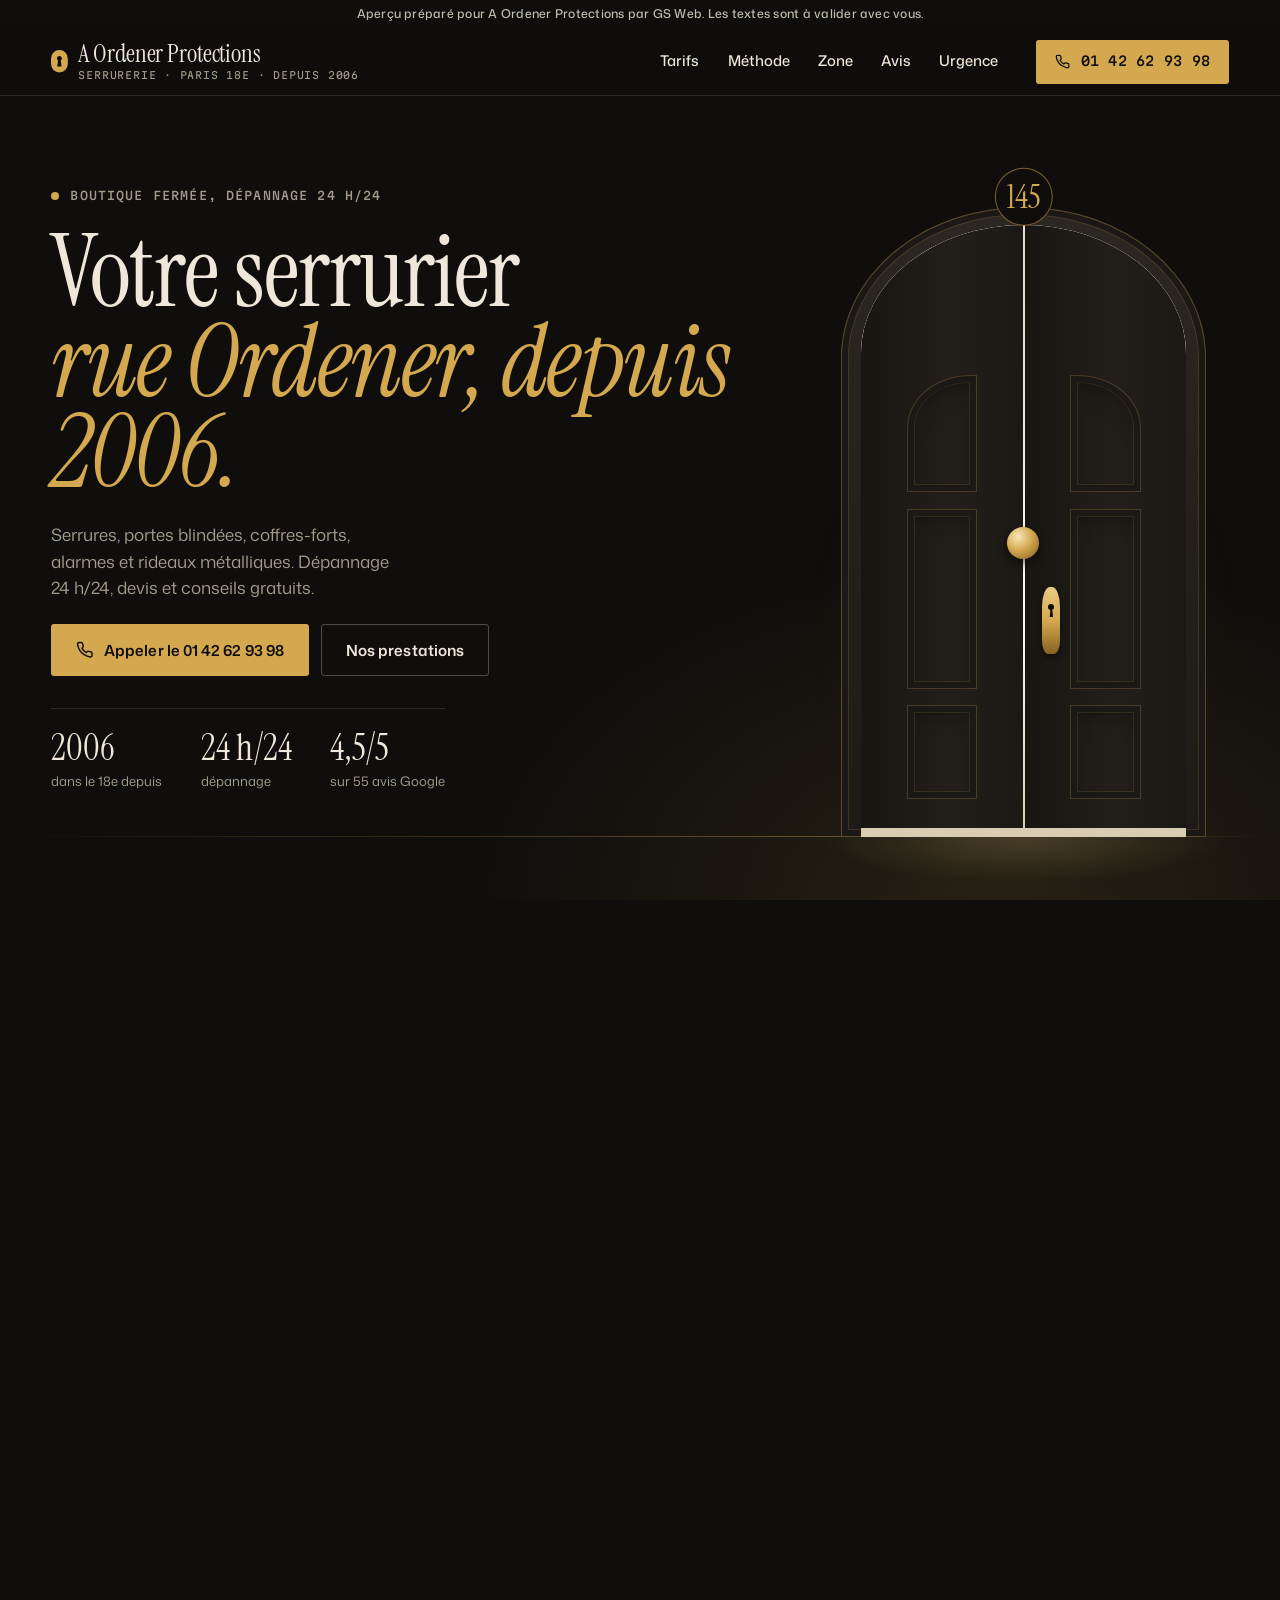
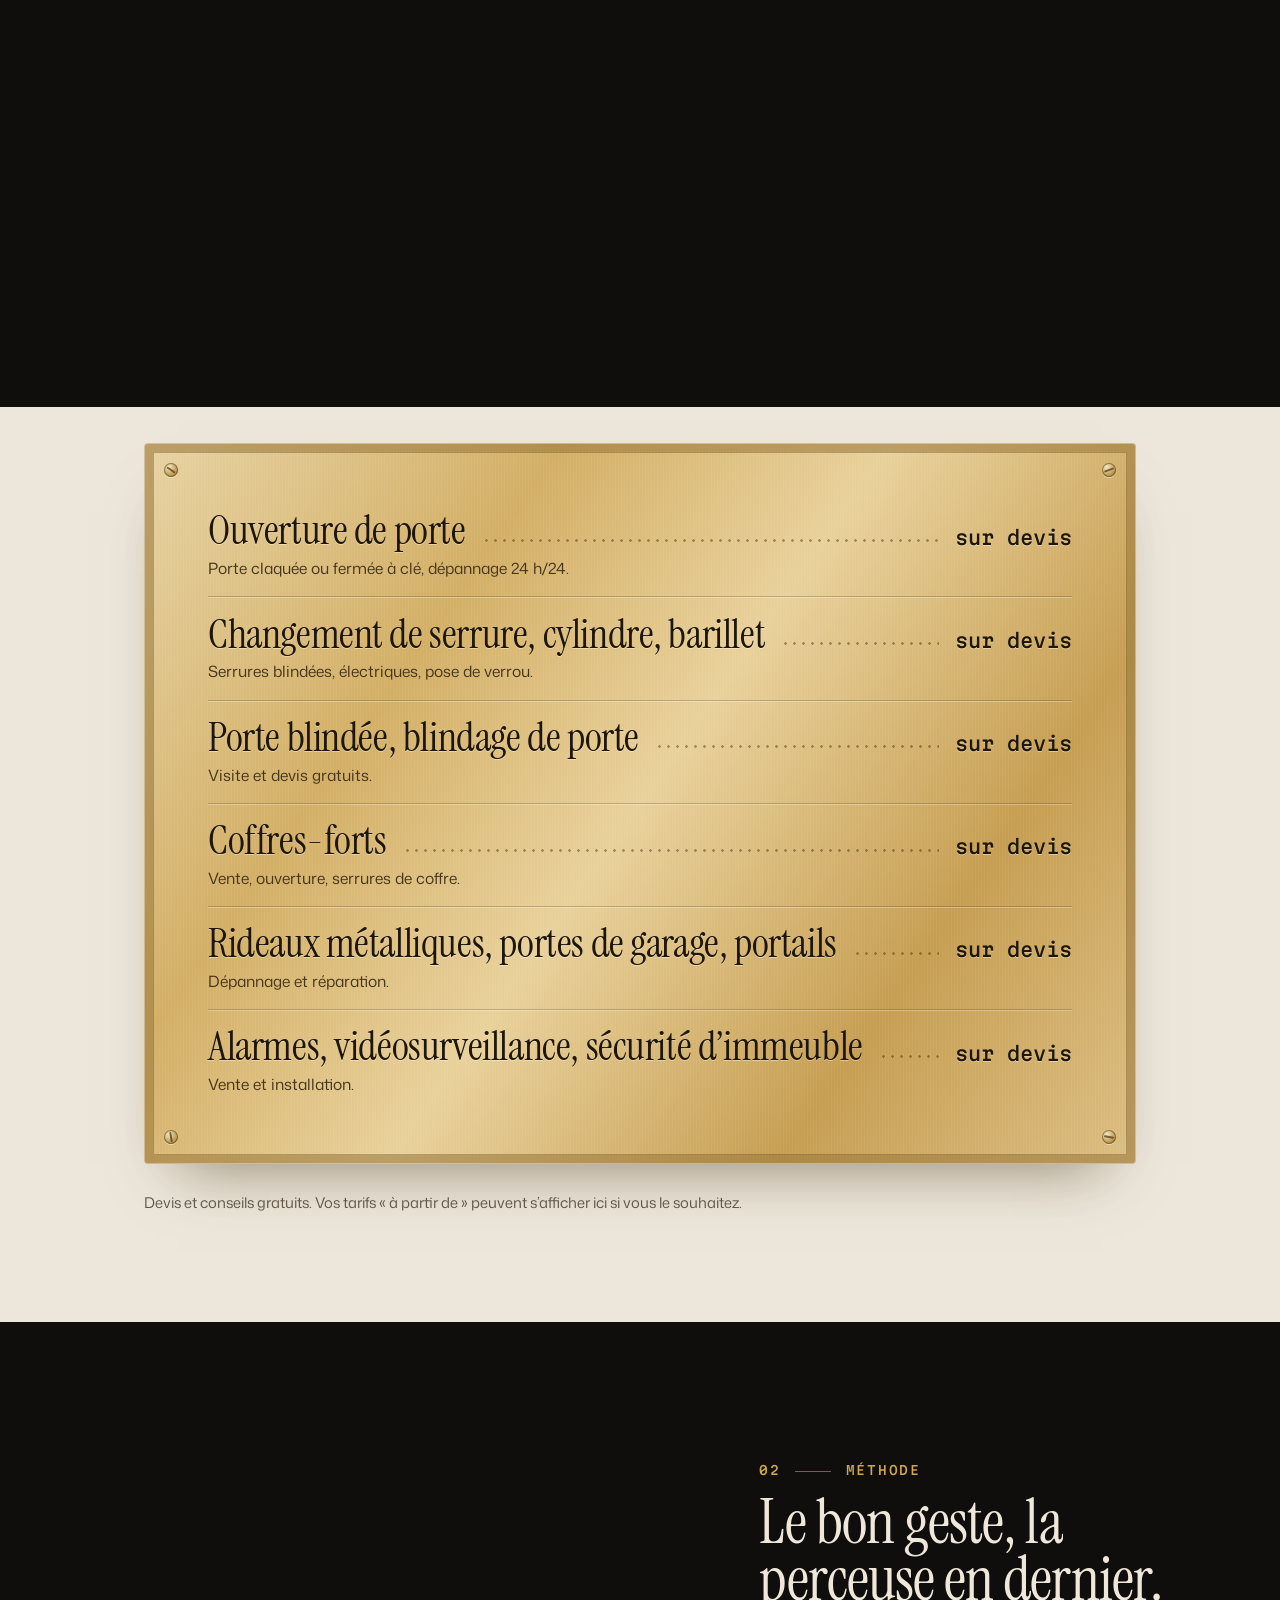
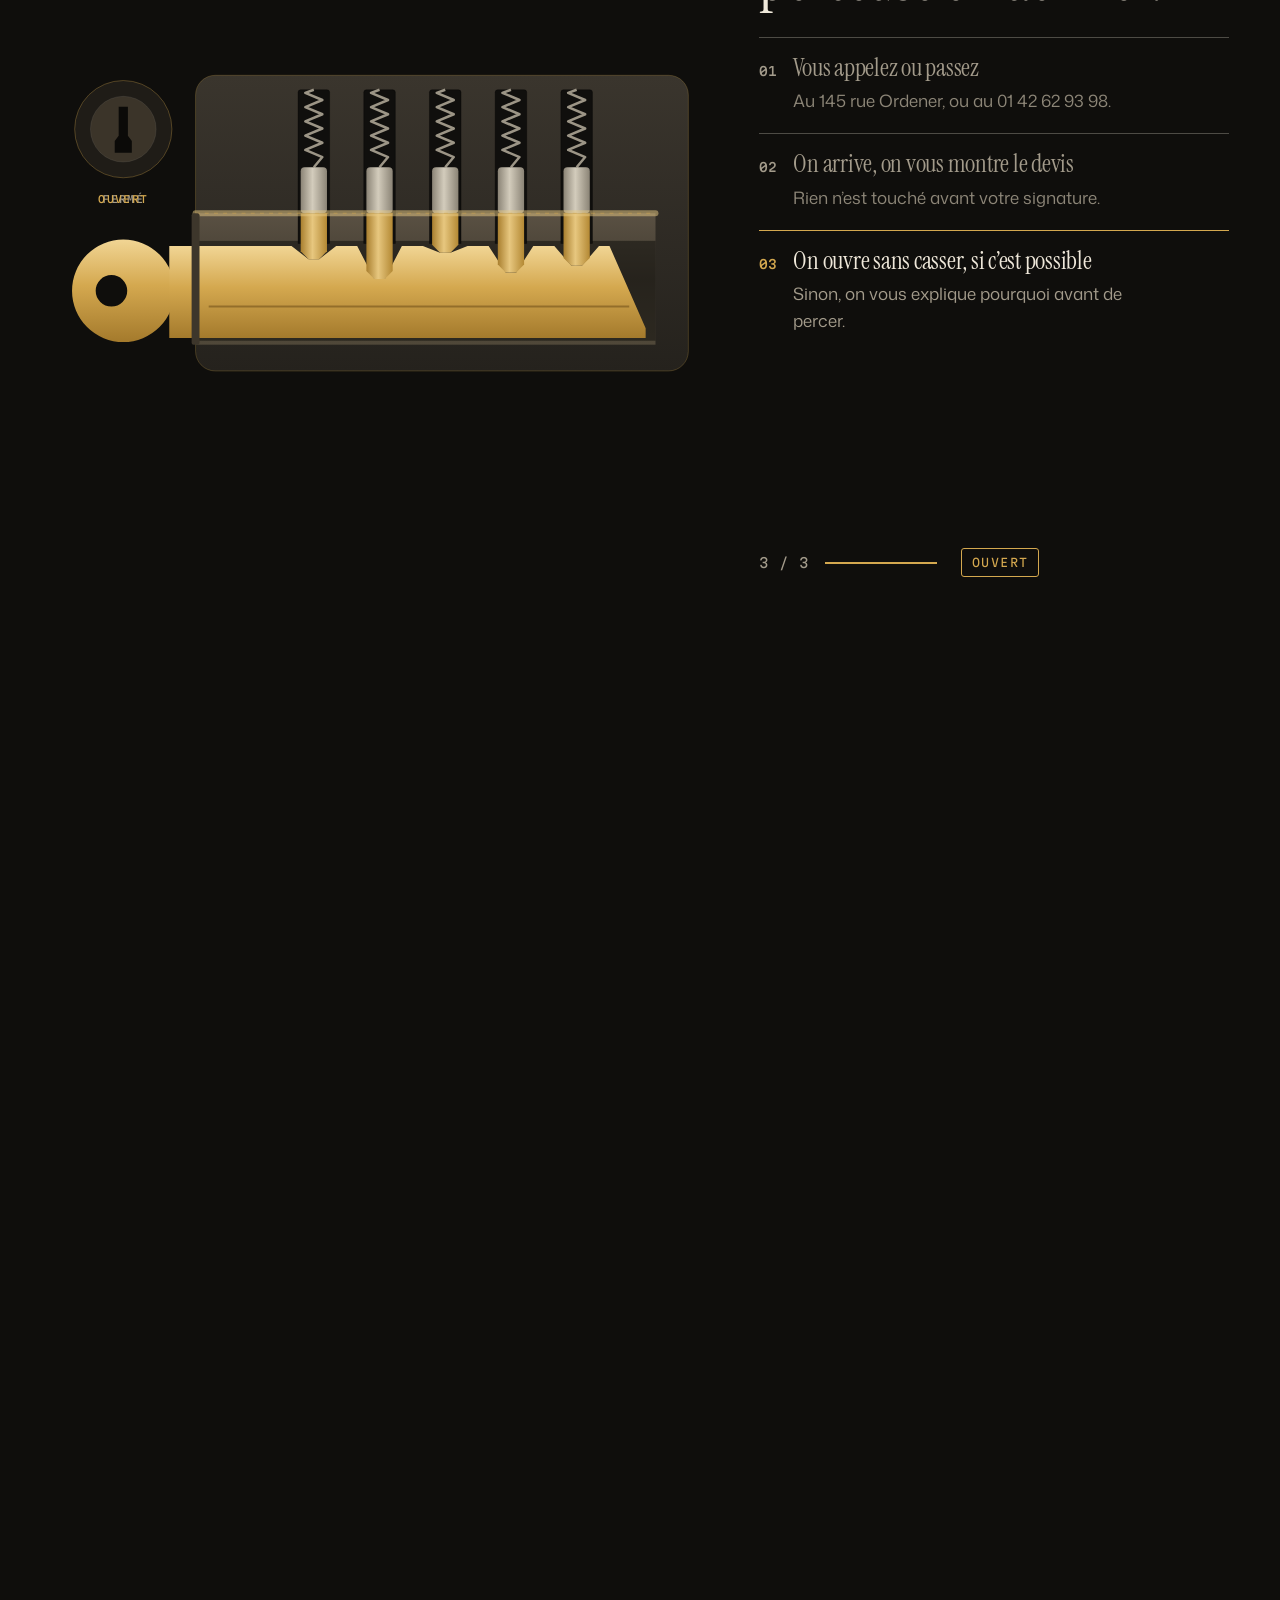
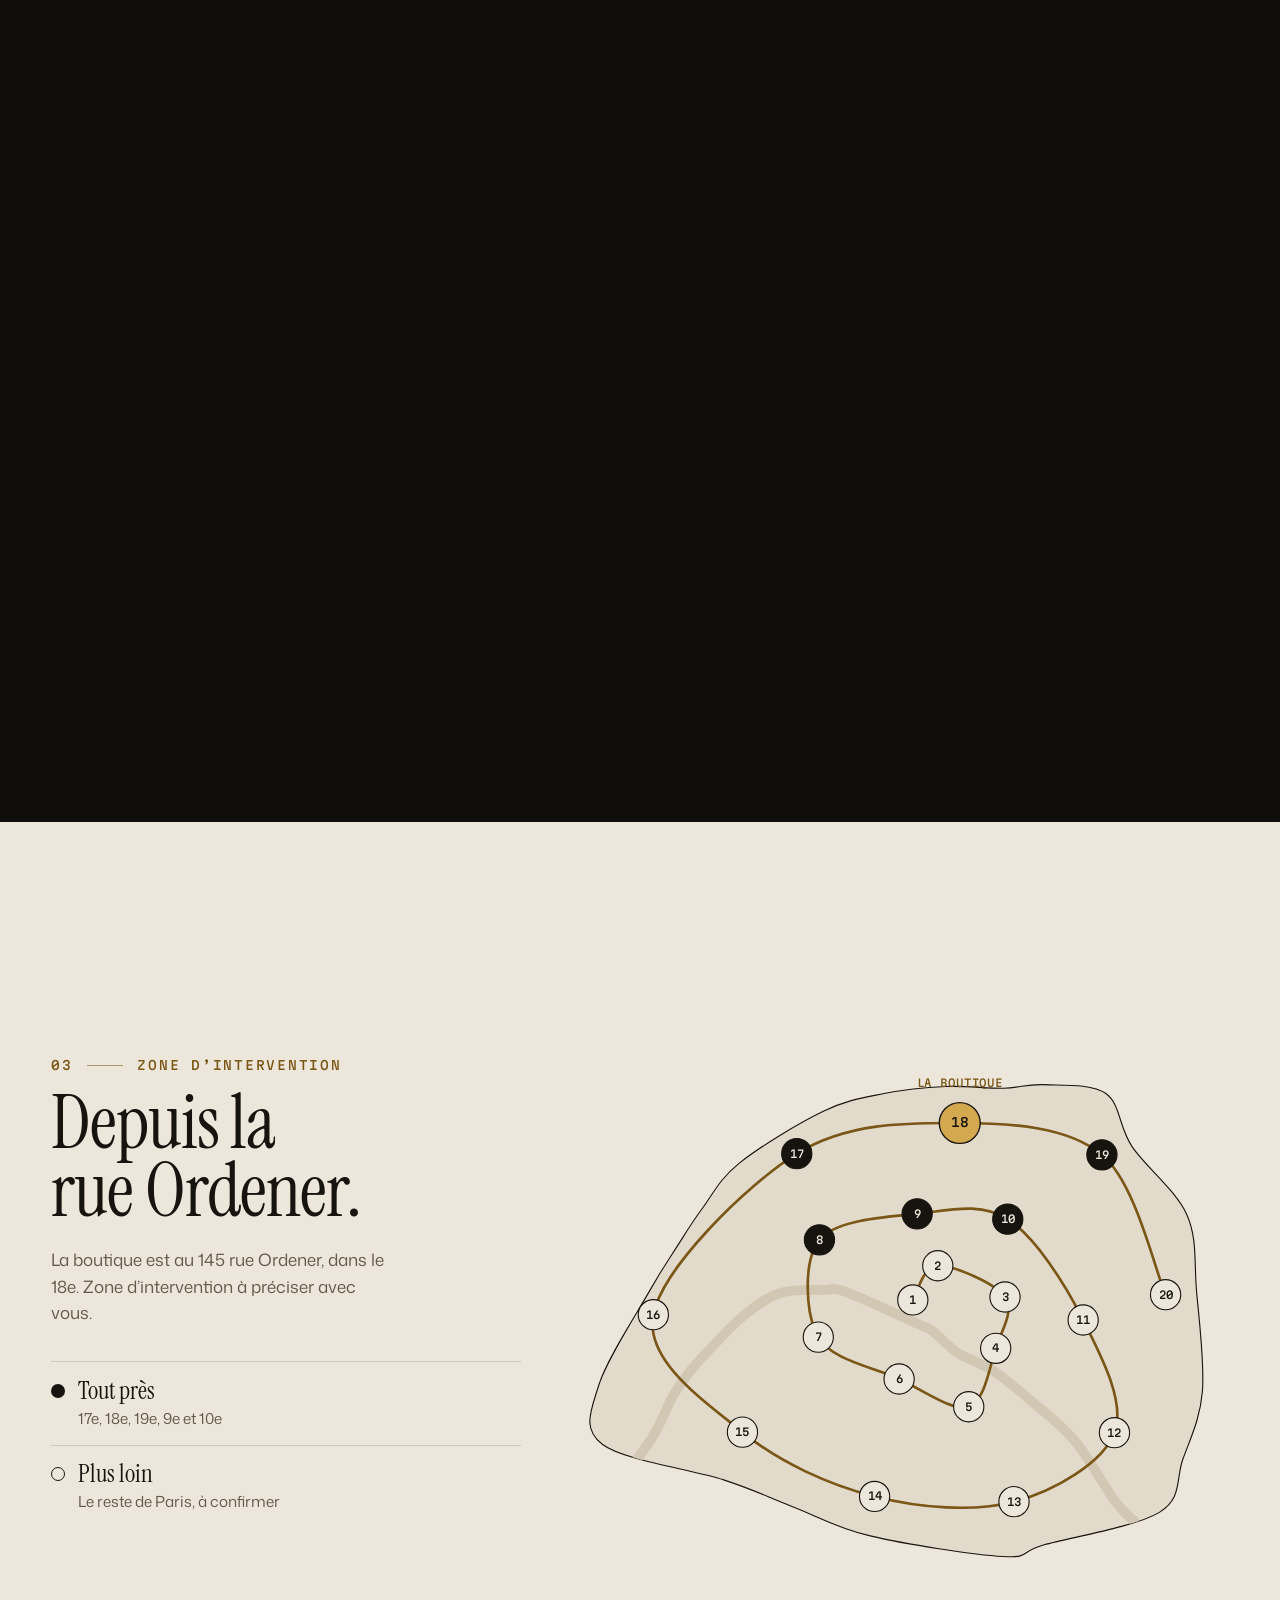
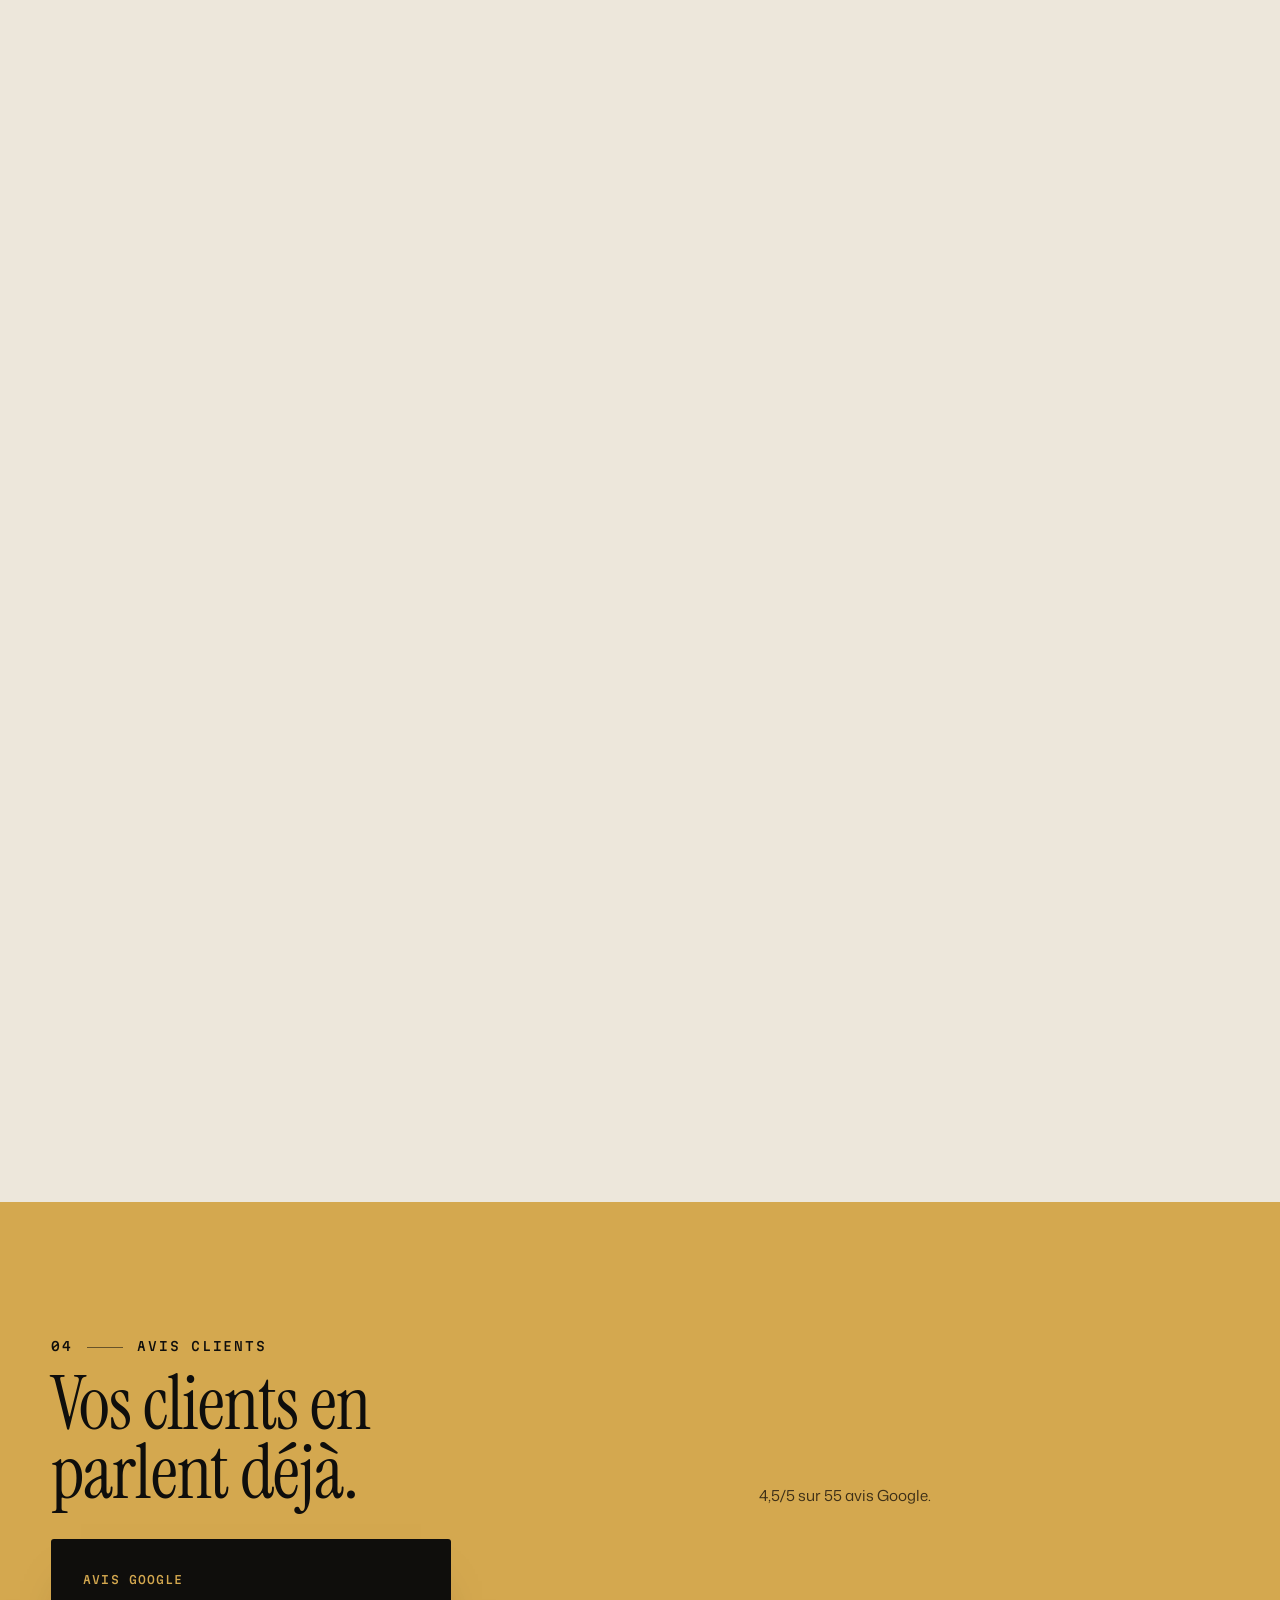
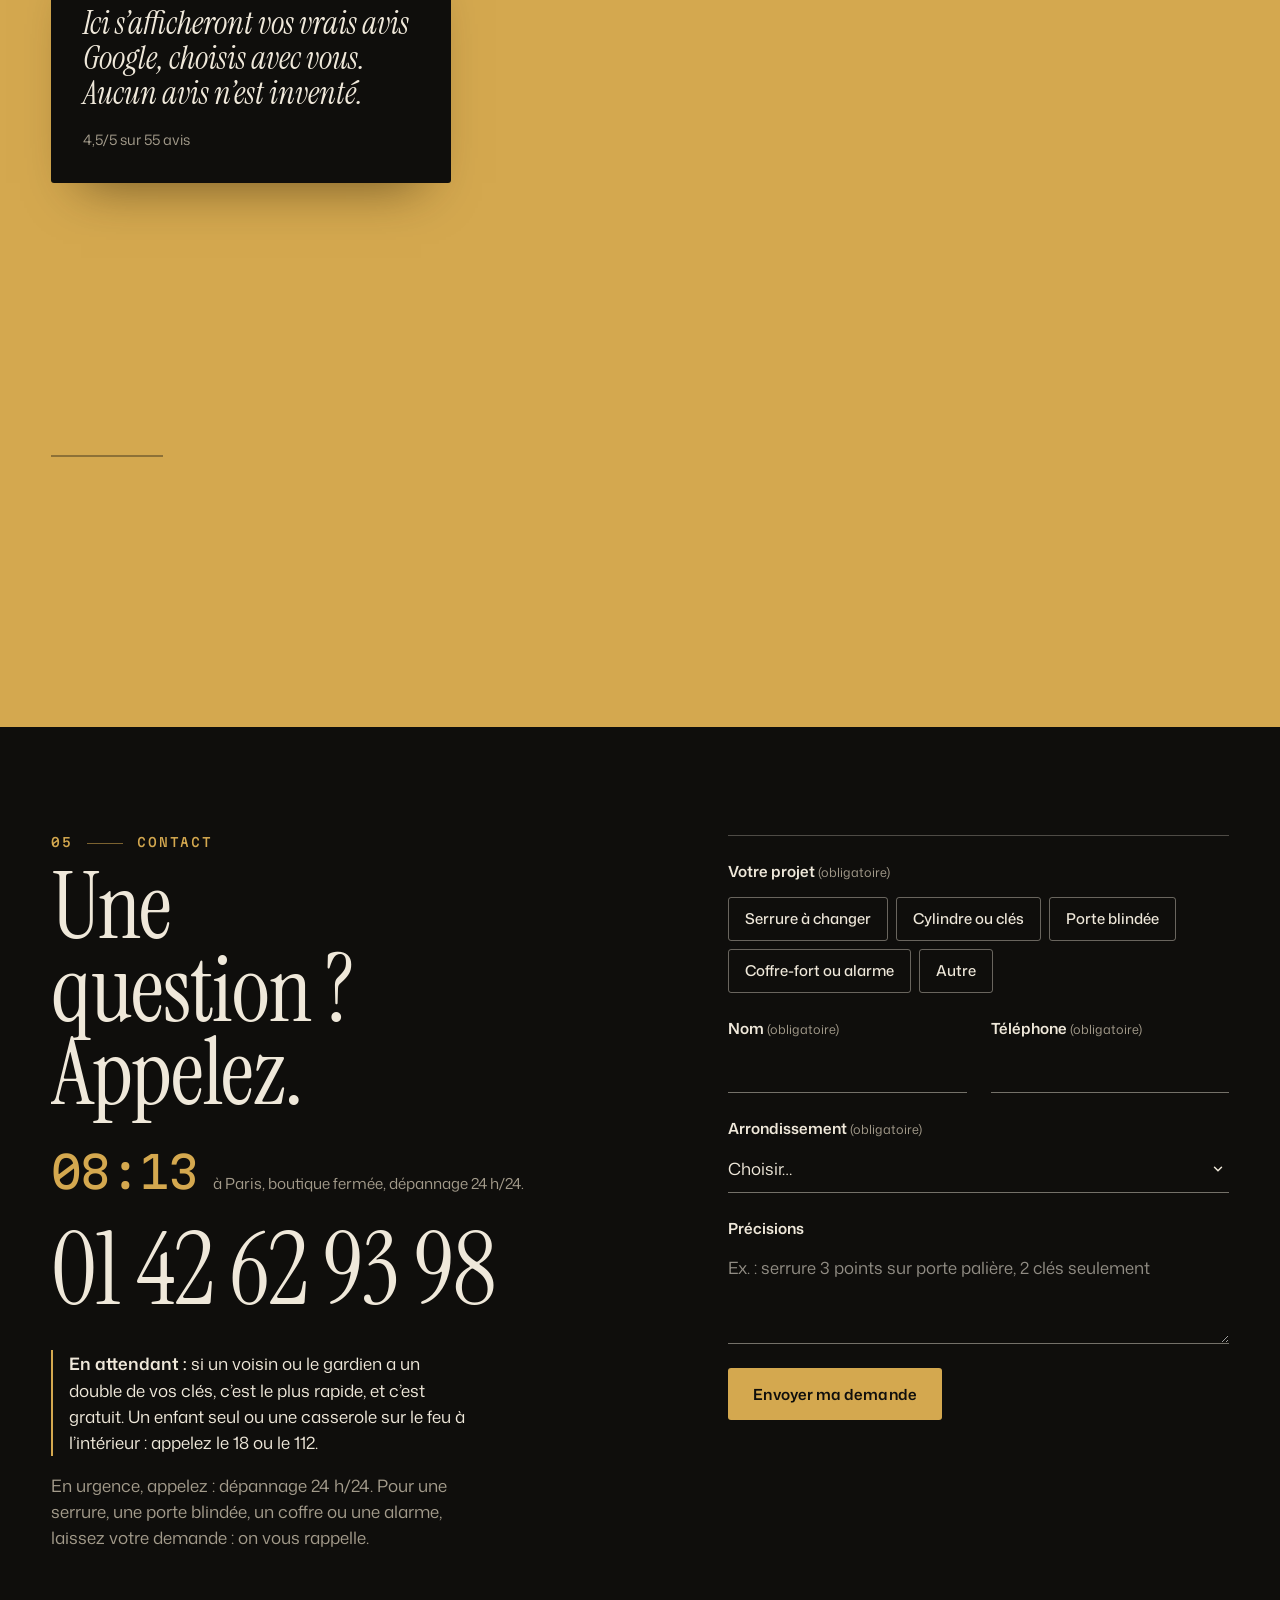
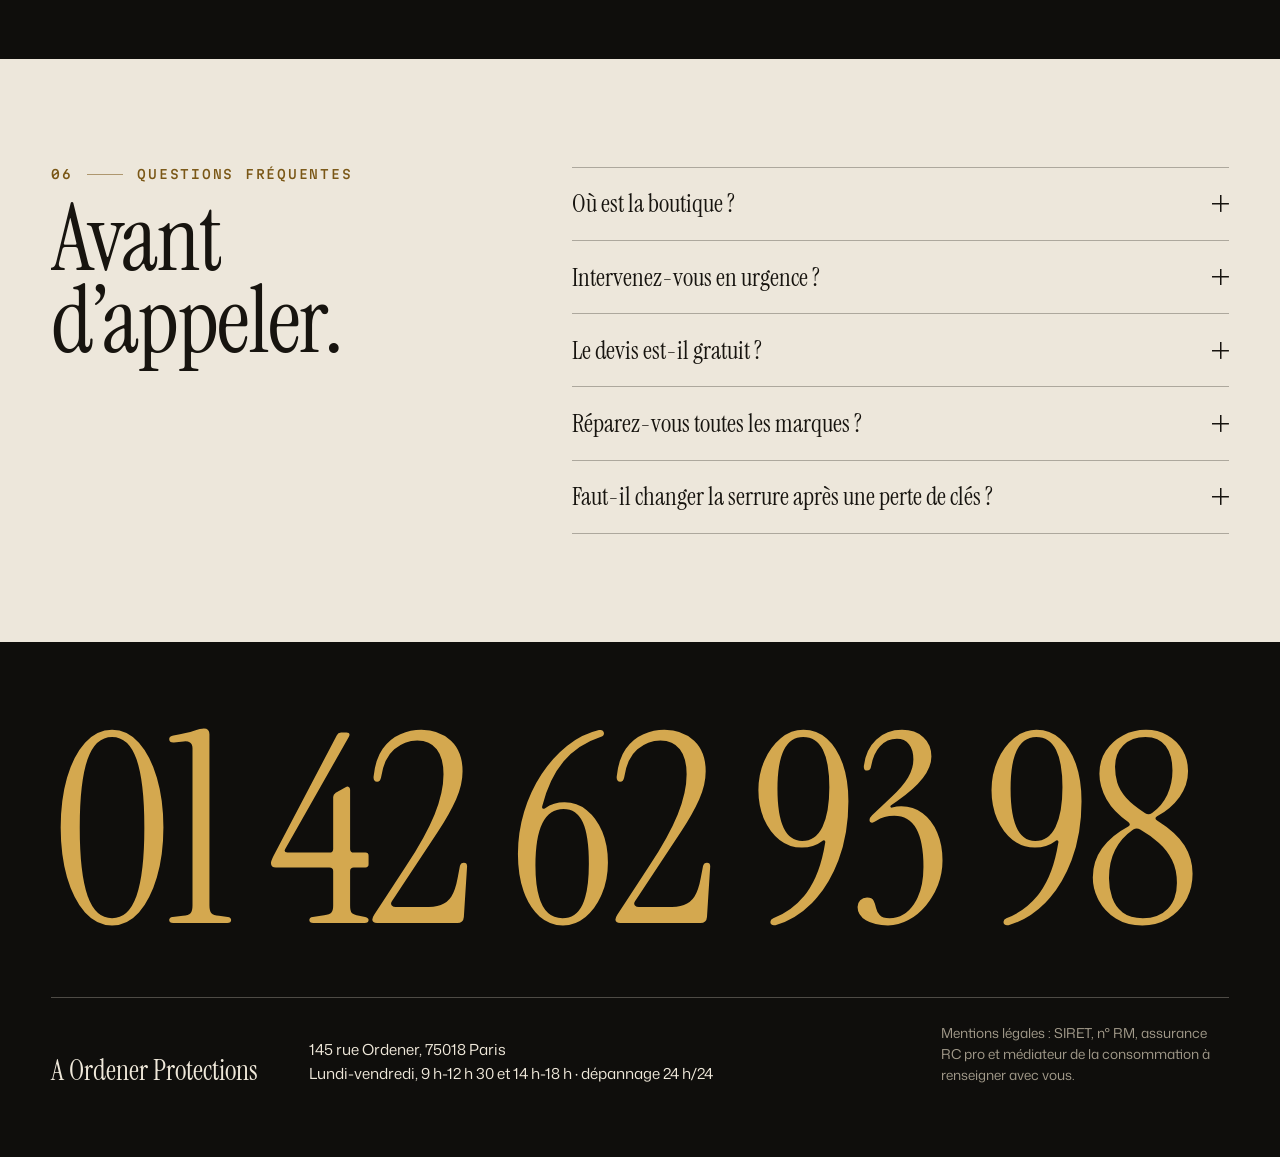
==== apercu/a-ordener-protections/index.html @ 771963a3 "Aperçus personnalisés pour 3 artisans (non indexés) Pages /apercu/ préparées pour A Ordener Protecti" ====
<!doctype html>
<html lang="fr">
<head>
<meta charset="utf-8">
<meta name="viewport" content="width=device-width, initial-scale=1">
<title>A Ordener Protections, serrurier à Paris 18e (aperçu)</title>
<meta name="description" content="A Ordener Protections, serrurerie et sécurité au 145 rue Ordener, Paris 18e, depuis 2006. Aperçu de site préparé par GS Web.">
<meta name="robots" content="noindex">
<meta name="theme-color" content="#0F0E0C">
<link rel="icon" href="img/favicon.svg" type="image/svg+xml">
<link rel="preload" href="fonts/instrument-serif.woff2" as="font" type="font/woff2" crossorigin>
<link rel="preload" href="fonts/mona-sans.woff2" as="font" type="font/woff2" crossorigin>
<link rel="preload" href="fonts/instrument-serif-italic.woff2" as="font" type="font/woff2" crossorigin>
<link rel="preload" href="fonts/martian-mono.woff2" as="font" type="font/woff2" crossorigin>
<link rel="stylesheet" href="css/tokens.css">
<link rel="stylesheet" href="css/base.css">
<link rel="stylesheet" href="css/sections.css">
<script>
  /* Sans le script (réseau coupé, bloqueur), la page s'affiche en version fixe complète */
  document.documentElement.classList.add('js');
  setTimeout(function () { if (!window.lenoirReady) document.documentElement.classList.remove('js'); }, 4000);
</script>
<script src="js/main.js" defer onerror="document.documentElement.classList.remove('js')"></script>
</head>
<body>
<a class="skip" href="#contenu">Aller au contenu</a>

<!-- En-tête fixe : bandeau « démo » + barre avec le numéro toujours visible -->
<header class="top">
  <p class="banner">Aperçu préparé pour A Ordener Protections par GS Web. Les textes sont à valider avec vous.</p>
  <div class="bar" data-tone="dark">
    <a class="brand" href="#haut">
      <svg class="brand__mark" viewBox="0 0 24 32" aria-hidden="true"><path fill-rule="evenodd" d="M12 0a12 12 0 0 1 12 12v8A12 12 0 0 1 0 20v-8A12 12 0 0 1 12 0zm0 8.5a3.6 3.6 0 0 0-1.9 6.65L8.9 23.5h6.2l-1.2-8.35A3.6 3.6 0 0 0 12 8.5z"/></svg>
      <span class="brand__name">A Ordener Protections</span>
      <span class="brand__sub">Serrurerie · Paris 18e · depuis 2006</span>
    </a>
    <nav class="bar__nav" aria-label="Menu">
      <a href="#tarifs">Tarifs</a>
      <a href="#methode">Méthode</a>
      <a href="#zone">Zone</a>
      <a href="#avis">Avis</a>
      <a href="#urgence">Urgence</a>
    </nav>
    <a class="btn btn--call bar__call" href="tel:+33142629398" aria-label="Appeler le 01 42 62 93 98">
      <svg class="ico" viewBox="0 0 24 24" fill="none" stroke="currentColor" stroke-width="2" stroke-linecap="round" stroke-linejoin="round" aria-hidden="true"><path d="M22 16.92v3a2 2 0 0 1-2.18 2 19.79 19.79 0 0 1-8.63-3.07 19.5 19.5 0 0 1-6-6 19.79 19.79 0 0 1-3.07-8.67A2 2 0 0 1 4.11 2h3a2 2 0 0 1 2 1.72 12.84 12.84 0 0 0 .7 2.81 2 2 0 0 1-.45 2.11L8.09 9.91a16 16 0 0 0 6 6l1.27-1.27a2 2 0 0 1 2.11-.45 12.84 12.84 0 0 0 2.81.7A2 2 0 0 1 22 16.92z"/></svg>
      <span class="bar__num">01 42 62 93 98</span>
    </a>
  </div>
</header>

<main id="contenu">

  <!-- 1. ACCUEIL : la nuit, une porte cochère. Au scroll elle s'ouvre, on passe la porte… -->
  <div class="scene" id="haut">
  <div class="stage">
  <section class="hero" data-tone="dark" aria-labelledby="titre">
    <div class="hero__text">
      <p class="live"><i aria-hidden="true"></i><span class="live__text">Boutique ouverte du lundi au vendredi</span></p>
      <h1 id="titre" class="hero__title">Votre serrurier<br class="hero__br"> <em>rue Ordener, depuis 2006.</em></h1>
      <p class="hero__lead">Serrures, portes blindées, coffres-forts, alarmes et rideaux métalliques. Dépannage 24&nbsp;h/24, devis et conseils gratuits.</p>
      <div class="hero__ctas">
        <a class="btn btn--call" href="tel:+33142629398"><svg class="ico" viewBox="0 0 24 24" fill="none" stroke="currentColor" stroke-width="2" stroke-linecap="round" stroke-linejoin="round" aria-hidden="true"><path d="M22 16.92v3a2 2 0 0 1-2.18 2 19.79 19.79 0 0 1-8.63-3.07 19.5 19.5 0 0 1-6-6 19.79 19.79 0 0 1-3.07-8.67A2 2 0 0 1 4.11 2h3a2 2 0 0 1 2 1.72 12.84 12.84 0 0 0 .7 2.81 2 2 0 0 1-.45 2.11L8.09 9.91a16 16 0 0 0 6 6l1.27-1.27a2 2 0 0 1 2.11-.45 12.84 12.84 0 0 0 2.81.7A2 2 0 0 1 22 16.92z"/></svg>Appeler le 01 42 62 93 98</a>
        <a class="btn btn--ghost" href="#tarifs">Nos prestations</a>
      </div>
      <ul class="facts">
        <li><b>2006</b><span>dans le 18e depuis</span></li>
        <li><b>24&nbsp;h/24</b><span>dépannage</span></li>
        <li><b>4,5/5</b><span>sur 55 avis Google</span></li>
      </ul>
    </div>
    <div class="door" aria-hidden="true">
      <div class="door__frame">
        <div class="door__in">
          <div class="leaf leaf--l"><i class="panel"></i><i class="panel"></i><i class="panel"></i><b class="knob"></b></div>
          <div class="leaf leaf--r"><i class="panel"></i><i class="panel"></i><i class="panel"></i><b class="plate"><i></i></b></div>
        </div>
      </div>
      <span class="door__num">145</span>
    </div>
    <span class="hero__floor" aria-hidden="true"></span>
  </section>

  <!-- … et on arrive chez vous : les trois règles sur les prix -->
  <section class="inside" aria-labelledby="titre-tarifs">
    <div class="inside__in">
      <p class="kicker"><span class="kicker__n">01</span>Notre façon de travailler</p>
      <h2 id="titre-tarifs">Le conseil, avant <em>le devis.</em></h2>
      <p class="inside__intro">Une boutique dans le quartier, pas un numéro sans adresse. Trois engagements.</p>
      <ol class="promises">
        <li><span class="promises__n">1</span><div><h3>Des conseils gratuits</h3><p>Passez à la boutique ou appelez&nbsp;: on vous aide à choisir la bonne serrure.</p></div></li>
        <li><span class="promises__n">2</span><div><h3>Un devis gratuit</h3><p>Écrit, avant toute intervention.</p></div></li>
        <li><span class="promises__n">3</span><div><h3>Toutes marques</h3><p>Réparations et installations, quelle que soit la marque de votre serrure.</p></div></li>
      </ol>
    </div>
  </section>
  </div>
  </div>

  <!-- 2. LES PRIX : une plaque en laiton vissée -->
  <section class="prices" id="tarifs" aria-labelledby="titre-liste">
    <h2 id="titre-liste" class="sr-only">Liste des tarifs</h2>
    <div class="plaque" data-reveal>
      <span class="screw" aria-hidden="true"></span><span class="screw" aria-hidden="true"></span><span class="screw" aria-hidden="true"></span><span class="screw" aria-hidden="true"></span>
      <ol class="menu">
        <li class="menu__row" data-reveal><h3>Ouverture de porte</h3><span class="menu__dots" aria-hidden="true"></span><p class="menu__price">sur devis</p><p class="menu__detail">Porte claquée ou fermée à clé, dépannage 24&nbsp;h/24.</p></li>
        <li class="menu__row" data-reveal><h3>Changement de serrure, cylindre, barillet</h3><span class="menu__dots" aria-hidden="true"></span><p class="menu__price">sur devis</p><p class="menu__detail">Serrures blindées, électriques, pose de verrou.</p></li>
        <li class="menu__row" data-reveal><h3>Porte blindée, blindage de porte</h3><span class="menu__dots" aria-hidden="true"></span><p class="menu__price">sur devis</p><p class="menu__detail">Visite et devis gratuits.</p></li>
        <li class="menu__row" data-reveal><h3>Coffres-forts</h3><span class="menu__dots" aria-hidden="true"></span><p class="menu__price">sur devis</p><p class="menu__detail">Vente, ouverture, serrures de coffre.</p></li>
        <li class="menu__row" data-reveal><h3>Rideaux métalliques, portes de garage, portails</h3><span class="menu__dots" aria-hidden="true"></span><p class="menu__price">sur devis</p><p class="menu__detail">Dépannage et réparation.</p></li>
        <li class="menu__row" data-reveal><h3>Alarmes, vidéosurveillance, sécurité d’immeuble</h3><span class="menu__dots" aria-hidden="true"></span><p class="menu__price">sur devis</p><p class="menu__detail">Vente et installation.</p></li>
      </ol>
    </div>
    <p class="prices__note">Devis et conseils gratuits. Vos tarifs «&nbsp;à partir de&nbsp;» peuvent s’afficher ici si vous le souhaitez.</p>
  </section>

  <!-- 3. MÉTHODE : la clé entre, les goupilles s'alignent, le cylindre tourne -->
  <section class="method" id="methode" data-tone="dark" aria-labelledby="titre-methode">
    <div class="method__pin">
      <div class="method__head">
        <p class="kicker"><span class="kicker__n">02</span>Méthode</p>
        <h2 id="titre-methode" class="split">Le bon geste, la perceuse en dernier.</h2>
      </div>
      <figure class="lock" aria-hidden="true">
        <svg class="lock__svg" viewBox="0 0 1000 520" data-lock='{"top":[[220,300],[366,300],[392,320],[408,320],[434,300],[466,300],[492,350],[508,350],[534,300],[566,300],[592,310],[608,310],[634,300],[666,300],[692,340],[708,340],[734,300],[766,300],[792,330],[808,330],[834,300],[850,300],[905,425]],"x":[400,500,600,700,800],"l":[70,100,60,90,80],"shear":250,"rest":410,"k0":-720,"axis":350}'>
        <defs>
        <linearGradient id="lg-housing" x1="0" y1="0" x2="0" y2="1"><stop offset="0" stop-color="#3A352D"/><stop offset="1" stop-color="#25221D"/></linearGradient>
        <linearGradient id="lg-plug" x1="0" y1="0" x2="0" y2="1"><stop offset="0" stop-color="#5A5143"/><stop offset=".5" stop-color="#433C31"/><stop offset="1" stop-color="#504839"/></linearGradient>
        <linearGradient id="lg-brass" x1="0" y1="0" x2="0" y2="1"><stop offset="0" stop-color="#F1D594"/><stop offset=".45" stop-color="#D4A84F"/><stop offset="1" stop-color="#A47A2C"/></linearGradient>
        <linearGradient id="lg-pin" x1="0" y1="0" x2="1" y2="0"><stop offset="0" stop-color="#A97F2F"/><stop offset=".45" stop-color="#E7C77F"/><stop offset="1" stop-color="#B48934"/></linearGradient>
        <linearGradient id="lg-steel" x1="0" y1="0" x2="1" y2="0"><stop offset="0" stop-color="#8B8476"/><stop offset=".45" stop-color="#D3CCBC"/><stop offset="1" stop-color="#8B8476"/></linearGradient>
        </defs>
        <rect class="lk-housing" x="220" y="40" width="750" height="450" rx="30"/>
        <rect class="lk-plug" x="220" y="250" width="700" height="200"/>
        <rect class="lk-ch" x="376" y="62" width="48" height="192" rx="4"/>
        <rect class="lk-ch" x="476" y="62" width="48" height="192" rx="4"/>
        <rect class="lk-ch" x="576" y="62" width="48" height="192" rx="4"/>
        <rect class="lk-ch" x="676" y="62" width="48" height="192" rx="4"/>
        <rect class="lk-ch" x="776" y="62" width="48" height="192" rx="4"/>
        <g class="lk-turn">
        <rect class="lk-keyway" x="220" y="292" width="700" height="152"/>
        <rect class="lk-ch lk-ch--plug" x="376" y="246" width="48" height="50"/>
        <rect class="lk-ch lk-ch--plug" x="476" y="246" width="48" height="50"/>
        <rect class="lk-ch lk-ch--plug" x="576" y="246" width="48" height="50"/>
        <rect class="lk-ch lk-ch--plug" x="676" y="246" width="48" height="50"/>
        <rect class="lk-ch lk-ch--plug" x="776" y="246" width="48" height="50"/>
        </g>
        <path class="lk-spring" d="M0,0 L-13,4.0 L13,13.2 L-13,22.4 L13,31.599999999999998 L-13,40.8 L13,50.0 L-13,59.199999999999996 L13,68.39999999999999 L-13,77.6 L13,86.8 L0,100" vector-effect="non-scaling-stroke" transform="translate(400 62) scale(1 1.18)"/>
        <path class="lk-spring" d="M0,0 L-13,4.0 L13,13.2 L-13,22.4 L13,31.599999999999998 L-13,40.8 L13,50.0 L-13,59.199999999999996 L13,68.39999999999999 L-13,77.6 L13,86.8 L0,100" vector-effect="non-scaling-stroke" transform="translate(500 62) scale(1 1.18)"/>
        <path class="lk-spring" d="M0,0 L-13,4.0 L13,13.2 L-13,22.4 L13,31.599999999999998 L-13,40.8 L13,50.0 L-13,59.199999999999996 L13,68.39999999999999 L-13,77.6 L13,86.8 L0,100" vector-effect="non-scaling-stroke" transform="translate(600 62) scale(1 1.18)"/>
        <path class="lk-spring" d="M0,0 L-13,4.0 L13,13.2 L-13,22.4 L13,31.599999999999998 L-13,40.8 L13,50.0 L-13,59.199999999999996 L13,68.39999999999999 L-13,77.6 L13,86.8 L0,100" vector-effect="non-scaling-stroke" transform="translate(700 62) scale(1 1.18)"/>
        <path class="lk-spring" d="M0,0 L-13,4.0 L13,13.2 L-13,22.4 L13,31.599999999999998 L-13,40.8 L13,50.0 L-13,59.199999999999996 L13,68.39999999999999 L-13,77.6 L13,86.8 L0,100" vector-effect="non-scaling-stroke" transform="translate(800 62) scale(1 1.18)"/>
        <rect class="lk-dp" width="40" height="70" rx="6" transform="translate(380 180)"/>
        <rect class="lk-dp" width="40" height="70" rx="6" transform="translate(480 180)"/>
        <rect class="lk-dp" width="40" height="70" rx="6" transform="translate(580 180)"/>
        <rect class="lk-dp" width="40" height="70" rx="6" transform="translate(680 180)"/>
        <rect class="lk-dp" width="40" height="70" rx="6" transform="translate(780 180)"/>
        <g class="lk-turn">
        <g class="lk-key" transform="translate(0 0)"><path class="lk-key__bow" fill-rule="evenodd" d="M110,290 a78,78 0 1 1 0,156 a78,78 0 1 1 0,-156 Z M92,368 m-24,0 a24,24 0 1 0 48,0 a24,24 0 1 0 -48,0 Z"/><path class="lk-key__blade" d="M180,300 L220,300 L366,300 L392,320 L408,320 L434,300 L466,300 L492,350 L508,350 L534,300 L566,300 L592,310 L608,310 L634,300 L666,300 L692,340 L708,340 L734,300 L766,300 L792,330 L808,330 L834,300 L850,300 L905,425 L905,440 L180,440 Z"/><path class="lk-key__groove" d="M240,392 H880"/></g>
        <path class="lk-kp" d="M0,0 H40 V58 L28,70 H12 L0,58 Z" transform="translate(380 250)"/>
        <path class="lk-kp" d="M0,0 H40 V88 L28,100 H12 L0,88 Z" transform="translate(480 250)"/>
        <path class="lk-kp" d="M0,0 H40 V48 L28,60 H12 L0,48 Z" transform="translate(580 250)"/>
        <path class="lk-kp" d="M0,0 H40 V78 L28,90 H12 L0,78 Z" transform="translate(680 250)"/>
        <path class="lk-kp" d="M0,0 H40 V68 L28,80 H12 L0,68 Z" transform="translate(780 250)"/>
        </g>
        <line class="lk-shear-glow" x1="220" y1="250" x2="920" y2="250"/>
        <line class="lk-shear" x1="220" y1="250" x2="920" y2="250"/>
        <rect class="lk-face-lip" x="214" y="250" width="12" height="200" rx="3"/>
        <g class="lk-face" transform="translate(110 122)"><circle class="lk-face__ring" r="74"/><g class="lk-face__plug"><circle r="50"/><path d="M-7,-34 h14 v44 l6,8 v18 h-26 v-18 l6,-8 z"/></g><text class="lk-face__state lk-face__state--shut" y="112">Fermé</text><text class="lk-face__state lk-face__state--open" y="112">Ouvert</text></g>
        </svg>
      </figure>
      <ol class="msteps">
        <li class="mstep"><span class="mstep__n">01</span><div><h3>Vous appelez ou passez</h3><p>Au 145 rue Ordener, ou au 01&nbsp;42&nbsp;62&nbsp;93&nbsp;98.</p></div></li>
        <li class="mstep"><span class="mstep__n">02</span><div><h3>On arrive, on vous montre le devis</h3><p>Rien n’est touché avant votre signature.</p></div></li>
        <li class="mstep"><span class="mstep__n">03</span><div><h3>On ouvre sans casser, si c’est possible</h3><p>Sinon, on vous explique pourquoi avant de percer.</p></div></li>
      </ol>
      <p class="method__count" aria-hidden="true"><span><span class="method__now">1</span>&nbsp;/&nbsp;3</span><span class="track"><i></i></span><span class="method__state">Fermé</span></p>
    </div>
  </section>

  <!-- 4. ZONE : du 1er au 20e, le tracé suit l'escargot des arrondissements -->
  <section class="zone" id="zone" aria-labelledby="titre-zone">
    <div class="zone__pin">
      <div class="zone__text">
        <p class="kicker"><span class="kicker__n">03</span>Zone d’intervention</p>
        <h2 id="titre-zone" class="split">Depuis la rue Ordener.</h2>
        <p class="zone__intro">La boutique est au 145 rue Ordener, dans le 18e. Zone d’intervention à préciser avec vous.</p>
        <dl class="delays">
          <div class="delays__item delays__item--near"><dt><span class="delays__dot" aria-hidden="true"></span>Tout près</dt><dd>17e, 18e, 19e, 9e et 10e</dd></div>
          <div class="delays__item delays__item--far"><dt><span class="delays__dot" aria-hidden="true"></span>Plus loin</dt><dd>Le reste de Paris, à confirmer</dd></div>
        </dl>
      </div>
      <figure class="map" aria-hidden="true">
        <svg class="map__svg" viewBox="0 0 739 591">
        <defs><clipPath id="paris"><path d="M146.5,169.3 C158.2,153.6 165.5,136.4 188.2,118.2 C210.9,100.0 255.6,72.9 282.7,59.9 C309.8,46.9 327.9,44.6 350.8,40.0 C373.7,35.4 397.8,33.0 420.2,32.0 C442.6,31.0 466.8,34.3 485.3,34.0 C503.8,33.7 511.8,29.0 531.0,30.0 C550.2,31.0 583.9,28.4 600.4,40.0 C616.9,51.6 614.7,77.0 629.9,99.7 C645.1,122.4 679.3,148.9 691.4,176.0 C703.5,203.1 699.5,229.0 702.4,262.2 C705.3,295.4 711.6,343.5 709.0,375.0 C706.4,406.5 695.1,428.6 687.0,451.3 C678.9,474.0 686.6,495.0 660.6,511.0 C634.6,527.0 560.3,539.2 531.0,547.5 C501.7,555.8 517.4,562.4 484.8,560.7 C452.2,559.0 374.9,546.9 335.4,537.5 C295.8,528.1 275.0,514.8 247.5,504.3 C220.0,493.8 206.1,486.1 170.6,474.5 C135.1,462.9 57.8,452.4 34.4,434.7 C11.0,417.0 21.2,397.1 30.0,368.3 C38.8,339.6 72.4,288.2 87.1,262.2 C101.8,236.2 108.0,227.9 117.9,212.4 C127.8,196.9 134.8,185.0 146.5,169.3 Z"/></clipPath></defs>
        <path class="map__outline" d="M146.5,169.3 C158.2,153.6 165.5,136.4 188.2,118.2 C210.9,100.0 255.6,72.9 282.7,59.9 C309.8,46.9 327.9,44.6 350.8,40.0 C373.7,35.4 397.8,33.0 420.2,32.0 C442.6,31.0 466.8,34.3 485.3,34.0 C503.8,33.7 511.8,29.0 531.0,30.0 C550.2,31.0 583.9,28.4 600.4,40.0 C616.9,51.6 614.7,77.0 629.9,99.7 C645.1,122.4 679.3,148.9 691.4,176.0 C703.5,203.1 699.5,229.0 702.4,262.2 C705.3,295.4 711.6,343.5 709.0,375.0 C706.4,406.5 695.1,428.6 687.0,451.3 C678.9,474.0 686.6,495.0 660.6,511.0 C634.6,527.0 560.3,539.2 531.0,547.5 C501.7,555.8 517.4,562.4 484.8,560.7 C452.2,559.0 374.9,546.9 335.4,537.5 C295.8,528.1 275.0,514.8 247.5,504.3 C220.0,493.8 206.1,486.1 170.6,474.5 C135.1,462.9 57.8,452.4 34.4,434.7 C11.0,417.0 21.2,397.1 30.0,368.3 C38.8,339.6 72.4,288.2 87.1,262.2 C101.8,236.2 108.0,227.9 117.9,212.4 C127.8,196.9 134.8,185.0 146.5,169.3 Z"/>
        <path class="map__seine" clip-path="url(#paris)" d="M632.1,520.9 C628.4,517.0 621.1,512.6 610.1,497.7 C599.1,482.8 581.9,450.2 566.1,431.4 C550.4,412.6 531.0,398.2 515.6,384.9 C500.2,371.6 487.4,360.6 473.8,351.8 C460.2,343.0 445.7,339.3 434.3,331.9 C422.9,324.5 413.4,312.8 405.7,307.3 C398.0,301.8 404.3,306.0 388.2,298.7 C372.1,291.4 326.7,269.8 309.1,263.5 C291.5,257.2 295.5,260.7 282.7,260.9 C269.9,261.1 247.5,259.7 232.1,264.9 C216.7,270.1 202.8,282.1 190.4,292.1 C178.0,302.2 166.9,315.2 157.4,325.2 C147.9,335.1 140.6,342.6 133.3,351.8 C126.0,361.0 120.5,368.2 113.5,380.3 C106.5,392.4 101.0,409.0 91.5,424.7 C82.0,440.4 62.2,466.2 56.4,474.5"/>
        <path class="map__spiral" d="M383.3,272.1 C388.0,265.7 394.1,234.2 411.4,233.7 C428.7,233.1 476.1,253.3 487.0,268.8 C497.9,284.3 483.3,305.9 476.5,326.5 C469.7,347.1 464.3,386.4 446.2,392.2 C428.1,397.9 396.1,374.1 367.9,361.0 C339.7,347.9 291.9,340.0 277.0,313.9 C262.1,287.8 259.8,227.6 278.3,204.5 C296.8,181.4 352.9,179.2 388.2,175.3 C423.5,171.4 459.0,161.4 490.1,181.3 C521.2,201.2 554.9,254.7 574.9,294.7 C594.9,334.7 623.1,387.3 610.1,421.4 C597.1,455.4 542.1,487.1 497.1,499.0 C452.1,510.9 391.2,506.1 340.3,493.1 C289.4,480.1 233.2,454.9 191.7,420.8 C150.2,386.7 81.3,340.9 91.5,288.7 C101.7,236.5 195.4,143.5 252.8,107.6 C310.2,71.7 378.9,72.9 436.1,73.1 C493.3,73.3 557.4,76.7 596.0,108.9 C634.6,141.1 655.7,240.0 667.6,266.2" pathLength="1"/>
        <circle class="map__tip" r="7" cx="0" cy="0"/>
        <g class="map__arr map__arr--far" data-at="0.0" transform="translate(383.3 272.1)"><circle class="map__dot"/><text class="map__n" dy=".36em">1</text></g>
        <g class="map__arr map__arr--far" data-at="0.0201" transform="translate(411.4 233.7)"><circle class="map__dot"/><text class="map__n" dy=".36em">2</text></g>
        <g class="map__arr map__arr--far" data-at="0.0542" transform="translate(487.0 268.8)"><circle class="map__dot"/><text class="map__n" dy=".36em">3</text></g>
        <g class="map__arr map__arr--far" data-at="0.0787" transform="translate(476.5 326.5)"><circle class="map__dot"/><text class="map__n" dy=".36em">4</text></g>
        <g class="map__arr map__arr--far" data-at="0.1087" transform="translate(446.2 392.2)"><circle class="map__dot"/><text class="map__n" dy=".36em">5</text></g>
        <g class="map__arr map__arr--far" data-at="0.1431" transform="translate(367.9 361.0)"><circle class="map__dot"/><text class="map__n" dy=".36em">6</text></g>
        <g class="map__arr map__arr--far" data-at="0.185" transform="translate(277.0 313.9)"><circle class="map__dot"/><text class="map__n" dy=".36em">7</text></g>
        <g class="map__arr map__arr--near" data-at="0.2307" transform="translate(278.3 204.5)"><circle class="map__dot"/><text class="map__n" dy=".36em">8</text></g>
        <g class="map__arr map__arr--near" data-at="0.2773" transform="translate(388.2 175.3)"><circle class="map__dot"/><text class="map__n" dy=".36em">9</text></g>
        <g class="map__arr map__arr--near" data-at="0.3193" transform="translate(490.1 181.3)"><circle class="map__dot"/><text class="map__n" dy=".36em">10</text></g>
        <g class="map__arr map__arr--far" data-at="0.3767" transform="translate(574.9 294.7)"><circle class="map__dot"/><text class="map__n" dy=".36em">11</text></g>
        <g class="map__arr map__arr--far" data-at="0.4308" transform="translate(610.1 421.4)"><circle class="map__dot"/><text class="map__n" dy=".36em">12</text></g>
        <g class="map__arr map__arr--far" data-at="0.4875" transform="translate(497.1 499.0)"><circle class="map__dot"/><text class="map__n" dy=".36em">13</text></g>
        <g class="map__arr map__arr--far" data-at="0.5511" transform="translate(340.3 493.1)"><circle class="map__dot"/><text class="map__n" dy=".36em">14</text></g>
        <g class="map__arr map__arr--far" data-at="0.618" transform="translate(191.7 420.8)"><circle class="map__dot"/><text class="map__n" dy=".36em">15</text></g>
        <g class="map__arr map__arr--far" data-at="0.6877" transform="translate(91.5 288.7)"><circle class="map__dot"/><text class="map__n" dy=".36em">16</text></g>
        <g class="map__arr map__arr--near" data-at="0.7868" transform="translate(252.8 107.6)"><circle class="map__dot"/><text class="map__n" dy=".36em">17</text></g>
        <g class="map__arr map__arr--near map__arr--home" data-at="0.8628" transform="translate(436.1 73.1)"><circle class="map__pulse"/><circle class="map__dot"/><text class="map__n" dy=".36em">18</text><text class="map__label" y="-40">La boutique</text></g>
        <g class="map__arr map__arr--near" data-at="0.9299" transform="translate(596.0 108.9)"><circle class="map__dot"/><text class="map__n" dy=".36em">19</text></g>
        <g class="map__arr map__arr--far" data-at="1.0" transform="translate(667.6 266.2)"><circle class="map__dot"/><text class="map__n" dy=".36em">20</text></g>
        </svg>
      </figure>
    </div>
  </section>

  <!-- 5. AVIS : ils défilent à l'horizontale, sur fond laiton -->
  <section class="reviews" id="avis" data-tone="laiton" aria-labelledby="titre-avis">
    <div class="reviews__pin">
      <div class="reviews__head">
        <p class="kicker"><span class="kicker__n">04</span>Avis clients</p>
        <h2 id="titre-avis">Vos clients en parlent déjà.</h2>
        <p class="reviews__note">4,5/5 sur 55 avis Google.</p>
      </div>
      <div class="reviews__viewport" tabindex="0" role="region" aria-label="Avis clients, faire défiler horizontalement">
        <ol class="reviews__track">
          <li class="review">
            <p class="review__tag">Avis Google</p>
            <blockquote><p>Ici s’afficheront vos vrais avis Google, choisis avec vous. Aucun avis n’est inventé.</p></blockquote>
            <p class="review__who">4,5/5 sur 55 avis</p>
          </li>
        </ol>
      </div>
      <p class="reviews__progress" aria-hidden="true"><span class="track"><i></i></span></p>
    </div>
  </section>

  <!-- 6. URGENCE : l'heure de Paris en direct, le numéro, le formulaire -->
  <section class="urgent" id="urgence" data-tone="dark" aria-labelledby="titre-urgence">
    <div class="urgent__call">
      <p class="kicker"><span class="kicker__n">05</span>Contact</p>
      <h2 id="titre-urgence" class="split">Une question&nbsp;? Appelez.</h2>
      <p class="clock"><span class="clock__time" aria-hidden="true" hidden></span><span class="clock__text">Boutique ouverte du lundi au vendredi.</span></p>
      <a class="urgent__phone" href="tel:+33142629398" aria-label="Appeler le 01 42 62 93 98"><span data-typed>01 42 62 93 98</span></a>
      <p class="urgent__tip"><b>En attendant&nbsp;:</b> si un voisin ou le gardien a un double de vos clés, c’est le plus rapide, et c’est gratuit. Un enfant seul ou une casserole sur le feu à l’intérieur&nbsp;: appelez le 18 ou le 112.</p>
      <p class="urgent__text">En urgence, appelez&nbsp;: dépannage 24&nbsp;h/24. Pour une serrure, une porte blindée, un coffre ou une alarme, laissez votre demande&nbsp;: on vous rappelle.</p>
    </div>
    <form class="form" id="formulaire" novalidate>
      <fieldset class="chips">
        <legend>Votre projet <small>(obligatoire)</small></legend>
        <label><input type="radio" name="type" value="Serrure à changer" required><span>Serrure à changer</span></label>
        <label><input type="radio" name="type" value="Cylindre ou clés"><span>Cylindre ou clés</span></label>
        <label><input type="radio" name="type" value="Porte blindée"><span>Porte blindée</span></label>
        <label><input type="radio" name="type" value="Coffre-fort ou alarme"><span>Coffre-fort ou alarme</span></label>
        <label><input type="radio" name="type" value="Autre"><span>Autre</span></label>
      </fieldset>
      <div class="form__row">
        <label class="field"><span>Nom <small>(obligatoire)</small></span><input name="nom" autocomplete="name" required></label>
        <label class="field"><span>Téléphone <small>(obligatoire)</small></span><input name="tel" type="tel" autocomplete="tel" inputmode="tel" required></label>
      </div>
      <label class="field"><span>Arrondissement <small>(obligatoire)</small></span>
        <select name="arr" required>
          <option value="" disabled selected>Choisir…</option><option>1er</option><option>2e</option><option>3e</option><option>4e</option><option>5e</option><option>6e</option><option>7e</option><option>8e</option><option>9e</option><option>10e</option><option>11e</option><option>12e</option><option>13e</option><option>14e</option><option>15e</option><option>16e</option><option>17e</option><option>18e</option><option>19e</option><option>20e</option><option>Hors Paris</option>
        </select>
      </label>
      <label class="field"><span>Précisions</span><textarea name="msg" rows="3" placeholder="Ex. : serrure 3 points sur porte palière, 2 clés seulement"></textarea></label>
      <p class="form__error" id="form-erreur" role="alert"></p>
      <button class="btn btn--call form__send" type="submit">Envoyer ma demande</button>
      <p class="form__sent" role="status"></p>
    </form>
  </section>

  <!-- 7. QUESTIONS -->
  <section class="faq" aria-labelledby="titre-faq">
    <div class="faq__head">
      <p class="kicker"><span class="kicker__n">06</span>Questions fréquentes</p>
      <h2 id="titre-faq" class="split">Avant d’appeler.</h2>
    </div>
    <div class="faq__list">
      <details><summary>Où est la boutique&nbsp;?</summary><div class="faq__a"><p>145 rue Ordener, 75018 Paris (métro Jules Joffrin ou Lamarck-Caulaincourt). Ouverte du lundi au vendredi, de 9&nbsp;h à 12&nbsp;h&nbsp;30 et de 14&nbsp;h à 18&nbsp;h.</p></div></details>
      <details><summary>Intervenez-vous en urgence&nbsp;?</summary><div class="faq__a"><p>Oui, dépannage 24&nbsp;h/24. Appelez le 01&nbsp;42&nbsp;62&nbsp;93&nbsp;98.</p></div></details>
      <details><summary>Le devis est-il gratuit&nbsp;?</summary><div class="faq__a"><p>Oui, devis et conseils gratuits, avant toute intervention.</p></div></details>
      <details><summary>Réparez-vous toutes les marques&nbsp;?</summary><div class="faq__a"><p>Oui, réparations et installations toutes marques&nbsp;: serrures, cylindres, portes blindées, coffres-forts, alarmes.</p></div></details>
      <details><summary>Faut-il changer la serrure après une perte de clés&nbsp;?</summary><div class="faq__a"><p>Si vos clés ont été volées avec vos papiers, ou si elles portaient votre adresse, changez au moins le cylindre. Passez à la boutique, on vous conseille.</p></div></details>
    </div>
  </section>
</main>

<footer class="foot" data-tone="dark">
  <a class="foot__phone" href="tel:+33142629398" aria-label="Appeler le 01 42 62 93 98">01 42 62 93 98</a>
  <div class="foot__info">
    <p class="foot__name">A Ordener Protections</p>
    <p>145 rue Ordener, 75018 Paris<br>Lundi-vendredi, 9&nbsp;h-12&nbsp;h&nbsp;30 et 14&nbsp;h-18&nbsp;h · dépannage 24&nbsp;h/24</p>
    <p class="foot__legal">Mentions légales&nbsp;: SIRET, n°&nbsp;RM, assurance RC pro et médiateur de la consommation à renseigner avec vous.</p>
  </div>
</footer>

<!-- Démo : les boutons d'appel n'appellent personne -->
<p class="toast" role="status" aria-live="polite"></p>

<!-- Mobile : appel et tarifs toujours à portée de pouce -->
<nav class="callbar" data-tone="dark" aria-label="Contact rapide">
  <a class="btn btn--call" href="tel:+33142629398"><svg class="ico" viewBox="0 0 24 24" fill="none" stroke="currentColor" stroke-width="2" stroke-linecap="round" stroke-linejoin="round" aria-hidden="true"><path d="M22 16.92v3a2 2 0 0 1-2.18 2 19.79 19.79 0 0 1-8.63-3.07 19.5 19.5 0 0 1-6-6 19.79 19.79 0 0 1-3.07-8.67A2 2 0 0 1 4.11 2h3a2 2 0 0 1 2 1.72 12.84 12.84 0 0 0 .7 2.81 2 2 0 0 1-.45 2.11L8.09 9.91a16 16 0 0 0 6 6l1.27-1.27a2 2 0 0 1 2.11-.45 12.84 12.84 0 0 0 2.81.7A2 2 0 0 1 22 16.92z"/></svg>Appeler</a>
  <a class="btn btn--ghost" href="#tarifs">Tarifs</a>
</nav>
</body>
</html>
---- apercu/a-ordener-protections/css/tokens.css ----
/* =========================================================
   Serrurerie Lenoir (démo) : couleurs, polices, tailles
   Toutes les couleurs du site sont ici.
   ========================================================= */

/* Polices auto-hébergées (licence SIL OFL) */
@font-face { font-family: "Instrument Serif"; src: url("../fonts/instrument-serif.woff2") format("woff2"); font-weight: 400; font-style: normal; font-display: swap; }
@font-face { font-family: "Instrument Serif"; src: url("../fonts/instrument-serif-italic.woff2") format("woff2"); font-weight: 400; font-style: italic; font-display: swap; }
@font-face { font-family: "Mona Sans"; src: url("../fonts/mona-sans.woff2") format("woff2"); font-weight: 400 700; font-style: normal; font-display: swap; }
@font-face { font-family: "Martian Mono"; src: url("../fonts/martian-mono.woff2") format("woff2"); font-weight: 400 600; font-style: normal; font-display: swap; }

:root {
  /* Matières : la nuit (fond sombre), le laiton (accent), la pierre de Paris (fond clair) */
  --nuit: #0F0E0C;
  --nuit-2: #1A1815;
  --nuit-3: #25221D;
  --laiton: #D4A84F;
  --laiton-clair: #E9CB85;
  --laiton-fonce: #7A5716;
  --pierre: #EDE7DB;
  --pierre-2: #E2DACA;
  --pierre-3: #D2C7B2;
  --encre: #17140F;
  --ivoire: #EFE8DA;
  --cendre: #A39B8B;
  --sepia: #625A4C;

  /* Rôles sur fond clair (par défaut) */
  --bg: var(--pierre);
  --ink: var(--encre);
  --muted: var(--sepia);
  --line: color-mix(in srgb, var(--encre) 14%, transparent);
  --line-strong: color-mix(in srgb, var(--encre) 30%, transparent);
  --accent: var(--laiton-fonce);
  --btn-bg: var(--encre);
  --btn-ink: var(--ivoire);
  --focus: var(--laiton-fonce);

  --font-display: "Instrument Serif", "Iowan Old Style", "Palatino Linotype", Georgia, serif;
  --font: "Mona Sans", system-ui, -apple-system, "Segoe UI", Roboto, sans-serif;
  --font-mono: "Martian Mono", ui-monospace, "SFMono-Regular", Menlo, Consolas, monospace;

  --t-xs: .8125rem;
  --t-s: .95rem;
  --t-m: 1.0625rem;
  --t-l: clamp(1.3rem, 1.1rem + .6vw, 1.7rem);
  --t-xl: clamp(1.75rem, 1.2rem + 1.7vw, 2.9rem);
  --t-h2: clamp(3rem, 1.1rem + 5.8vw, 7.25rem);

  --gutter: clamp(1.25rem, 4vw, 3.5rem);
  --section: clamp(5rem, 12vh, 9rem);
  --banner-h: 28px;
  --bar-h: 68px;
  --top-h: calc(var(--banner-h) + var(--bar-h));
  --radius: 3px;
  --ease-out: cubic-bezier(.16, 1, .3, 1);
  --ease-snap: cubic-bezier(.34, 1.4, .64, 1);
}

/* Sections sombres (la nuit) : on inverse les rôles */
[data-tone="dark"] {
  --bg: var(--nuit);
  --ink: var(--ivoire);
  --muted: var(--cendre);
  --line: color-mix(in srgb, var(--ivoire) 13%, transparent);
  --line-strong: color-mix(in srgb, var(--ivoire) 28%, transparent);
  --accent: var(--laiton);
  --btn-bg: var(--laiton);
  --btn-ink: var(--nuit);
  --focus: var(--laiton);
}

/* Section laiton (avis) */
[data-tone="laiton"] {
  --bg: var(--laiton);
  --ink: var(--nuit);
  --muted: #3D2F17;
  --line: color-mix(in srgb, var(--nuit) 18%, transparent);
  --line-strong: color-mix(in srgb, var(--nuit) 36%, transparent);
  --accent: var(--nuit);
  --btn-bg: var(--nuit);
  --btn-ink: var(--laiton);
  --focus: var(--nuit);
}

@media (max-width: 899px) {
  :root { --banner-h: 26px; --bar-h: 58px; }
}
---- apercu/a-ordener-protections/css/base.css ----
/* =========================================================
   Base : remise à zéro, texte, boutons, focus
   ========================================================= */
*, *::before, *::after { box-sizing: border-box; }
html { -webkit-text-size-adjust: 100%; scroll-padding-top: calc(var(--top-h) + 1rem); background: var(--nuit); }
body {
  margin: 0; background: var(--pierre); color: var(--encre);
  font-family: var(--font); font-size: var(--t-m); line-height: 1.55;
  -webkit-font-smoothing: antialiased; text-rendering: optimizeLegibility;
  overflow-x: clip;
}
img, svg { display: block; max-width: 100%; }
h1, h2, h3, p, ul, ol, figure, blockquote, dl, dd { margin: 0; padding: 0; }
ul, ol { list-style: none; }
a { color: inherit; }
button, input, select, textarea { font: inherit; color: inherit; }
/* Instrument Serif n'a qu'une graisse : jamais de faux gras */
h1, h2, h3 { font-family: var(--font-display); font-weight: 400; font-synthesis: none; line-height: 1; letter-spacing: -0.01em; text-wrap: balance; }
em { font-style: italic; }
strong, b { font-weight: 600; }

.sr-only { position: absolute !important; width: 1px; height: 1px; padding: 0; margin: -1px; overflow: hidden; clip: rect(0 0 0 0); white-space: nowrap; border: 0; }
.skip { position: fixed; left: 1rem; top: -4rem; z-index: 100; padding: .75rem 1.25rem; border-radius: var(--radius); background: var(--laiton); color: var(--nuit); font-weight: 600; text-decoration: none; transition: top .2s; }
.skip:focus { top: 1rem; }

:focus-visible { outline: 3px solid var(--focus); outline-offset: 3px; border-radius: 2px; }

/* Chapitres : numéro et intitulé en chiffres de machine */
.kicker { display: flex; align-items: center; gap: .9rem; font-family: var(--font-mono); font-size: .78rem; font-weight: 500; letter-spacing: .14em; text-transform: uppercase; line-height: 1.2; color: var(--accent); }
.kicker__n { font-variant-numeric: tabular-nums; }
.kicker__n::after { content: ""; display: inline-block; vertical-align: middle; width: 2.25rem; height: 1px; margin-left: .9rem; background: currentColor; opacity: .55; }

/* Boutons : plaque rectangulaire, un reflet de métal passe au survol */
.btn {
  position: relative; isolation: isolate; overflow: hidden;
  display: inline-flex; align-items: center; justify-content: center; gap: .65rem;
  min-height: 52px; padding: .85rem 1.5rem; border-radius: var(--radius); border: 1px solid transparent;
  font-size: var(--t-s); font-weight: 600; line-height: 1.2; letter-spacing: .005em; text-decoration: none; cursor: pointer;
  background: var(--btn-bg); color: var(--btn-ink);
  transition: background-color .3s, color .3s, border-color .3s, transform .2s var(--ease-out);
}
.btn::after {
  content: ""; position: absolute; inset: -1px; z-index: -1; pointer-events: none;
  background: linear-gradient(105deg, transparent 35%, rgb(255 255 255 / .38) 50%, transparent 65%) no-repeat;
  background-size: 250% 100%; background-position: 130% 0;
}
.btn:hover::after { background-position: -30% 0; transition: background-position .8s var(--ease-out); }
.btn:active { transform: scale(.97); }
.btn .ico { width: 1.15em; height: 1.15em; flex: none; }
.btn--call:hover { background: var(--laiton-clair); color: var(--nuit); }
.btn--ghost { background: transparent; color: var(--ink); border-color: var(--line-strong); }
.btn--ghost::after { background-image: linear-gradient(105deg, transparent 35%, color-mix(in srgb, var(--ink) 16%, transparent) 50%, transparent 65%); }
.btn--ghost:hover { border-color: var(--ink); }
[data-tone="laiton"] .btn--call:hover { background: var(--nuit-3); color: var(--laiton-clair); }

.link { text-decoration: underline; text-decoration-thickness: 1px; text-underline-offset: .25em; transition: text-decoration-color .2s; }
.link:hover { text-decoration-color: var(--accent); }
---- apercu/a-ordener-protections/css/sections.css ----
/* =========================================================
   Sections, dans l'ordre de la page.
   Mise en page complète sans animation d'abord ;
   le bloc « MOUVEMENT » en bas ajoute les scènes au scroll.
   ========================================================= */

/* ---------- En-tête fixe ---------- */
.top { position: fixed; inset: 0 0 auto; z-index: 40; }
.banner {
  height: var(--banner-h); line-height: var(--banner-h); padding: 0 .75rem; text-align: center;
  background: var(--nuit); color: color-mix(in srgb, var(--ivoire) 80%, transparent);
  font-size: .76rem; font-weight: 500; letter-spacing: .02em; white-space: nowrap; overflow: hidden; text-overflow: ellipsis;
}
.bar {
  position: relative; height: var(--bar-h); display: flex; align-items: center; gap: clamp(1rem, 3vw, 2.5rem);
  padding: 0 var(--gutter); color: var(--ink); border-bottom: 1px solid var(--line);
  transition: color .4s var(--ease-out), border-color .4s;
}
.bar::before {
  content: ""; position: absolute; inset: 0; z-index: -1;
  background: color-mix(in srgb, var(--bg) 94%, transparent);
  -webkit-backdrop-filter: blur(14px) saturate(1.2); backdrop-filter: blur(14px) saturate(1.2);
  transition: background .4s var(--ease-out);
}
.brand { display: grid; grid-template-columns: auto minmax(0, 1fr); column-gap: .65rem; align-items: center; min-width: 0; text-decoration: none; line-height: 1.1; }
.brand__mark { grid-row: 1 / 3; width: 1.05rem; height: auto; fill: var(--accent); }
.brand__name { font-family: var(--font-display); font-size: 1.55rem; line-height: 1; letter-spacing: -0.005em; }
.brand__sub { font-family: var(--font-mono); font-size: .62rem; letter-spacing: .08em; text-transform: uppercase; color: var(--muted); margin-top: .2rem; }
.brand__name, .brand__sub { white-space: nowrap; overflow: hidden; text-overflow: ellipsis; }
.bar__nav { margin-left: auto; display: flex; gap: clamp(1rem, 2.2vw, 2rem); }
.bar__nav a { position: relative; text-decoration: none; font-size: .92rem; font-weight: 500; padding: .5rem 0; }
.bar__nav a::after { content: ""; position: absolute; left: 0; right: 0; bottom: .25rem; height: 1px; background: currentColor; transform: scaleX(0); transform-origin: right; transition: transform .35s var(--ease-out); }
.bar__nav a:hover::after { transform: scaleX(1); transform-origin: left; }
.bar__call { min-height: 44px; padding: .55rem 1.1rem; white-space: nowrap; flex: none; font-family: var(--font-mono); font-size: .82rem; font-weight: 500; letter-spacing: .02em; }

/* ---------- 1. Accueil : la nuit, la porte cochère ---------- */
.scene, .stage { position: relative; }
.hero {
  position: relative; overflow: hidden; background: var(--bg); color: var(--ink);
  display: grid; grid-template-columns: minmax(0, 7fr) minmax(0, 4fr); align-items: end; column-gap: var(--gutter);
  min-height: 100svh; padding: calc(var(--top-h) + clamp(1.5rem, 5vh, 4rem)) var(--gutter) clamp(2.5rem, 7vh, 4.5rem);
}
/* Halo chaud au pied de la porte, comme une lumière restée allumée */
.hero::before {
  content: ""; position: absolute; inset: 0; pointer-events: none;
  background: radial-gradient(60% 55% at 78% 100%, color-mix(in srgb, var(--laiton) 12%, transparent), transparent 70%);
}
.hero__text { position: relative; z-index: 2; display: flex; flex-direction: column; align-items: flex-start; gap: clamp(1.1rem, 2.6vh, 1.75rem); align-self: center; }
.live { display: inline-flex; align-items: center; gap: .7rem; font-family: var(--font-mono); font-size: .72rem; font-weight: 500; letter-spacing: .1em; text-transform: uppercase; color: var(--muted); }
.live i { position: relative; flex: none; width: 8px; height: 8px; border-radius: 50%; background: var(--laiton); }
.live i::after { content: ""; position: absolute; inset: 0; border-radius: 50%; border: 2px solid var(--laiton); opacity: 0; }
@keyframes ping { from { transform: scale(1); opacity: .9; } to { transform: scale(3.2); opacity: 0; } }
.hero__title { font-size: min(7.8vw, 13.5svh); line-height: .9; letter-spacing: -0.015em; text-wrap: wrap; }
.hero__title em { color: var(--laiton); }
.hero__lead { max-width: 36ch; color: var(--muted); }
.hero__ctas { display: flex; flex-wrap: wrap; gap: .75rem; }
.facts { display: flex; gap: clamp(1.5rem, 3vw, 3rem); margin-top: clamp(.25rem, 1vh, .75rem); padding-top: clamp(1rem, 2.4vh, 1.5rem); border-top: 1px solid var(--line); }
.facts li { display: grid; gap: .25rem; }
.facts b { font-family: var(--font-display); font-weight: 400; font-size: clamp(1.8rem, 1.2rem + 1.3vw, 2.75rem); line-height: 1; }
.facts span { font-size: .82rem; color: var(--muted); }

/* La porte : cadre en pierre sombre, deux battants à moulures, bouton et entrée de serrure en laiton */
.door { position: relative; z-index: 1; justify-self: center; align-self: end; height: min(70svh, 42rem); aspect-ratio: .58; transform-origin: 50% 50%; container-type: inline-size; --glow: .3; }
.door::before {
  content: ""; position: absolute; inset: -18% -45% -4%; z-index: -1; pointer-events: none;
  background: radial-gradient(45% 50% at 50% 70%, color-mix(in srgb, var(--laiton) 22%, transparent), transparent 70%);
  opacity: var(--glow);
}
.door::after {
  content: ""; position: absolute; left: -40%; right: -40%; top: 100%; height: 14%; pointer-events: none;
  background: radial-gradient(42% 70% at 50% 0, color-mix(in srgb, var(--laiton-clair) 60%, transparent), transparent 75%);
  opacity: var(--glow);
}
.door__frame {
  position: absolute; inset: 0; padding: 5% 5.5% 0;
  border-radius: 50% 50% 0 0 / 24% 24% 0 0;
  background: linear-gradient(180deg, #2B2721, #1D1B17);
  box-shadow: inset 0 0 0 1px color-mix(in srgb, var(--laiton) 34%, transparent), inset 0 0 0 7px #1B1915, inset 0 0 0 8px color-mix(in srgb, var(--laiton) 16%, transparent);
}
.door__in {
  position: relative; height: 100%; overflow: hidden; isolation: isolate;
  border-radius: 50% 50% 0 0 / 21% 21% 0 0;
  background: var(--pierre); perspective: 1100px; perspective-origin: 50% 55%;
}
/* Lumière intérieure : chaude au centre ; elle s'efface quand on entre */
.door__in::before {
  content: ""; position: absolute; inset: 0; z-index: -1;
  background: radial-gradient(60% 50% at 50% 62%, #FFF8E8, transparent 70%), linear-gradient(180deg, #E6DBC6, var(--pierre) 50%, #D9CCB3);
  opacity: calc(1 - var(--z, 0));
}
.leaf {
  position: absolute; top: 0; bottom: 1.4%; width: calc(50% - 1px);
  display: grid; grid-template-rows: 30fr 46fr 24fr; gap: 4%; padding: 46% 14% 9%;
  background: linear-gradient(90deg, #181612, #221F1A 55%, #1B1915);
  backface-visibility: hidden; -webkit-backface-visibility: hidden;
}
.leaf::after { content: ""; position: absolute; inset: 0; background: #000; opacity: 0; pointer-events: none; }
.leaf--l { left: 0; z-index: 2; transform-origin: 0 50%; }
.leaf--r { right: 0; z-index: 1; transform-origin: 100% 50%; }
.panel {
  display: block; border: 1px solid color-mix(in srgb, var(--laiton) 22%, transparent);
  box-shadow: inset 0 0 0 6px #1B1915, inset 0 0 0 7px color-mix(in srgb, var(--laiton) 13%, transparent), inset 0 24px 30px -24px rgb(0 0 0 / .7);
}
.leaf--l .panel:first-child { border-top-left-radius: 90% 45%; }
.leaf--r .panel:first-child { border-top-right-radius: 90% 45%; }
.knob {
  position: absolute; right: -10%; top: 50%; z-index: 1; width: 20%; aspect-ratio: 1; border-radius: 50%;
  background: radial-gradient(circle at 35% 30%, #F8E7B9, var(--laiton) 45%, #7E5B1F);
  box-shadow: 0 4px 10px rgb(0 0 0 / .55);
}
.plate {
  position: absolute; left: 11%; top: 60%; width: 11%; height: 11%; border-radius: 45% 45% 35% 35% / 30% 30% 20% 20%;
  background: linear-gradient(180deg, var(--laiton-clair), var(--laiton) 50%, #86621F);
  box-shadow: 0 3px 6px rgb(0 0 0 / .5);
}
.plate i { position: absolute; left: 50%; top: 26%; width: 34%; aspect-ratio: 1; translate: -50% 0; border-radius: 50%; background: var(--nuit); }
.plate i::after { content: ""; position: absolute; left: 50%; top: 70%; width: 60%; height: 140%; translate: -50% 0; background: var(--nuit); clip-path: polygon(30% 0, 70% 0, 100% 100%, 0 100%); }
/* Numéro de l'immeuble, plaque ronde au-dessus de l'arche */
.door__num {
  position: absolute; left: 50%; top: -1.6%; translate: -50% -50%; z-index: 2;
  display: grid; place-items: center; width: 16%; aspect-ratio: 1; border-radius: 50%;
  background: var(--nuit); border: 1px solid color-mix(in srgb, var(--laiton) 55%, transparent);
  font-family: var(--font-display); font-size: 1.35rem; font-size: 9cqw; line-height: 1; color: var(--laiton);
}
.hero__floor {
  position: absolute; left: 0; right: 0; bottom: clamp(2.5rem, 7vh, 4.5rem); height: 1px; pointer-events: none;
  background: linear-gradient(90deg, transparent, color-mix(in srgb, var(--laiton) 40%, transparent) 65%, transparent);
}

/* ---------- Derrière la porte : les trois règles sur les prix ---------- */
.inside { position: relative; background: var(--pierre); color: var(--encre); padding: var(--section) var(--gutter) clamp(2rem, 5vh, 3rem); }
.inside__in { display: grid; grid-template-columns: minmax(0, 7fr) minmax(0, 5fr); align-items: end; gap: 1.25rem var(--gutter); }
.inside .kicker { grid-column: 1 / -1; }
.inside h2 { font-size: var(--t-h2); line-height: .9; letter-spacing: -0.015em; }
.inside h2 em { color: var(--laiton-fonce); }
.inside__intro { color: var(--muted); max-width: 36ch; }
.promises { grid-column: 1 / -1; display: grid; grid-template-columns: repeat(3, minmax(0, 1fr)); gap: 1.25rem var(--gutter); margin-top: clamp(1.75rem, 5vh, 3.5rem); }
.promises li { display: flex; align-items: baseline; gap: 1rem; padding-top: 1.1rem; border-top: 1px solid var(--line-strong); }
.promises__n { flex: none; font-family: var(--font-mono); font-size: .78rem; font-weight: 500; color: var(--laiton-fonce); }
.promises h3 { font-size: var(--t-l); line-height: 1.1; margin-bottom: .35rem; }
.promises p { color: var(--muted); font-size: .98rem; max-width: 30ch; }

/* ---------- 2. Les prix : plaque en laiton brossé, texte gravé ---------- */
.prices { position: relative; background: var(--pierre); padding: clamp(1rem, 3vh, 2rem) var(--gutter) var(--section); }
.plaque {
  position: relative; max-width: 62rem; margin-inline: auto; padding: clamp(1.75rem, 4vw, 3.25rem) clamp(1.5rem, 5vw, 4.5rem); border-radius: 4px; color: #23190A;
  background:
    repeating-linear-gradient(90deg, rgb(255 255 255 / .05) 0 1px, transparent 1px 3px),
    linear-gradient(125deg, #E7D3A3, #D3AF66 28%, #E9D19B 50%, #C69E52 76%, #DDBF84);
  box-shadow:
    inset 0 0 0 1px rgb(255 255 255 / .35),
    inset 0 0 0 9px rgb(201 162 87 / .35), inset 0 0 0 10px rgb(80 58 18 / .35),
    0 34px 60px -34px rgb(60 40 10 / .55);
}
.screw {
  position: absolute; width: 14px; height: 14px; border-radius: 50%;
  background: radial-gradient(circle at 35% 30%, #F6E7BF, #B58E43 70%);
  box-shadow: inset 0 0 0 1px rgb(70 50 15 / .5), 0 1px 0 rgb(255 255 255 / .45);
}
.screw::after { content: ""; position: absolute; left: 2px; right: 2px; top: 6px; height: 2px; border-radius: 1px; background: rgb(70 50 15 / .7); rotate: var(--r, 35deg); }
.screw:nth-child(1) { top: 20px; left: 20px; --r: 35deg; }
.screw:nth-child(2) { top: 20px; right: 20px; --r: -20deg; }
.screw:nth-child(3) { bottom: 20px; left: 20px; --r: 80deg; }
.screw:nth-child(4) { bottom: 20px; right: 20px; --r: 10deg; }
.menu__row {
  display: grid; grid-template-columns: auto minmax(1.5rem, 1fr) auto; grid-template-areas: "name dots price" "detail detail detail";
  column-gap: 1rem; row-gap: .25rem; padding: clamp(.8rem, 1.8vh, 1.2rem) 0; border-bottom: 1px solid rgb(70 50 15 / .26);
  box-shadow: 0 1px 0 rgb(255 255 255 / .28);
}
.menu__row:last-child { border-bottom: 0; box-shadow: none; }
.menu__row h3 { grid-area: name; font-size: var(--t-xl); line-height: 1.02; color: #1E1608; text-shadow: 0 1px 0 rgb(255 255 255 / .4); }
.menu__dots { grid-area: dots; align-self: end; height: 3px; margin-bottom: .6em; background: radial-gradient(circle, rgb(70 50 15 / .45) 1.2px, transparent 1.5px) 0 50% / 9px 3px repeat-x; }
.menu__price { grid-area: price; align-self: end; font-family: var(--font-mono); font-size: clamp(.95rem, .75rem + .55vw, 1.3rem); font-weight: 500; white-space: nowrap; color: #1E1608; text-shadow: 0 1px 0 rgb(255 255 255 / .4); }
.menu__detail { grid-area: detail; color: #45351A; font-size: .97rem; max-width: 60ch; }
.prices__note { max-width: 74ch; margin: 1.75rem 0 0 max(0px, (100% - 62rem) / 2); font-size: .92rem; color: var(--muted); }   /* aligné sur la plaque */

/* ---------- 3. Méthode : la serrure en coupe ---------- */
.method { position: relative; background: var(--bg); color: var(--ink); }
.method__pin {
  display: grid; grid-template-columns: minmax(0, 7fr) minmax(0, 5fr);
  grid-template-areas: "lock head" "lock steps" "lock count"; grid-template-rows: auto auto 1fr;
  gap: 1.75rem var(--gutter); padding: var(--section) var(--gutter); align-items: start;
}
.method__head { grid-area: head; }
.method__head h2 { margin-top: 1rem; font-size: clamp(2.6rem, 1rem + 3.6vw, 5rem); line-height: .92; letter-spacing: -0.015em; }
.lock { grid-area: lock; align-self: center; }
.lock__svg { width: 100%; height: auto; overflow: visible; }
.msteps { grid-area: steps; display: grid; gap: 1.25rem; }
.mstep { display: flex; align-items: baseline; gap: 1rem; padding-top: 1rem; border-top: 1px solid var(--line-strong); transition: opacity .5s var(--ease-out), border-color .5s; }
.mstep__n { flex: none; font-family: var(--font-mono); font-size: .78rem; font-weight: 500; color: var(--laiton); }
.mstep h3 { font-size: var(--t-l); line-height: 1.1; margin-bottom: .35rem; }
.mstep p { color: var(--muted); max-width: 36ch; }
.method__count { display: none; }

.lk-housing { fill: url(#lg-housing); stroke: color-mix(in srgb, var(--laiton) 24%, transparent); stroke-width: 1.5; }
.lk-plug { fill: url(#lg-plug); }
.lk-keyway { fill: #0B0A08; opacity: .5; }
.lk-ch { fill: #100F0D; stroke: rgb(0 0 0 / .5); stroke-width: 1; }
.lk-shear { stroke: var(--laiton); stroke-width: 1.5; stroke-dasharray: 6 8; opacity: .5; }
.lk-shear-glow { stroke: var(--laiton-clair); stroke-width: 9; stroke-linecap: round; opacity: 0; }
.lk-spring { fill: none; stroke: #9C9586; stroke-width: 2.5; stroke-linejoin: round; }
.lk-dp { fill: url(#lg-steel); }
.lk-kp { fill: url(#lg-pin); }
.lk-key__bow, .lk-key__blade { fill: url(#lg-brass); }
.lk-key__groove { fill: none; stroke: rgb(90 60 15 / .45); stroke-width: 3; }
.lk-face-lip { fill: #3D362B; }
.lk-face__ring { fill: #1F1C17; stroke: color-mix(in srgb, var(--laiton) 32%, transparent); stroke-width: 1.5; }
.lk-face__plug circle { fill: #3B3429; stroke: rgb(255 255 255 / .1); stroke-width: 1; }
.lk-face__plug path { fill: #0B0A08; }
.lk-face__state { font-family: var(--font-mono); font-size: 15px; font-weight: 500; letter-spacing: .14em; text-transform: uppercase; text-anchor: middle; fill: var(--cendre); display: none; }

/* ---------- 4. Zone ---------- */
.zone { background: var(--pierre); }
.zone__pin { display: grid; grid-template-columns: minmax(0, 5fr) minmax(0, 7fr); align-items: center; gap: 2rem var(--gutter); padding: var(--section) var(--gutter); }
.zone__text h2 { margin-top: 1rem; font-size: clamp(2.8rem, 1rem + 4.6vw, 6rem); line-height: .92; letter-spacing: -0.015em; }
.zone__intro { margin-top: 1.25rem; color: var(--muted); max-width: 34ch; }
.delays { margin-top: clamp(1.5rem, 4vh, 2.5rem); }
.delays__item { display: grid; gap: .15rem; padding: .9rem 0; border-top: 1px solid var(--line); }
.delays dt { display: flex; align-items: center; gap: .8rem; font-family: var(--font-display); font-size: var(--t-l); line-height: 1.1; }
.delays dd { padding-left: calc(14px + .8rem); font-size: .95rem; color: var(--muted); }
.delays__dot { flex: none; width: 14px; height: 14px; border-radius: 50%; }
.delays__item--near .delays__dot { background: var(--encre); }
.delays__item--far .delays__dot { border: 1.5px solid var(--encre); }
.map { margin: 0; }
.map__svg { width: 100%; height: auto; overflow: visible; }
.map__outline { fill: var(--pierre-2); stroke: var(--encre); stroke-width: 1.25; stroke-linejoin: round; }
.map__seine { fill: none; stroke: var(--pierre-3); stroke-width: 11; stroke-linecap: round; stroke-linejoin: round; }
.map__spiral { fill: none; stroke: var(--laiton-fonce); stroke-width: 3; stroke-linecap: round; stroke-linejoin: round; }
.map__dot { r: 17px; fill: var(--pierre); stroke: var(--encre); stroke-width: 1.25; transition: fill .45s var(--ease-out), stroke .45s, opacity .45s; }
.map__n { font-family: var(--font-mono); font-size: 12px; font-weight: 500; text-anchor: middle; fill: var(--encre); transition: fill .45s var(--ease-out), opacity .45s; }
.map__arr--near .map__dot { fill: var(--encre); }
.map__arr--near .map__n { fill: var(--pierre); }
.map__arr--home .map__dot, .map__arr--home.map__arr--near .map__dot { r: 23px; fill: var(--laiton); stroke: var(--encre); stroke-width: 1.5; }
.map__arr--home .map__n { fill: var(--encre); font-size: 14px; }
.map__label { font-family: var(--font-mono); font-size: 12px; font-weight: 500; letter-spacing: .08em; text-transform: uppercase; text-anchor: middle; fill: var(--laiton-fonce); }
.map__pulse { r: 23px; fill: none; stroke: var(--laiton-fonce); stroke-width: 2; opacity: 0; }
.map__tip { display: none; fill: var(--laiton-fonce); stroke: var(--pierre); stroke-width: 3; }

/* ---------- 5. Avis : cartes sombres sur fond laiton ---------- */
.reviews { position: relative; background: var(--bg); color: var(--ink); overflow-x: clip; }
.reviews__pin { padding: var(--section) 0; display: grid; grid-template-columns: minmax(0, 1fr); gap: clamp(2rem, 5vh, 3.5rem); }
.reviews__head { padding: 0 var(--gutter); display: grid; grid-template-columns: minmax(0, 7fr) minmax(0, 5fr); align-items: end; gap: 1rem var(--gutter); }
.reviews__head .kicker { grid-column: 1 / -1; }
.reviews__head h2 { font-size: clamp(2.8rem, 1rem + 4.6vw, 6rem); line-height: .92; letter-spacing: -0.015em; max-width: 13ch; }
.reviews__note { color: var(--muted); font-size: .95rem; max-width: 30ch; }
.reviews__viewport { overflow-x: auto; scroll-snap-type: x mandatory; scrollbar-width: thin; padding-bottom: .5rem; }
.reviews__viewport:focus-visible { outline-offset: -3px; }
.reviews__track { display: flex; gap: clamp(1rem, 2vw, 1.5rem); width: max-content; padding: 0 var(--gutter); }
.review {
  scroll-snap-align: start; scroll-margin-left: var(--gutter);
  flex: none; width: min(25rem, 80vw); display: flex; flex-direction: column; gap: 1.1rem;
  padding: clamp(1.4rem, 3vw, 2rem); border-radius: var(--radius); background: var(--nuit); color: var(--ivoire);
  box-shadow: 0 30px 50px -30px rgb(40 28 6 / .6);
}
.review__tag { font-family: var(--font-mono); font-size: .7rem; font-weight: 500; letter-spacing: .1em; text-transform: uppercase; color: var(--laiton); }
.review blockquote { margin: 0; flex: 1; }
.review blockquote p { font-family: var(--font-display); font-style: italic; font-size: clamp(1.6rem, 1.2rem + 1vw, 2.15rem); line-height: 1.1; }
.review__stars span[aria-hidden] { display: flex; gap: .2rem; }
.review__stars svg { width: 1rem; height: 1rem; fill: var(--laiton); }
.review__stars svg.is-empty { fill: none; stroke: var(--laiton); stroke-width: 1.5; }
.review__who { font-size: .9rem; color: var(--cendre); }
.reviews__progress { display: none; }

/* ---------- 6. Urgence ---------- */
.urgent { position: relative; background: var(--bg); color: var(--ink); padding: var(--section) var(--gutter); display: grid; grid-template-columns: minmax(0, 6fr) minmax(0, 5fr); align-items: start; gap: 3rem calc(var(--gutter) * 1.5); }
.urgent__call h2 { margin-top: 1rem; font-size: var(--t-h2); line-height: .9; letter-spacing: -0.015em; max-width: 10ch; }
.clock { display: flex; align-items: baseline; flex-wrap: wrap; gap: .4rem 1rem; margin-top: clamp(1.5rem, 4vh, 2.5rem); }
.clock__time { font-family: var(--font-mono); font-size: clamp(1.9rem, 1.3rem + 1.8vw, 3.1rem); font-weight: 400; line-height: 1; letter-spacing: -0.04em; color: var(--laiton); font-variant-numeric: tabular-nums; }
.clock__time i { font-style: normal; }
.clock__text { color: var(--muted); font-size: .95rem; }
.urgent__phone {
  display: inline-block; margin: clamp(1rem, 3vh, 1.75rem) 0 1.5rem;
  font-family: var(--font-display); font-size: clamp(3.1rem, 1rem + 6.6vw, 7.75rem); line-height: .95; letter-spacing: -0.01em;
  color: var(--ivoire); text-decoration: none; white-space: nowrap;
  background: linear-gradient(var(--laiton), var(--laiton)) 0 100% / 0 2px no-repeat; padding-bottom: .08em;
  transition: background-size .5s var(--ease-out), color .3s;
}
.urgent__phone:hover { background-size: 100% 2px; color: var(--laiton-clair); }
.urgent__phone .c { display: inline-block; white-space: pre; }
.urgent__tip { max-width: 42ch; margin-bottom: 1rem; padding-left: 1rem; border-left: 2px solid var(--laiton); }
.urgent__text { color: var(--muted); max-width: 42ch; }
/* Formulaire : filets et champs soulignés */
.form { display: grid; gap: 1.5rem; padding-top: 1.5rem; border-top: 1px solid var(--line-strong); }
.chips { border: 0; margin: 0; padding: 0; display: flex; flex-wrap: wrap; gap: .5rem; }
.chips legend { padding: 0; margin-bottom: .8rem; font-size: .95rem; font-weight: 600; }
.chips label { position: relative; }
.chips input { position: absolute; inset: 0; opacity: 0; margin: 0; cursor: pointer; }
.chips span { display: inline-flex; align-items: center; min-height: 44px; padding: .5rem 1rem; border-radius: var(--radius); border: 1px solid color-mix(in srgb, var(--ivoire) 40%, transparent); font-size: .93rem; font-weight: 500; transition: background .25s, color .25s, border-color .25s; }
.chips label:hover span { border-color: var(--ivoire); }
.chips input:checked + span { background: var(--laiton); color: var(--nuit); border-color: var(--laiton); }
.chips input:focus-visible + span { outline: 3px solid var(--focus); outline-offset: 3px; }
.form__row { display: grid; grid-template-columns: 1fr 1fr; gap: 1.5rem; }
.field { display: grid; gap: .3rem; }
.field > span { font-size: .95rem; font-weight: 600; }
.field small { font-weight: 400; color: var(--muted); }
.field input, .field select, .field textarea {
  width: 100%; min-height: 48px; padding: .6rem 0; border: 0; border-bottom: 1px solid color-mix(in srgb, var(--ivoire) 45%, transparent); border-radius: 0;
  background: transparent; color: var(--ivoire); font-size: 1.05rem; transition: border-color .2s;
}
.field textarea { resize: vertical; min-height: 5.5rem; }
.field select { appearance: none; -webkit-appearance: none; padding-right: 2rem; background: url("data:image/svg+xml,%3Csvg xmlns='http://www.w3.org/2000/svg' width='14' height='14' viewBox='0 0 24 24' fill='none' stroke='%23EFE8DA' stroke-width='2.5' stroke-linecap='round'%3E%3Cpath d='m6 9 6 6 6-6'/%3E%3C/svg%3E") right .25rem center no-repeat; }
.field select option { background: var(--nuit); color: var(--ivoire); }
.field input::placeholder, .field textarea::placeholder { color: color-mix(in srgb, var(--ivoire) 58%, transparent); }
.field input:focus-visible, .field select:focus-visible, .field textarea:focus-visible { outline: none; border-bottom-color: var(--laiton); box-shadow: 0 2px 0 var(--laiton); }
.field [aria-invalid="true"] { border-bottom-color: #F0A08C; }
.chips legend small { font-weight: 400; color: var(--muted); }
.chips input[aria-invalid="true"] + span { border-color: #F0A08C; }
.form__error { color: #F0A08C; font-size: .95rem; }
.form__error:empty, .form__sent:empty { position: absolute; width: 1px; height: 1px; overflow: hidden; clip: rect(0 0 0 0); }
.form__send { justify-self: start; }
.form__sent { color: var(--laiton); font-size: .95rem; }

/* ---------- 7. Questions ---------- */
.faq { background: var(--pierre); padding: var(--section) var(--gutter); display: grid; grid-template-columns: minmax(0, 5fr) minmax(0, 7fr); gap: 2rem var(--gutter); align-items: start; }
.faq__head { position: sticky; top: calc(var(--top-h) + 2rem); }
.faq__head h2 { margin-top: 1rem; font-size: var(--t-h2); line-height: .9; letter-spacing: -0.015em; }
.faq__list { border-top: 1px solid var(--line-strong); }
.faq details { border-bottom: 1px solid var(--line-strong); }
.faq summary {
  list-style: none; cursor: pointer; display: flex; justify-content: space-between; align-items: center; gap: 1.5rem;
  padding: 1.35rem 0; font-family: var(--font-display); font-size: var(--t-l); line-height: 1.15;
}
.faq summary::-webkit-details-marker { display: none; }
.faq summary::after {
  content: ""; flex: none; width: 1.05rem; height: 1.05rem;
  background: linear-gradient(currentColor, currentColor) center / 100% 1.5px no-repeat, linear-gradient(currentColor, currentColor) center / 1.5px 100% no-repeat;
  transition: rotate .45s var(--ease-out);
}
.faq details[open]:not(.is-closing) summary::after { rotate: 45deg; }
.faq summary:hover { color: var(--laiton-fonce); }
.faq__a { overflow: hidden; }
.faq__a p { padding-bottom: 1.5rem; color: var(--muted); max-width: 60ch; }

/* ---------- Pied de page : le numéro en grand ---------- */
.foot { position: relative; background: var(--bg); color: var(--ink); padding: clamp(3rem, 8vh, 5rem) var(--gutter); display: grid; gap: clamp(2rem, 5vh, 3rem); font-size: .95rem; }
.foot__phone { font-family: var(--font-display); font-size: calc((100vw - 2 * var(--gutter)) / 4.45); line-height: .9; letter-spacing: -0.02em; color: var(--laiton); text-decoration: none; white-space: nowrap; }
.foot__phone:hover { color: var(--laiton-clair); }
.foot__info { display: grid; grid-template-columns: auto 1fr auto; align-items: end; gap: 1rem var(--gutter); padding-top: 1.5rem; border-top: 1px solid var(--line-strong); }
.foot__name { font-family: var(--font-display); font-size: 1.75rem; line-height: 1; }
.foot__legal { color: var(--muted); font-size: .85rem; max-width: 36ch; }

/* ---------- Message « démonstration » des boutons d'appel ---------- */
.toast {
  position: fixed; z-index: 60; left: 50%; bottom: 1.5rem; translate: -50% 0; width: max-content; max-width: calc(100vw - 2rem);
  padding: .9rem 1.25rem; border-radius: var(--radius); background: var(--nuit); color: var(--ivoire); font-size: .95rem;
  border: 1px solid color-mix(in srgb, var(--laiton) 45%, transparent);
  box-shadow: 0 14px 40px -12px rgb(0 0 0 / .5);
}
.toast:empty { opacity: 0; pointer-events: none; }

/* ---------- Barre d'appel mobile ---------- */
.callbar { display: none; }

/* =========================================================
   Téléphones et tablettes
   ========================================================= */
@media (max-width: 899px) {
  html { scroll-padding-bottom: calc(5.5rem + env(safe-area-inset-bottom)); }
  .bar__nav { display: none; }
  .bar { justify-content: space-between; }
  .brand__name { font-size: 1.3rem; }
  .brand__sub { font-size: .56rem; }
  .bar__call { min-height: 44px; padding: .5rem .8rem; font-size: .76rem; gap: .45rem; }
  .hero { grid-template-columns: 1fr; grid-template-rows: auto auto; row-gap: clamp(1.5rem, 4vh, 2.5rem); }
  .hero__br { display: none; }
  .hero__title { font-size: min(clamp(2.8rem, 14vw, 5rem), 8.4svh); }
  .hero__ctas { width: 100%; }
  .hero__ctas .btn { flex: 1 1 14rem; }
  .facts { width: 100%; justify-content: space-between; gap: 1rem; }
  .facts b { font-size: 1.6rem; }
  .facts span { font-size: .76rem; }
  .door { height: 46svh; }
  .inside__in { grid-template-columns: 1fr; }
  .promises { grid-template-columns: 1fr; gap: 1rem; }
  .plaque { padding: 2.25rem 1.25rem 2rem; }
  .screw { width: 11px; height: 11px; }
  .screw::after { top: 4.5px; }
  .screw:nth-child(1), .screw:nth-child(2) { top: 12px; }
  .screw:nth-child(3), .screw:nth-child(4) { bottom: 12px; }
  .screw:nth-child(1), .screw:nth-child(3) { left: 12px; }
  .screw:nth-child(2), .screw:nth-child(4) { right: 12px; }
  .menu__row { grid-template-columns: minmax(0, 1fr) auto; grid-template-areas: "name price" "detail detail"; }
  .menu__dots { display: none; }
  .menu__row h3 { font-size: 1.6rem; }
  .menu__price { font-size: .92rem; }
  .method__pin { grid-template-columns: 1fr; grid-template-areas: "head" "lock" "steps" "count"; grid-template-rows: none; }
  .zone__pin { grid-template-columns: 1fr; }
  .map__dot, .map__pulse { r: 22px; }
  .map__n { font-size: 17px; }
  .map__arr--home .map__dot, .map__arr--home.map__arr--near .map__dot, .map__arr--home .map__pulse { r: 27px; }
  .map__arr--home .map__n { font-size: 19px; }
  .map__label { font-size: 16px; }
  .reviews__head { grid-template-columns: 1fr; }
  .urgent { grid-template-columns: 1fr; }
  .urgent__phone { font-size: min(17vw, 4.75rem); }
  .form__row { grid-template-columns: 1fr; }
  .faq { grid-template-columns: 1fr; }
  .faq__head { position: static; }
  .foot__info { grid-template-columns: 1fr; }
  .callbar {
    position: fixed; z-index: 45; left: .75rem; right: .75rem; bottom: calc(.75rem + env(safe-area-inset-bottom));
    display: grid; grid-template-columns: 1.6fr 1fr; gap: .5rem; padding: .45rem; border-radius: 6px;
    background: color-mix(in srgb, var(--nuit) 92%, transparent);
    border: 1px solid color-mix(in srgb, var(--laiton) 28%, transparent);
    -webkit-backdrop-filter: blur(12px); backdrop-filter: blur(12px);
    box-shadow: 0 10px 30px -10px rgb(0 0 0 / .5);
    transition: transform .5s var(--ease-out), opacity .3s;
  }
  /* Masquée tant que les boutons de l'accueil sont visibles */
  .js .callbar:not(.is-shown) { transform: translateY(140%); opacity: 0; pointer-events: none; visibility: hidden; transition: transform .5s var(--ease-out), opacity .3s, visibility 0s .5s; }
  .callbar .btn { min-height: 50px; }
  .toast { bottom: calc(6rem + env(safe-area-inset-bottom)); }
  .foot { padding-bottom: calc(clamp(3rem, 8vh, 5rem) + 5rem); }
}
@media (max-width: 389px) {
  .bar__call .ico { display: none; }
  .bar__call { padding: .5rem .7rem; }
  .brand__sub { display: none; }
}
@media (max-width: 339px) {
  .bar__num { display: none; }
  .bar__call .ico { display: block; }
}

/* =========================================================
   MOUVEMENT : seulement si l'appareil accepte les animations
   ========================================================= */
@media (prefers-reduced-motion: no-preference) {

  /* Accueil : le texte monte, la lumière s'allume derrière la porte */
  .js .hero__text > * { animation: rise .9s var(--ease-out) both; }
  .js .hero__text > :nth-child(2) { animation-delay: .08s; }
  .js .hero__text > :nth-child(3) { animation-delay: .22s; }
  .js .hero__text > :nth-child(4) { animation-delay: .3s; }
  .js .hero__text > :nth-child(5) { animation-delay: .38s; }
  @keyframes rise { from { opacity: 0; transform: translateY(1.25rem); } }
  .js .hero__title em { display: inline-block; animation: unveil 1.3s var(--ease-out) .35s both; }
  @keyframes unveil { from { clip-path: inset(-.3em 100% -.3em -.2em); } to { clip-path: inset(-.3em -5% -.3em -.2em); } }
  .js .door__in { animation: light-on 1.6s steps(1, end) .4s both; }
  @keyframes light-on { 0% { background: #2A261F; } 12% { background: var(--pierre); } 18% { background: #2A261F; } 30% { background: var(--pierre); } }
  .js .live i::after { animation: ping 2.2s var(--ease-out) infinite; }

  /* Titres de section : les mots montent un par un */
  .js .split .w { display: inline-block; overflow: hidden; vertical-align: top; padding-bottom: .12em; margin-bottom: -.12em; }
  .js .split .w > span { display: inline-block; transform: translateY(108%); transition: transform 1.1s cubic-bezier(.16, 1, .3, 1) calc(var(--i) * 60ms); }
  .js .split.is-in .w > span { transform: none; }

  /* Plaque des prix : on visse, un reflet passe sur le laiton, chaque ligne glisse comme un pêne */
  .js .plaque { overflow: hidden; }
  .js .plaque::after {
    content: ""; position: absolute; inset: 0; pointer-events: none;
    background: linear-gradient(100deg, transparent 30%, rgb(255 250 230 / .5) 48%, transparent 66%);
    transform: translateX(-110%);
  }
  .js .plaque.is-in::after { transform: translateX(110%); transition: transform 1.8s cubic-bezier(.45, 0, .2, 1) .3s; }
  .js .plaque .screw::after { rotate: calc(var(--r) - 540deg); transition: rotate 1.4s var(--ease-out) .1s; }
  .js .plaque.is-in .screw::after { rotate: var(--r); }
  .js .menu__row h3, .js .menu__row .menu__detail { opacity: 0; transform: translateX(-2rem); transition: opacity .6s var(--ease-out), transform .7s var(--ease-snap); }
  .js .menu__dots { transform: scaleX(0); transform-origin: left; transition: transform .9s var(--ease-out) .1s; }
  .js .menu__price { opacity: 0; clip-path: inset(0 0 0 100%); transition: opacity .2s .25s, clip-path .55s var(--ease-out) .25s; }
  .js .menu__row .menu__detail { transition-delay: .1s; }
  .js .menu__row.is-in h3, .js .menu__row.is-in .menu__detail { opacity: 1; transform: none; }
  .js .menu__row.is-in .menu__dots { transform: none; }
  .js .menu__row.is-in .menu__price { opacity: 1; clip-path: inset(0 0 0 0); }

  /* Urgence : le numéro s'écrit chiffre par chiffre, les deux points de l'horloge battent */
  .js .urgent__phone .c { opacity: 0; transform: translateY(.3em); transition: opacity .35s, transform .5s var(--ease-out); transition-delay: calc(var(--i) * 40ms); }
  .js .urgent__phone.is-in .c { opacity: 1; transform: none; }
  .js .clock__time i { animation: blink 2s steps(1, end) infinite; }
  @keyframes blink { 50% { opacity: .2; } }

  /* Zone : pulsation de l'atelier */
  .js .map__pulse { animation: halo 2.6s var(--ease-out) infinite; }
  @keyframes halo { from { r: 23px; opacity: .9; } to { r: 54px; opacity: 0; } }

  /* ---------- Scènes épinglées : seulement si l'écran est assez haut ----------
     (ordinateur d’au moins 520 px de haut, téléphone d'au moins 600 px ;
     sinon la page reste en version fixe complète. Mêmes seuils dans pinned() du script) */
  @media (min-width: 900px) and (min-height: 520px), (max-width: 899px) and (min-height: 600px) {
    /* Accueil : la porte vient au centre, s'ouvre, on la franchit, on arrive sur les prix */
    .js .scene { height: 245svh; background: var(--nuit); }
    .js .stage { position: sticky; top: 0; height: 100svh; overflow: hidden; }
    .js .hero { position: absolute; inset: 0; min-height: 0; }
    .js .door { will-change: transform; }
    .js .leaf--l { transform: rotateY(calc(var(--a, 0) * 1deg)); }
    .js .leaf--r { transform: rotateY(calc(var(--a, 0) * -1deg)); }
    .js .leaf { opacity: calc(1 - var(--z, 0) * 4); }
    .js .leaf::after { opacity: calc(var(--a, 0) / 140); }
    .js .door__num { opacity: calc(1 - var(--z, 0) * 3); }
    .js .inside {
      position: absolute; inset: 0; z-index: 3; display: flex; flex-direction: column; justify-content: flex-start;
      padding: calc(var(--top-h) + clamp(1.5rem, 8vh, 5.5rem)) var(--gutter) clamp(1.5rem, 5vh, 3rem);
      opacity: var(--io, 0); pointer-events: none;
    }
    .js .inside.is-shown { pointer-events: auto; }
    /* Une bouffée de lumière chaude au passage du seuil */
    .js .inside::before { content: ""; position: absolute; inset: 0; pointer-events: none; background: radial-gradient(60% 55% at 50% 55%, #FFF8E8, transparent 75%); opacity: calc((1 - var(--io, 0)) * 1.4); }
    .js .inside__in { position: relative; translate: 0 calc((1 - var(--io, 0)) * 2.5rem); }
    .js .promises li { translate: 0 calc((1 - var(--io, 0)) * 2rem); }
    .js .promises li:nth-child(2) { translate: 0 calc((1 - var(--io, 0)) * 3.5rem); }
    .js .promises li:nth-child(3) { translate: 0 calc((1 - var(--io, 0)) * 5rem); }
    /* La plaque des prix monte sur la fin de la scène : pas d'écran vide entre les deux */
    .js .prices { z-index: 1; margin-top: -22svh; padding-top: clamp(1.5rem, 4vh, 2.5rem); }

    /* Méthode : la clé entre, les goupilles s'alignent (déclic), le rotor tourne */
    .js .method { height: 300svh; scroll-margin-top: calc(-1 * (var(--top-h) + 1rem)); }
    .js .method__pin { position: sticky; top: 0; height: 100svh; overflow: hidden; grid-template-rows: auto auto 1fr; padding-top: calc(var(--top-h) + clamp(1.5rem, 5vh, 3.5rem)); padding-bottom: clamp(1.5rem, 5vh, 3rem); }
    .js .lock { align-self: center; min-height: 0; }
    .js .lk-shear-glow { transition: opacity .6s var(--ease-out); }
    .js .method.is-aligned .lk-shear-glow { opacity: .5; animation: click .7s var(--ease-out); }
    @keyframes click { 0% { opacity: 0; stroke-width: 2; } 25% { opacity: 1; stroke-width: 16; } 100% { opacity: .5; stroke-width: 9; } }
    .js .lk-face__state { display: block; transition: opacity .3s; }
    .js .lk-face__state--open { fill: var(--laiton); opacity: 0; }
    .js .method.is-open .lk-face__state--open { opacity: 1; }
    .js .method.is-open .lk-face__state--shut { opacity: 0; }
    /* Étape en cours : titre clair et filet laiton ; les autres restent lisibles, en retrait */
    .js .mstep h3 { color: var(--cendre); transition: color .5s var(--ease-out); }
    .js .mstep p { color: color-mix(in srgb, var(--cendre) 85%, var(--nuit)); transition: color .5s var(--ease-out); }
    .js .mstep__n { color: var(--cendre); transition: color .5s var(--ease-out); }
    .js .mstep.is-on { border-top-color: var(--laiton); }
    .js .mstep.is-on h3 { color: var(--ivoire); }
    .js .mstep.is-on p { color: var(--cendre); }
    .js .mstep.is-on .mstep__n { color: var(--laiton); }
    .js .method__count { display: flex; grid-area: count; align-self: end; align-items: center; gap: 1rem; font-family: var(--font-mono); font-size: .85rem; color: var(--muted); }
    .js .method__state { margin-left: .5rem; padding: .3rem .6rem; border: 1px solid var(--line-strong); border-radius: var(--radius); font-size: .72rem; letter-spacing: .12em; text-transform: uppercase; transition: color .3s, border-color .3s; }
    .js .method.is-open .method__state { color: var(--laiton); border-color: var(--laiton); }
    .js .track { position: relative; display: block; width: 7rem; height: 2px; background: var(--line-strong); overflow: hidden; }
    .js .track i { position: absolute; inset: 0; background: var(--accent); transform-origin: left; transform: scaleX(var(--v, 0)); }

    /* Zone : le tracé suit l'escargot des arrondissements, du 1er au 20e */
    .js .zone { height: 220svh; scroll-margin-top: calc(-1 * (var(--top-h) + 1rem)); }
    .js .zone__pin { position: sticky; top: 0; height: 100svh; align-items: start; align-content: center; padding-top: calc(var(--top-h) + clamp(1rem, 4vh, 3rem)); padding-bottom: clamp(1rem, 4vh, 3rem); }
    .js .map__spiral { stroke-dasharray: 1; stroke-dashoffset: calc(1 - var(--d, 0)); }
    .js .map__tip { display: block; }
    .js .map__dot { transform-box: fill-box; transform-origin: center; }
    .js .map__arr.is-lit .map__dot { animation: pop .55s var(--ease-snap); }
    @keyframes pop { from { transform: scale(.5); } }
    .js .map__arr:not(.map__arr--home):not(.is-lit) .map__dot { fill: var(--pierre-2); stroke: color-mix(in srgb, var(--encre) 25%, transparent); }
    .js .map__arr:not(.map__arr--home):not(.is-lit) .map__n { fill: color-mix(in srgb, var(--encre) 45%, transparent); }

    /* Avis : la bande défile à l'horizontale et marque une pause sur chaque carte
       (hauteur de la section calculée par le script selon la longueur de la bande) */
    .js .reviews { height: 300svh; scroll-margin-top: calc(-1 * (var(--top-h) + 1rem)); }
    .js .reviews__pin { position: sticky; top: 0; height: 100svh; overflow: hidden; grid-template-rows: auto minmax(0, 1fr) auto; gap: clamp(1.25rem, 3.5vh, 2.5rem); padding: calc(var(--top-h) + clamp(1.25rem, 4.5vh, 3rem)) 0 clamp(1.5rem, 5vh, 3rem); }
    .js .reviews__viewport { overflow: visible; display: flex; align-items: flex-start; min-height: 0; padding: 0; }
    .js .reviews__track { transform: translate3d(var(--tx, 0px), 0, 0); will-change: transform; }
    .js .review { max-height: 100%; overflow: hidden; }
    .js .review blockquote p { font-size: min(clamp(1.6rem, 1.2rem + 1vw, 2.15rem), 4.2svh); }
    .js .reviews__progress { display: flex; padding: 0 var(--gutter); }

    .js .urgent { scroll-margin-top: -1rem; }
  }

  /* Téléphones : scènes recadrées au-dessus de la barre d'appel */
  @media (max-width: 899px) and (min-height: 600px) {
    .js .hero { grid-template-rows: auto minmax(0, 1fr); align-items: stretch; padding-bottom: calc(5.75rem + env(safe-area-inset-bottom)); row-gap: clamp(1rem, 3vh, 2rem); }
    .js .hero__text { gap: clamp(.8rem, 2vh, 1.25rem); align-self: start; }
    .js .facts { position: absolute; width: 1px; height: 1px; overflow: hidden; clip: rect(0 0 0 0); }
    .js .door { height: 100%; min-height: 0; align-self: end; }
    .js .hero__floor { bottom: calc(5.75rem + env(safe-area-inset-bottom)); }
    .js .inside { padding-top: calc(var(--top-h) + clamp(1rem, 4vh, 2rem)); padding-bottom: calc(5.75rem + env(safe-area-inset-bottom)); }
    .js .inside h2 { font-size: clamp(2.6rem, 12vw, 3.6rem); }
    .js .promises { margin-top: 1.25rem; gap: .75rem; }
    .js .promises li { padding-top: .75rem; }
    .js .prices { margin-top: -16svh; }
    .js .method__pin { grid-template-areas: "head" "lock" "steps" "count"; grid-template-rows: auto minmax(0, 1fr) auto auto; gap: 1rem; padding-bottom: calc(5.5rem + env(safe-area-inset-bottom)); }
    .js .method__head h2 { font-size: clamp(2.2rem, 10vw, 3.2rem); }
    .js .lock { display: flex; align-items: center; height: 100%; min-height: 0; }
    /* Sur téléphone, la vue de face est retirée : l'état « Fermé / Ouvert » est sous la serrure */
    .js .lk-face { display: none; }
    .js .lock__svg { width: 104%; max-width: none; max-height: 100%; margin-left: -3%; }
    .js .msteps { display: grid; }
    .js .mstep { grid-area: 1 / 1; opacity: 0; transform: translateY(.75rem); transition: opacity .45s var(--ease-out), transform .45s var(--ease-out); }
    .js .mstep.is-on { opacity: 1; transform: none; }
    .js .zone { height: 200svh; }
    .js .zone__pin { grid-template-rows: auto minmax(0, 1fr); align-content: stretch; gap: 1rem; padding-bottom: calc(5.5rem + env(safe-area-inset-bottom)); }
    .js .zone__text h2 { font-size: clamp(2.2rem, 10vw, 3.2rem); max-width: none; }
    .js .zone__intro { position: absolute; width: 1px; height: 1px; overflow: hidden; clip: rect(0 0 0 0); }
    .js .delays { margin-top: .75rem; display: grid; grid-template-columns: 1fr 1fr; gap: .75rem; }
    .js .delays__item { padding: .6rem 0; }
    .js .delays dt { font-size: 1.15rem; }
    .js .delays dd { padding-left: 0; font-size: .82rem; }
    .js .map { min-height: 0; height: 100%; display: flex; justify-content: center; }
    .js .map__svg { width: auto; height: 100%; max-width: 100%; }
    .js .reviews__pin { padding-bottom: calc(6rem + env(safe-area-inset-bottom)); }
    .js .reviews__head { gap: .6rem; }
    .js .reviews__head h2 { font-size: clamp(2.1rem, 9.5vw, 3rem); }
    .js .reviews__note { font-size: .82rem; }
    .js .review blockquote p { font-size: min(clamp(1.4rem, 6.2vw, 1.85rem), 3.6svh); }
  }
  /* Téléphones peu hauts : on allège l'écran, le texte reste lisible par les lecteurs d'écran */
  @media (max-width: 899px) and (min-height: 600px) and (max-height: 760px) {
    .js .hero__lead, .js .promises p, .js .inside__intro { position: absolute; width: 1px; height: 1px; overflow: hidden; clip: rect(0 0 0 0); }
  }
}
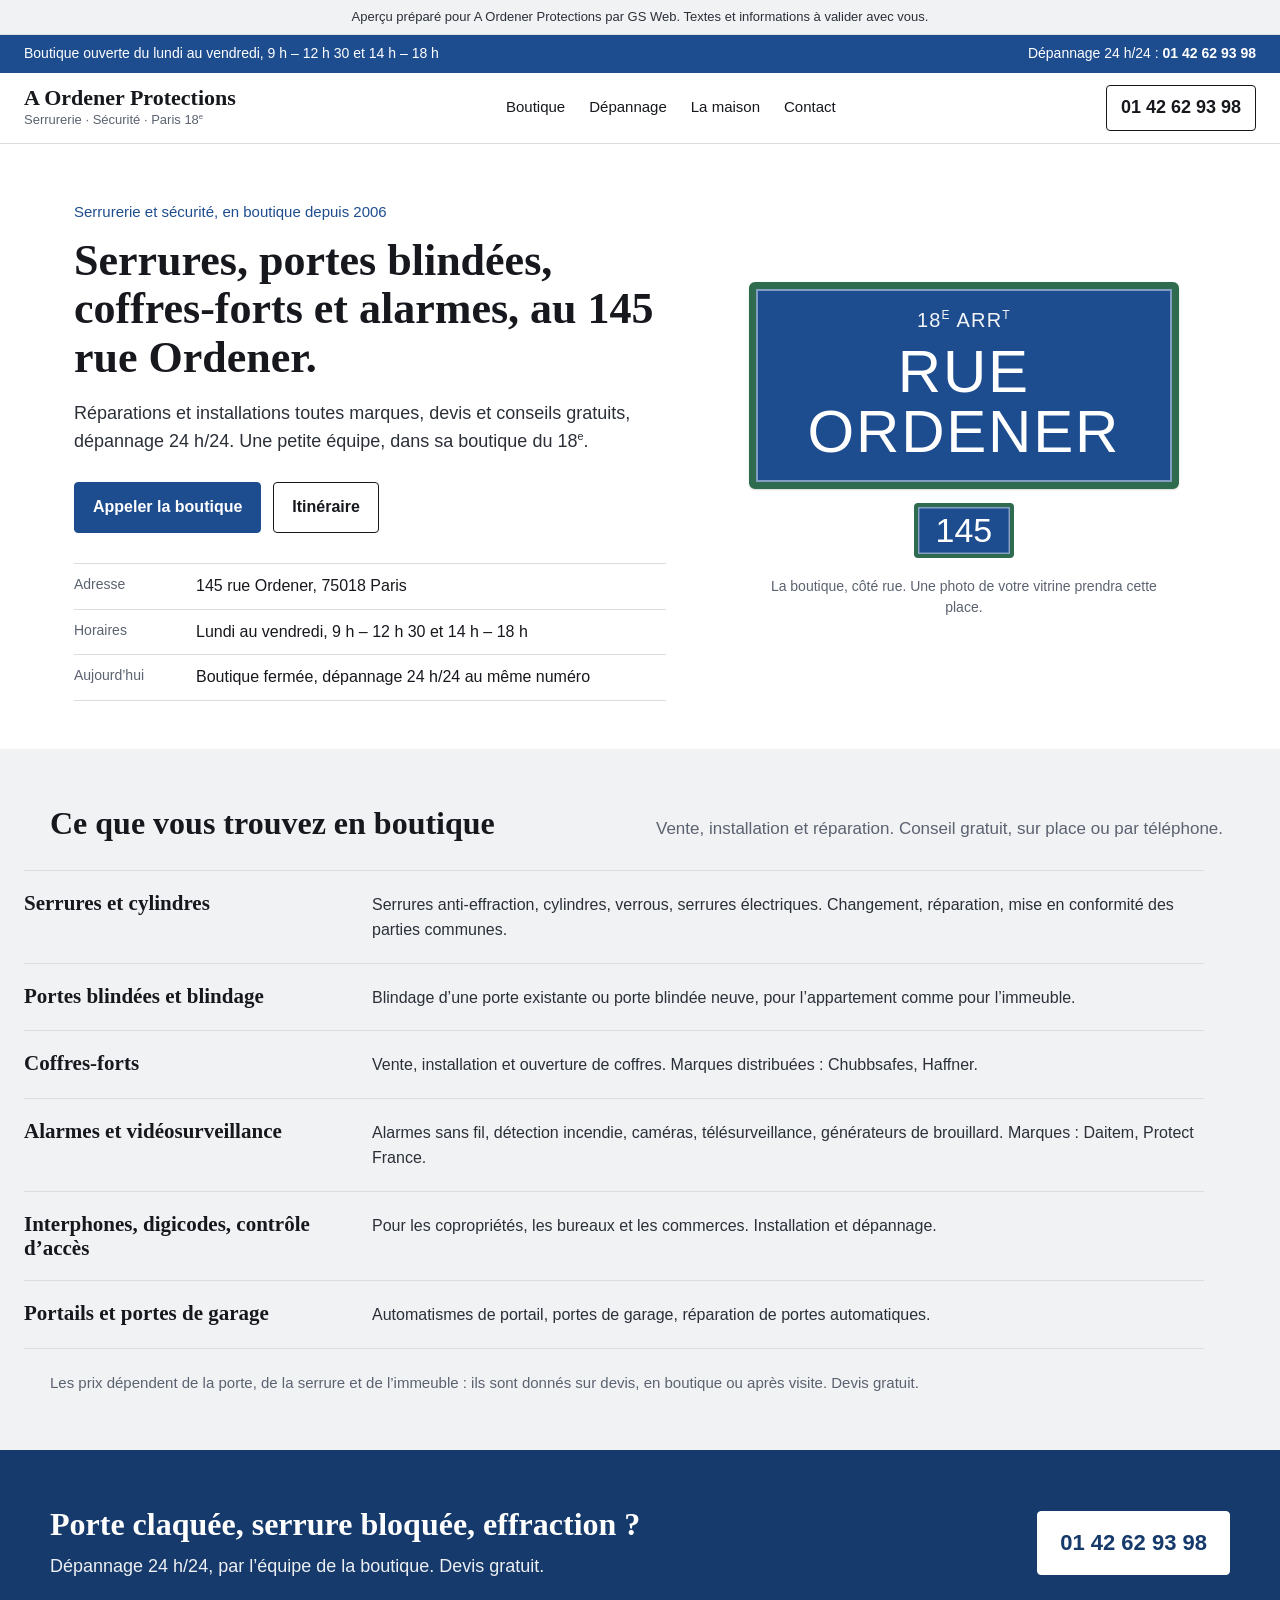
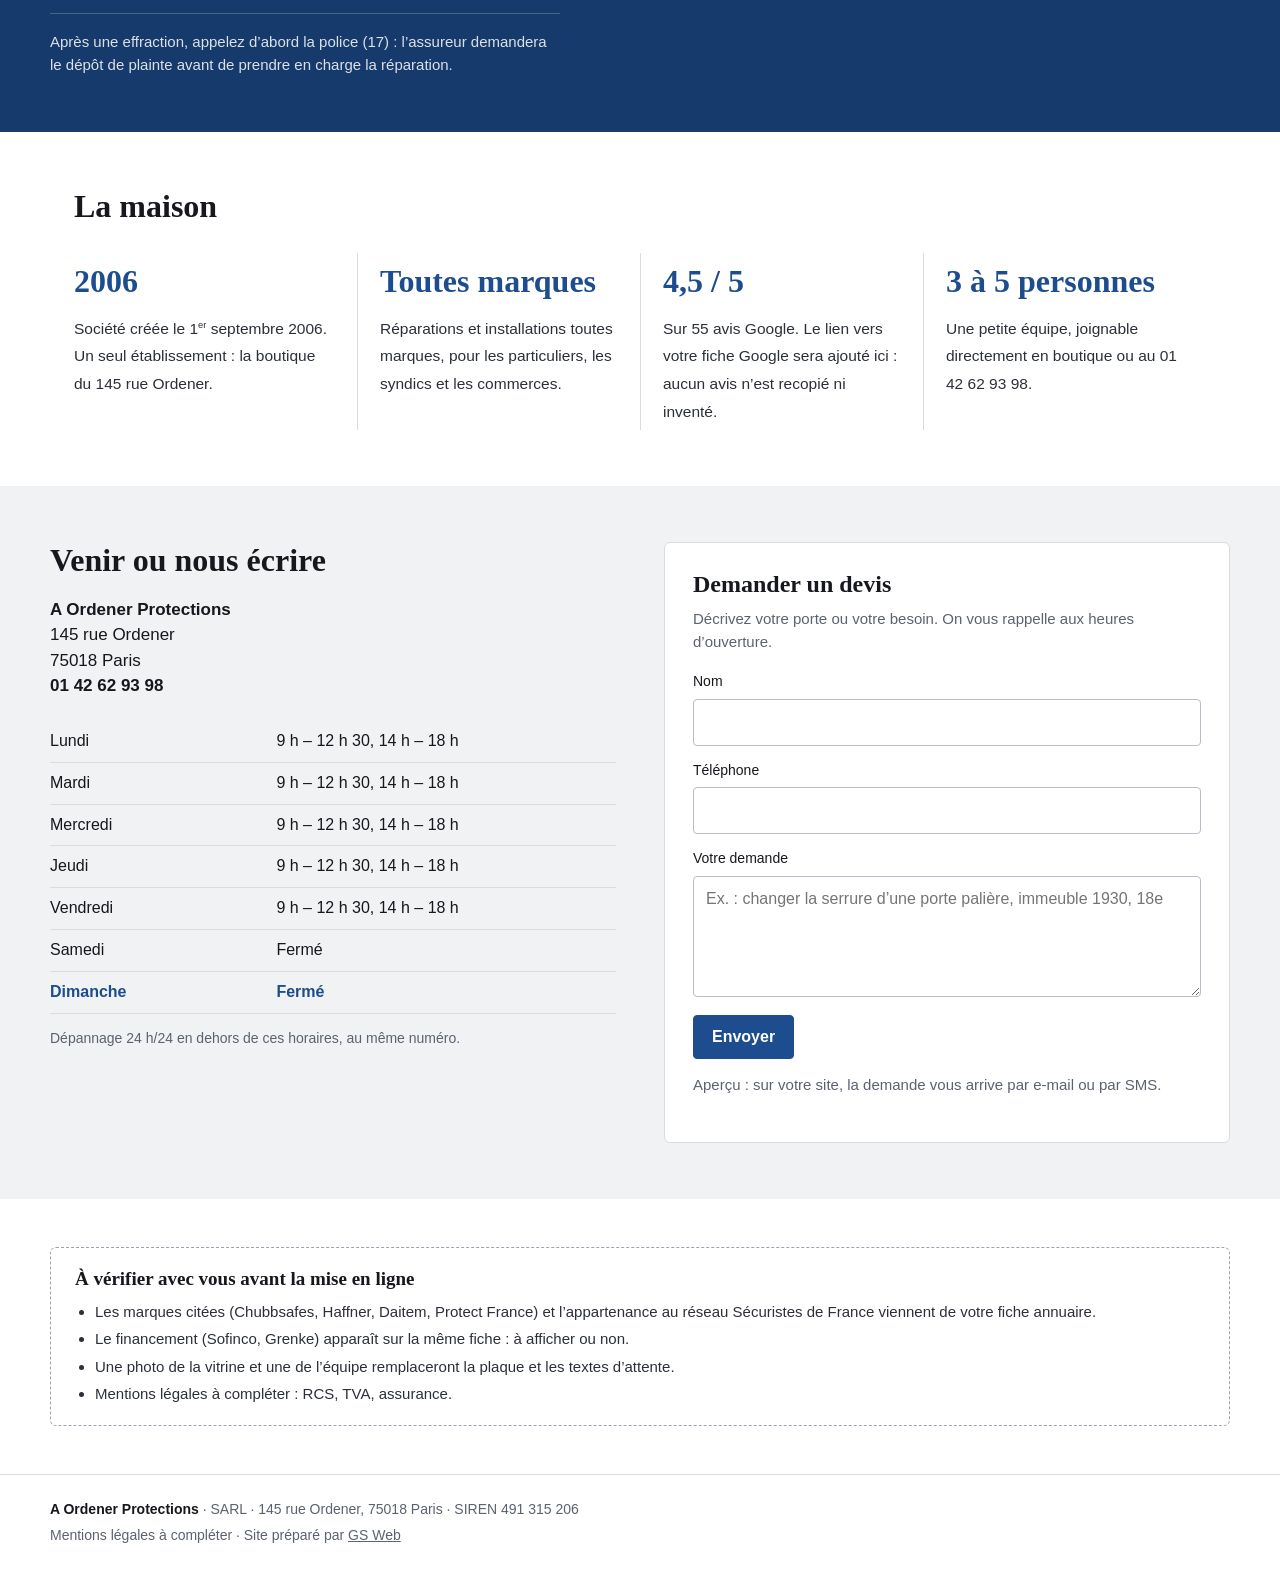
==== commit 4800241c: "Aperçu A Ordener Protections refait : direction boutique de quartier Nouvelle page sans le gabarit d" ====
--- a/apercu/a-ordener-protections/index.html
+++ b/apercu/a-ordener-protections/index.html
@@ -1,314 +1,182 @@
-<!doctype html>
+<!DOCTYPE html>
 <html lang="fr">
 <head>
 <meta charset="utf-8">
 <meta name="viewport" content="width=device-width, initial-scale=1">
-<title>A Ordener Protections, serrurier à Paris 18e (aperçu)</title>
-<meta name="description" content="A Ordener Protections, serrurerie et sécurité au 145 rue Ordener, Paris 18e, depuis 2006. Aperçu de site préparé par GS Web.">
-<meta name="robots" content="noindex">
-<meta name="theme-color" content="#0F0E0C">
+<meta name="robots" content="noindex, nofollow">
+<title>A Ordener Protections, serrurerie et sécurité à Paris 18e (aperçu)</title>
+<meta name="description" content="A Ordener Protections, serrurerie et sécurité au 145 rue Ordener, Paris 18e, depuis 2006. Serrures, portes blindées, coffres-forts, alarmes. Aperçu de site préparé par GS Web.">
+<meta name="theme-color" content="#1E4D8F">
 <link rel="icon" href="img/favicon.svg" type="image/svg+xml">
-<link rel="preload" href="fonts/instrument-serif.woff2" as="font" type="font/woff2" crossorigin>
-<link rel="preload" href="fonts/mona-sans.woff2" as="font" type="font/woff2" crossorigin>
-<link rel="preload" href="fonts/instrument-serif-italic.woff2" as="font" type="font/woff2" crossorigin>
-<link rel="preload" href="fonts/martian-mono.woff2" as="font" type="font/woff2" crossorigin>
-<link rel="stylesheet" href="css/tokens.css">
-<link rel="stylesheet" href="css/base.css">
-<link rel="stylesheet" href="css/sections.css">
-<script>
-  /* Sans le script (réseau coupé, bloqueur), la page s'affiche en version fixe complète */
-  document.documentElement.classList.add('js');
-  setTimeout(function () { if (!window.lenoirReady) document.documentElement.classList.remove('js'); }, 4000);
-</script>
-<script src="js/main.js" defer onerror="document.documentElement.classList.remove('js')"></script>
+<link rel="stylesheet" href="css/style.css">
 </head>
 <body>
-<a class="skip" href="#contenu">Aller au contenu</a>
 
-<!-- En-tête fixe : bandeau « démo » + barre avec le numéro toujours visible -->
-<header class="top">
-  <p class="banner">Aperçu préparé pour A Ordener Protections par GS Web. Les textes sont à valider avec vous.</p>
-  <div class="bar" data-tone="dark">
-    <a class="brand" href="#haut">
-      <svg class="brand__mark" viewBox="0 0 24 32" aria-hidden="true"><path fill-rule="evenodd" d="M12 0a12 12 0 0 1 12 12v8A12 12 0 0 1 0 20v-8A12 12 0 0 1 12 0zm0 8.5a3.6 3.6 0 0 0-1.9 6.65L8.9 23.5h6.2l-1.2-8.35A3.6 3.6 0 0 0 12 8.5z"/></svg>
-      <span class="brand__name">A Ordener Protections</span>
-      <span class="brand__sub">Serrurerie · Paris 18e · depuis 2006</span>
-    </a>
-    <nav class="bar__nav" aria-label="Menu">
-      <a href="#tarifs">Tarifs</a>
-      <a href="#methode">Méthode</a>
-      <a href="#zone">Zone</a>
-      <a href="#avis">Avis</a>
-      <a href="#urgence">Urgence</a>
-    </nav>
-    <a class="btn btn--call bar__call" href="tel:+33142629398" aria-label="Appeler le 01 42 62 93 98">
-      <svg class="ico" viewBox="0 0 24 24" fill="none" stroke="currentColor" stroke-width="2" stroke-linecap="round" stroke-linejoin="round" aria-hidden="true"><path d="M22 16.92v3a2 2 0 0 1-2.18 2 19.79 19.79 0 0 1-8.63-3.07 19.5 19.5 0 0 1-6-6 19.79 19.79 0 0 1-3.07-8.67A2 2 0 0 1 4.11 2h3a2 2 0 0 1 2 1.72 12.84 12.84 0 0 0 .7 2.81 2 2 0 0 1-.45 2.11L8.09 9.91a16 16 0 0 0 6 6l1.27-1.27a2 2 0 0 1 2.11-.45 12.84 12.84 0 0 0 2.81.7A2 2 0 0 1 22 16.92z"/></svg>
-      <span class="bar__num">01 42 62 93 98</span>
-    </a>
-  </div>
+<p class="apercu">Aperçu préparé pour A Ordener Protections par GS Web. Textes et informations à valider avec vous.</p>
+
+<div class="infobar" aria-label="Horaires et dépannage">
+  <span class="infobar-h">Boutique ouverte du lundi au vendredi, 9 h – 12 h 30 et 14 h – 18 h</span>
+  <span>Dépannage 24 h/24 : <a href="tel:+33142629398">01 42 62 93 98</a></span>
+</div>
+
+<header class="head">
+  <a class="brand" href="#haut">
+    <strong>A Ordener Protections</strong>
+    <small>Serrurerie · Sécurité · Paris 18<sup>e</sup></small>
+  </a>
+  <nav class="nav" aria-label="Sections">
+    <a href="#boutique">Boutique</a>
+    <a href="#depannage">Dépannage</a>
+    <a href="#maison">La maison</a>
+    <a href="#contact">Contact</a>
+  </nav>
+  <a class="head-tel" href="tel:+33142629398">01 42 62 93 98</a>
 </header>
 
-<main id="contenu">
+<main id="haut">
 
-  <!-- 1. ACCUEIL : la nuit, une porte cochère. Au scroll elle s'ouvre, on passe la porte… -->
-  <div class="scene" id="haut">
-  <div class="stage">
-  <section class="hero" data-tone="dark" aria-labelledby="titre">
-    <div class="hero__text">
-      <p class="live"><i aria-hidden="true"></i><span class="live__text">Boutique ouverte du lundi au vendredi</span></p>
-      <h1 id="titre" class="hero__title">Votre serrurier<br class="hero__br"> <em>rue Ordener, depuis 2006.</em></h1>
-      <p class="hero__lead">Serrures, portes blindées, coffres-forts, alarmes et rideaux métalliques. Dépannage 24&nbsp;h/24, devis et conseils gratuits.</p>
-      <div class="hero__ctas">
-        <a class="btn btn--call" href="tel:+33142629398"><svg class="ico" viewBox="0 0 24 24" fill="none" stroke="currentColor" stroke-width="2" stroke-linecap="round" stroke-linejoin="round" aria-hidden="true"><path d="M22 16.92v3a2 2 0 0 1-2.18 2 19.79 19.79 0 0 1-8.63-3.07 19.5 19.5 0 0 1-6-6 19.79 19.79 0 0 1-3.07-8.67A2 2 0 0 1 4.11 2h3a2 2 0 0 1 2 1.72 12.84 12.84 0 0 0 .7 2.81 2 2 0 0 1-.45 2.11L8.09 9.91a16 16 0 0 0 6 6l1.27-1.27a2 2 0 0 1 2.11-.45 12.84 12.84 0 0 0 2.81.7A2 2 0 0 1 22 16.92z"/></svg>Appeler le 01 42 62 93 98</a>
-        <a class="btn btn--ghost" href="#tarifs">Nos prestations</a>
+  <section class="front">
+    <div class="front-text">
+      <p class="since">Serrurerie et sécurité, en boutique depuis 2006</p>
+      <h1>Serrures, portes blindées, coffres-forts et alarmes, au 145 rue Ordener.</h1>
+      <p class="intro">Réparations et installations toutes marques, devis et conseils gratuits, dépannage 24 h/24. Une petite équipe, dans sa boutique du 18<sup>e</sup>.</p>
+      <div class="actions">
+        <a class="btn" href="tel:+33142629398">Appeler la boutique</a>
+        <a class="btn btn-line" href="https://www.google.com/maps/dir/?api=1&amp;destination=145+rue+Ordener+75018+Paris" target="_blank" rel="noopener">Itinéraire</a>
       </div>
-      <ul class="facts">
-        <li><b>2006</b><span>dans le 18e depuis</span></li>
-        <li><b>24&nbsp;h/24</b><span>dépannage</span></li>
-        <li><b>4,5/5</b><span>sur 55 avis Google</span></li>
-      </ul>
+      <dl class="practical">
+        <div><dt>Adresse</dt><dd>145 rue Ordener, 75018 Paris</dd></div>
+        <div><dt>Horaires</dt><dd>Lundi au vendredi, 9 h – 12 h 30 et 14 h – 18 h</dd></div>
+        <div><dt>Aujourd’hui</dt><dd id="etat">Boutique fermée, dépannage 24 h/24</dd></div>
+      </dl>
     </div>
-    <div class="door" aria-hidden="true">
-      <div class="door__frame">
-        <div class="door__in">
-          <div class="leaf leaf--l"><i class="panel"></i><i class="panel"></i><i class="panel"></i><b class="knob"></b></div>
-          <div class="leaf leaf--r"><i class="panel"></i><i class="panel"></i><i class="panel"></i><b class="plate"><i></i></b></div>
-        </div>
+    <figure class="front-plaque">
+      <div class="plaque" role="img" aria-label="Plaque de rue : 18e arrondissement, rue Ordener">
+        <span class="plaque-arr">18<sup>e</sup> Arr<sup>t</sup></span>
+        <span class="plaque-rue">Rue Ordener</span>
       </div>
-      <span class="door__num">145</span>
-    </div>
-    <span class="hero__floor" aria-hidden="true"></span>
+      <div class="numero" aria-hidden="true">145</div>
+      <figcaption>La boutique, côté rue. Une photo de votre vitrine prendra cette place.</figcaption>
+    </figure>
   </section>
 
-  <!-- … et on arrive chez vous : les trois règles sur les prix -->
-  <section class="inside" aria-labelledby="titre-tarifs">
-    <div class="inside__in">
-      <p class="kicker"><span class="kicker__n">01</span>Notre façon de travailler</p>
-      <h2 id="titre-tarifs">Le conseil, avant <em>le devis.</em></h2>
-      <p class="inside__intro">Une boutique dans le quartier, pas un numéro sans adresse. Trois engagements.</p>
-      <ol class="promises">
-        <li><span class="promises__n">1</span><div><h3>Des conseils gratuits</h3><p>Passez à la boutique ou appelez&nbsp;: on vous aide à choisir la bonne serrure.</p></div></li>
-        <li><span class="promises__n">2</span><div><h3>Un devis gratuit</h3><p>Écrit, avant toute intervention.</p></div></li>
-        <li><span class="promises__n">3</span><div><h3>Toutes marques</h3><p>Réparations et installations, quelle que soit la marque de votre serrure.</p></div></li>
-      </ol>
+  <section class="catalog" id="boutique">
+    <div class="catalog-head">
+      <h2>Ce que vous trouvez en boutique</h2>
+      <p>Vente, installation et réparation. Conseil gratuit, sur place ou par téléphone.</p>
     </div>
-  </section>
-  </div>
-  </div>
-
-  <!-- 2. LES PRIX : une plaque en laiton vissée -->
-  <section class="prices" id="tarifs" aria-labelledby="titre-liste">
-    <h2 id="titre-liste" class="sr-only">Liste des tarifs</h2>
-    <div class="plaque" data-reveal>
-      <span class="screw" aria-hidden="true"></span><span class="screw" aria-hidden="true"></span><span class="screw" aria-hidden="true"></span><span class="screw" aria-hidden="true"></span>
-      <ol class="menu">
-        <li class="menu__row" data-reveal><h3>Ouverture de porte</h3><span class="menu__dots" aria-hidden="true"></span><p class="menu__price">sur devis</p><p class="menu__detail">Porte claquée ou fermée à clé, dépannage 24&nbsp;h/24.</p></li>
-        <li class="menu__row" data-reveal><h3>Changement de serrure, cylindre, barillet</h3><span class="menu__dots" aria-hidden="true"></span><p class="menu__price">sur devis</p><p class="menu__detail">Serrures blindées, électriques, pose de verrou.</p></li>
-        <li class="menu__row" data-reveal><h3>Porte blindée, blindage de porte</h3><span class="menu__dots" aria-hidden="true"></span><p class="menu__price">sur devis</p><p class="menu__detail">Visite et devis gratuits.</p></li>
-        <li class="menu__row" data-reveal><h3>Coffres-forts</h3><span class="menu__dots" aria-hidden="true"></span><p class="menu__price">sur devis</p><p class="menu__detail">Vente, ouverture, serrures de coffre.</p></li>
-        <li class="menu__row" data-reveal><h3>Rideaux métalliques, portes de garage, portails</h3><span class="menu__dots" aria-hidden="true"></span><p class="menu__price">sur devis</p><p class="menu__detail">Dépannage et réparation.</p></li>
-        <li class="menu__row" data-reveal><h3>Alarmes, vidéosurveillance, sécurité d’immeuble</h3><span class="menu__dots" aria-hidden="true"></span><p class="menu__price">sur devis</p><p class="menu__detail">Vente et installation.</p></li>
-      </ol>
-    </div>
-    <p class="prices__note">Devis et conseils gratuits. Vos tarifs «&nbsp;à partir de&nbsp;» peuvent s’afficher ici si vous le souhaitez.</p>
+    <ul class="rows">
+      <li>
+        <h3>Serrures et cylindres</h3>
+        <p>Serrures anti-effraction, cylindres, verrous, serrures électriques. Changement, réparation, mise en conformité des parties communes.</p>
+      </li>
+      <li>
+        <h3>Portes blindées et blindage</h3>
+        <p>Blindage d’une porte existante ou porte blindée neuve, pour l’appartement comme pour l’immeuble.</p>
+      </li>
+      <li>
+        <h3>Coffres-forts</h3>
+        <p>Vente, installation et ouverture de coffres. Marques distribuées : Chubbsafes, Haffner.</p>
+      </li>
+      <li>
+        <h3>Alarmes et vidéosurveillance</h3>
+        <p>Alarmes sans fil, détection incendie, caméras, télésurveillance, générateurs de brouillard. Marques : Daitem, Protect France.</p>
+      </li>
+      <li>
+        <h3>Interphones, digicodes, contrôle d’accès</h3>
+        <p>Pour les copropriétés, les bureaux et les commerces. Installation et dépannage.</p>
+      </li>
+      <li>
+        <h3>Portails et portes de garage</h3>
+        <p>Automatismes de portail, portes de garage, réparation de portes automatiques.</p>
+      </li>
+    </ul>
+    <p class="catalog-note">Les prix dépendent de la porte, de la serrure et de l’immeuble : ils sont donnés sur devis, en boutique ou après visite. Devis gratuit.</p>
   </section>
 
-  <!-- 3. MÉTHODE : la clé entre, les goupilles s'alignent, le cylindre tourne -->
-  <section class="method" id="methode" data-tone="dark" aria-labelledby="titre-methode">
-    <div class="method__pin">
-      <div class="method__head">
-        <p class="kicker"><span class="kicker__n">02</span>Méthode</p>
-        <h2 id="titre-methode" class="split">Le bon geste, la perceuse en dernier.</h2>
+  <section class="urgent" id="depannage">
+    <div class="urgent-inner">
+      <div>
+        <h2>Porte claquée, serrure bloquée, effraction ?</h2>
+        <p>Dépannage 24 h/24, par l’équipe de la boutique. Devis gratuit.</p>
       </div>
-      <figure class="lock" aria-hidden="true">
-        <svg class="lock__svg" viewBox="0 0 1000 520" data-lock='{"top":[[220,300],[366,300],[392,320],[408,320],[434,300],[466,300],[492,350],[508,350],[534,300],[566,300],[592,310],[608,310],[634,300],[666,300],[692,340],[708,340],[734,300],[766,300],[792,330],[808,330],[834,300],[850,300],[905,425]],"x":[400,500,600,700,800],"l":[70,100,60,90,80],"shear":250,"rest":410,"k0":-720,"axis":350}'>
-        <defs>
-        <linearGradient id="lg-housing" x1="0" y1="0" x2="0" y2="1"><stop offset="0" stop-color="#3A352D"/><stop offset="1" stop-color="#25221D"/></linearGradient>
-        <linearGradient id="lg-plug" x1="0" y1="0" x2="0" y2="1"><stop offset="0" stop-color="#5A5143"/><stop offset=".5" stop-color="#433C31"/><stop offset="1" stop-color="#504839"/></linearGradient>
-        <linearGradient id="lg-brass" x1="0" y1="0" x2="0" y2="1"><stop offset="0" stop-color="#F1D594"/><stop offset=".45" stop-color="#D4A84F"/><stop offset="1" stop-color="#A47A2C"/></linearGradient>
-        <linearGradient id="lg-pin" x1="0" y1="0" x2="1" y2="0"><stop offset="0" stop-color="#A97F2F"/><stop offset=".45" stop-color="#E7C77F"/><stop offset="1" stop-color="#B48934"/></linearGradient>
-        <linearGradient id="lg-steel" x1="0" y1="0" x2="1" y2="0"><stop offset="0" stop-color="#8B8476"/><stop offset=".45" stop-color="#D3CCBC"/><stop offset="1" stop-color="#8B8476"/></linearGradient>
-        </defs>
-        <rect class="lk-housing" x="220" y="40" width="750" height="450" rx="30"/>
-        <rect class="lk-plug" x="220" y="250" width="700" height="200"/>
-        <rect class="lk-ch" x="376" y="62" width="48" height="192" rx="4"/>
-        <rect class="lk-ch" x="476" y="62" width="48" height="192" rx="4"/>
-        <rect class="lk-ch" x="576" y="62" width="48" height="192" rx="4"/>
-        <rect class="lk-ch" x="676" y="62" width="48" height="192" rx="4"/>
-        <rect class="lk-ch" x="776" y="62" width="48" height="192" rx="4"/>
-        <g class="lk-turn">
-        <rect class="lk-keyway" x="220" y="292" width="700" height="152"/>
-        <rect class="lk-ch lk-ch--plug" x="376" y="246" width="48" height="50"/>
-        <rect class="lk-ch lk-ch--plug" x="476" y="246" width="48" height="50"/>
-        <rect class="lk-ch lk-ch--plug" x="576" y="246" width="48" height="50"/>
-        <rect class="lk-ch lk-ch--plug" x="676" y="246" width="48" height="50"/>
-        <rect class="lk-ch lk-ch--plug" x="776" y="246" width="48" height="50"/>
-        </g>
-        <path class="lk-spring" d="M0,0 L-13,4.0 L13,13.2 L-13,22.4 L13,31.599999999999998 L-13,40.8 L13,50.0 L-13,59.199999999999996 L13,68.39999999999999 L-13,77.6 L13,86.8 L0,100" vector-effect="non-scaling-stroke" transform="translate(400 62) scale(1 1.18)"/>
-        <path class="lk-spring" d="M0,0 L-13,4.0 L13,13.2 L-13,22.4 L13,31.599999999999998 L-13,40.8 L13,50.0 L-13,59.199999999999996 L13,68.39999999999999 L-13,77.6 L13,86.8 L0,100" vector-effect="non-scaling-stroke" transform="translate(500 62) scale(1 1.18)"/>
-        <path class="lk-spring" d="M0,0 L-13,4.0 L13,13.2 L-13,22.4 L13,31.599999999999998 L-13,40.8 L13,50.0 L-13,59.199999999999996 L13,68.39999999999999 L-13,77.6 L13,86.8 L0,100" vector-effect="non-scaling-stroke" transform="translate(600 62) scale(1 1.18)"/>
-        <path class="lk-spring" d="M0,0 L-13,4.0 L13,13.2 L-13,22.4 L13,31.599999999999998 L-13,40.8 L13,50.0 L-13,59.199999999999996 L13,68.39999999999999 L-13,77.6 L13,86.8 L0,100" vector-effect="non-scaling-stroke" transform="translate(700 62) scale(1 1.18)"/>
-        <path class="lk-spring" d="M0,0 L-13,4.0 L13,13.2 L-13,22.4 L13,31.599999999999998 L-13,40.8 L13,50.0 L-13,59.199999999999996 L13,68.39999999999999 L-13,77.6 L13,86.8 L0,100" vector-effect="non-scaling-stroke" transform="translate(800 62) scale(1 1.18)"/>
-        <rect class="lk-dp" width="40" height="70" rx="6" transform="translate(380 180)"/>
-        <rect class="lk-dp" width="40" height="70" rx="6" transform="translate(480 180)"/>
-        <rect class="lk-dp" width="40" height="70" rx="6" transform="translate(580 180)"/>
-        <rect class="lk-dp" width="40" height="70" rx="6" transform="translate(680 180)"/>
-        <rect class="lk-dp" width="40" height="70" rx="6" transform="translate(780 180)"/>
-        <g class="lk-turn">
-        <g class="lk-key" transform="translate(0 0)"><path class="lk-key__bow" fill-rule="evenodd" d="M110,290 a78,78 0 1 1 0,156 a78,78 0 1 1 0,-156 Z M92,368 m-24,0 a24,24 0 1 0 48,0 a24,24 0 1 0 -48,0 Z"/><path class="lk-key__blade" d="M180,300 L220,300 L366,300 L392,320 L408,320 L434,300 L466,300 L492,350 L508,350 L534,300 L566,300 L592,310 L608,310 L634,300 L666,300 L692,340 L708,340 L734,300 L766,300 L792,330 L808,330 L834,300 L850,300 L905,425 L905,440 L180,440 Z"/><path class="lk-key__groove" d="M240,392 H880"/></g>
-        <path class="lk-kp" d="M0,0 H40 V58 L28,70 H12 L0,58 Z" transform="translate(380 250)"/>
-        <path class="lk-kp" d="M0,0 H40 V88 L28,100 H12 L0,88 Z" transform="translate(480 250)"/>
-        <path class="lk-kp" d="M0,0 H40 V48 L28,60 H12 L0,48 Z" transform="translate(580 250)"/>
-        <path class="lk-kp" d="M0,0 H40 V78 L28,90 H12 L0,78 Z" transform="translate(680 250)"/>
-        <path class="lk-kp" d="M0,0 H40 V68 L28,80 H12 L0,68 Z" transform="translate(780 250)"/>
-        </g>
-        <line class="lk-shear-glow" x1="220" y1="250" x2="920" y2="250"/>
-        <line class="lk-shear" x1="220" y1="250" x2="920" y2="250"/>
-        <rect class="lk-face-lip" x="214" y="250" width="12" height="200" rx="3"/>
-        <g class="lk-face" transform="translate(110 122)"><circle class="lk-face__ring" r="74"/><g class="lk-face__plug"><circle r="50"/><path d="M-7,-34 h14 v44 l6,8 v18 h-26 v-18 l6,-8 z"/></g><text class="lk-face__state lk-face__state--shut" y="112">Fermé</text><text class="lk-face__state lk-face__state--open" y="112">Ouvert</text></g>
-        </svg>
-      </figure>
-      <ol class="msteps">
-        <li class="mstep"><span class="mstep__n">01</span><div><h3>Vous appelez ou passez</h3><p>Au 145 rue Ordener, ou au 01&nbsp;42&nbsp;62&nbsp;93&nbsp;98.</p></div></li>
-        <li class="mstep"><span class="mstep__n">02</span><div><h3>On arrive, on vous montre le devis</h3><p>Rien n’est touché avant votre signature.</p></div></li>
-        <li class="mstep"><span class="mstep__n">03</span><div><h3>On ouvre sans casser, si c’est possible</h3><p>Sinon, on vous explique pourquoi avant de percer.</p></div></li>
-      </ol>
-      <p class="method__count" aria-hidden="true"><span><span class="method__now">1</span>&nbsp;/&nbsp;3</span><span class="track"><i></i></span><span class="method__state">Fermé</span></p>
+      <a class="btn btn-white" href="tel:+33142629398">01 42 62 93 98</a>
+      <p class="urgent-tip">Après une effraction, appelez d’abord la police (17) : l’assureur demandera le dépôt de plainte avant de prendre en charge la réparation.</p>
     </div>
   </section>
 
-  <!-- 4. ZONE : du 1er au 20e, le tracé suit l'escargot des arrondissements -->
-  <section class="zone" id="zone" aria-labelledby="titre-zone">
-    <div class="zone__pin">
-      <div class="zone__text">
-        <p class="kicker"><span class="kicker__n">03</span>Zone d’intervention</p>
-        <h2 id="titre-zone" class="split">Depuis la rue Ordener.</h2>
-        <p class="zone__intro">La boutique est au 145 rue Ordener, dans le 18e. Zone d’intervention à préciser avec vous.</p>
-        <dl class="delays">
-          <div class="delays__item delays__item--near"><dt><span class="delays__dot" aria-hidden="true"></span>Tout près</dt><dd>17e, 18e, 19e, 9e et 10e</dd></div>
-          <div class="delays__item delays__item--far"><dt><span class="delays__dot" aria-hidden="true"></span>Plus loin</dt><dd>Le reste de Paris, à confirmer</dd></div>
-        </dl>
+  <section class="maison" id="maison">
+    <h2>La maison</h2>
+    <div class="fiche">
+      <div>
+        <strong>2006</strong>
+        <span>Société créée le 1<sup>er</sup> septembre 2006. Un seul établissement : la boutique du 145 rue Ordener.</span>
       </div>
-      <figure class="map" aria-hidden="true">
-        <svg class="map__svg" viewBox="0 0 739 591">
-        <defs><clipPath id="paris"><path d="M146.5,169.3 C158.2,153.6 165.5,136.4 188.2,118.2 C210.9,100.0 255.6,72.9 282.7,59.9 C309.8,46.9 327.9,44.6 350.8,40.0 C373.7,35.4 397.8,33.0 420.2,32.0 C442.6,31.0 466.8,34.3 485.3,34.0 C503.8,33.7 511.8,29.0 531.0,30.0 C550.2,31.0 583.9,28.4 600.4,40.0 C616.9,51.6 614.7,77.0 629.9,99.7 C645.1,122.4 679.3,148.9 691.4,176.0 C703.5,203.1 699.5,229.0 702.4,262.2 C705.3,295.4 711.6,343.5 709.0,375.0 C706.4,406.5 695.1,428.6 687.0,451.3 C678.9,474.0 686.6,495.0 660.6,511.0 C634.6,527.0 560.3,539.2 531.0,547.5 C501.7,555.8 517.4,562.4 484.8,560.7 C452.2,559.0 374.9,546.9 335.4,537.5 C295.8,528.1 275.0,514.8 247.5,504.3 C220.0,493.8 206.1,486.1 170.6,474.5 C135.1,462.9 57.8,452.4 34.4,434.7 C11.0,417.0 21.2,397.1 30.0,368.3 C38.8,339.6 72.4,288.2 87.1,262.2 C101.8,236.2 108.0,227.9 117.9,212.4 C127.8,196.9 134.8,185.0 146.5,169.3 Z"/></clipPath></defs>
-        <path class="map__outline" d="M146.5,169.3 C158.2,153.6 165.5,136.4 188.2,118.2 C210.9,100.0 255.6,72.9 282.7,59.9 C309.8,46.9 327.9,44.6 350.8,40.0 C373.7,35.4 397.8,33.0 420.2,32.0 C442.6,31.0 466.8,34.3 485.3,34.0 C503.8,33.7 511.8,29.0 531.0,30.0 C550.2,31.0 583.9,28.4 600.4,40.0 C616.9,51.6 614.7,77.0 629.9,99.7 C645.1,122.4 679.3,148.9 691.4,176.0 C703.5,203.1 699.5,229.0 702.4,262.2 C705.3,295.4 711.6,343.5 709.0,375.0 C706.4,406.5 695.1,428.6 687.0,451.3 C678.9,474.0 686.6,495.0 660.6,511.0 C634.6,527.0 560.3,539.2 531.0,547.5 C501.7,555.8 517.4,562.4 484.8,560.7 C452.2,559.0 374.9,546.9 335.4,537.5 C295.8,528.1 275.0,514.8 247.5,504.3 C220.0,493.8 206.1,486.1 170.6,474.5 C135.1,462.9 57.8,452.4 34.4,434.7 C11.0,417.0 21.2,397.1 30.0,368.3 C38.8,339.6 72.4,288.2 87.1,262.2 C101.8,236.2 108.0,227.9 117.9,212.4 C127.8,196.9 134.8,185.0 146.5,169.3 Z"/>
-        <path class="map__seine" clip-path="url(#paris)" d="M632.1,520.9 C628.4,517.0 621.1,512.6 610.1,497.7 C599.1,482.8 581.9,450.2 566.1,431.4 C550.4,412.6 531.0,398.2 515.6,384.9 C500.2,371.6 487.4,360.6 473.8,351.8 C460.2,343.0 445.7,339.3 434.3,331.9 C422.9,324.5 413.4,312.8 405.7,307.3 C398.0,301.8 404.3,306.0 388.2,298.7 C372.1,291.4 326.7,269.8 309.1,263.5 C291.5,257.2 295.5,260.7 282.7,260.9 C269.9,261.1 247.5,259.7 232.1,264.9 C216.7,270.1 202.8,282.1 190.4,292.1 C178.0,302.2 166.9,315.2 157.4,325.2 C147.9,335.1 140.6,342.6 133.3,351.8 C126.0,361.0 120.5,368.2 113.5,380.3 C106.5,392.4 101.0,409.0 91.5,424.7 C82.0,440.4 62.2,466.2 56.4,474.5"/>
-        <path class="map__spiral" d="M383.3,272.1 C388.0,265.7 394.1,234.2 411.4,233.7 C428.7,233.1 476.1,253.3 487.0,268.8 C497.9,284.3 483.3,305.9 476.5,326.5 C469.7,347.1 464.3,386.4 446.2,392.2 C428.1,397.9 396.1,374.1 367.9,361.0 C339.7,347.9 291.9,340.0 277.0,313.9 C262.1,287.8 259.8,227.6 278.3,204.5 C296.8,181.4 352.9,179.2 388.2,175.3 C423.5,171.4 459.0,161.4 490.1,181.3 C521.2,201.2 554.9,254.7 574.9,294.7 C594.9,334.7 623.1,387.3 610.1,421.4 C597.1,455.4 542.1,487.1 497.1,499.0 C452.1,510.9 391.2,506.1 340.3,493.1 C289.4,480.1 233.2,454.9 191.7,420.8 C150.2,386.7 81.3,340.9 91.5,288.7 C101.7,236.5 195.4,143.5 252.8,107.6 C310.2,71.7 378.9,72.9 436.1,73.1 C493.3,73.3 557.4,76.7 596.0,108.9 C634.6,141.1 655.7,240.0 667.6,266.2" pathLength="1"/>
-        <circle class="map__tip" r="7" cx="0" cy="0"/>
-        <g class="map__arr map__arr--far" data-at="0.0" transform="translate(383.3 272.1)"><circle class="map__dot"/><text class="map__n" dy=".36em">1</text></g>
-        <g class="map__arr map__arr--far" data-at="0.0201" transform="translate(411.4 233.7)"><circle class="map__dot"/><text class="map__n" dy=".36em">2</text></g>
-        <g class="map__arr map__arr--far" data-at="0.0542" transform="translate(487.0 268.8)"><circle class="map__dot"/><text class="map__n" dy=".36em">3</text></g>
-        <g class="map__arr map__arr--far" data-at="0.0787" transform="translate(476.5 326.5)"><circle class="map__dot"/><text class="map__n" dy=".36em">4</text></g>
-        <g class="map__arr map__arr--far" data-at="0.1087" transform="translate(446.2 392.2)"><circle class="map__dot"/><text class="map__n" dy=".36em">5</text></g>
-        <g class="map__arr map__arr--far" data-at="0.1431" transform="translate(367.9 361.0)"><circle class="map__dot"/><text class="map__n" dy=".36em">6</text></g>
-        <g class="map__arr map__arr--far" data-at="0.185" transform="translate(277.0 313.9)"><circle class="map__dot"/><text class="map__n" dy=".36em">7</text></g>
-        <g class="map__arr map__arr--near" data-at="0.2307" transform="translate(278.3 204.5)"><circle class="map__dot"/><text class="map__n" dy=".36em">8</text></g>
-        <g class="map__arr map__arr--near" data-at="0.2773" transform="translate(388.2 175.3)"><circle class="map__dot"/><text class="map__n" dy=".36em">9</text></g>
-        <g class="map__arr map__arr--near" data-at="0.3193" transform="translate(490.1 181.3)"><circle class="map__dot"/><text class="map__n" dy=".36em">10</text></g>
-        <g class="map__arr map__arr--far" data-at="0.3767" transform="translate(574.9 294.7)"><circle class="map__dot"/><text class="map__n" dy=".36em">11</text></g>
-        <g class="map__arr map__arr--far" data-at="0.4308" transform="translate(610.1 421.4)"><circle class="map__dot"/><text class="map__n" dy=".36em">12</text></g>
-        <g class="map__arr map__arr--far" data-at="0.4875" transform="translate(497.1 499.0)"><circle class="map__dot"/><text class="map__n" dy=".36em">13</text></g>
-        <g class="map__arr map__arr--far" data-at="0.5511" transform="translate(340.3 493.1)"><circle class="map__dot"/><text class="map__n" dy=".36em">14</text></g>
-        <g class="map__arr map__arr--far" data-at="0.618" transform="translate(191.7 420.8)"><circle class="map__dot"/><text class="map__n" dy=".36em">15</text></g>
-        <g class="map__arr map__arr--far" data-at="0.6877" transform="translate(91.5 288.7)"><circle class="map__dot"/><text class="map__n" dy=".36em">16</text></g>
-        <g class="map__arr map__arr--near" data-at="0.7868" transform="translate(252.8 107.6)"><circle class="map__dot"/><text class="map__n" dy=".36em">17</text></g>
-        <g class="map__arr map__arr--near map__arr--home" data-at="0.8628" transform="translate(436.1 73.1)"><circle class="map__pulse"/><circle class="map__dot"/><text class="map__n" dy=".36em">18</text><text class="map__label" y="-40">La boutique</text></g>
-        <g class="map__arr map__arr--near" data-at="0.9299" transform="translate(596.0 108.9)"><circle class="map__dot"/><text class="map__n" dy=".36em">19</text></g>
-        <g class="map__arr map__arr--far" data-at="1.0" transform="translate(667.6 266.2)"><circle class="map__dot"/><text class="map__n" dy=".36em">20</text></g>
-        </svg>
-      </figure>
+      <div>
+        <strong>Toutes marques</strong>
+        <span>Réparations et installations toutes marques, pour les particuliers, les syndics et les commerces.</span>
+      </div>
+      <div>
+        <strong>4,5 / 5</strong>
+        <span>Sur 55 avis Google. Le lien vers votre fiche Google sera ajouté ici : aucun avis n’est recopié ni inventé.</span>
+      </div>
+      <div>
+        <strong>3 à 5 personnes</strong>
+        <span>Une petite équipe, joignable directement en boutique ou au 01 42 62 93 98.</span>
+      </div>
     </div>
   </section>
 
-  <!-- 5. AVIS : ils défilent à l'horizontale, sur fond laiton -->
-  <section class="reviews" id="avis" data-tone="laiton" aria-labelledby="titre-avis">
-    <div class="reviews__pin">
-      <div class="reviews__head">
-        <p class="kicker"><span class="kicker__n">04</span>Avis clients</p>
-        <h2 id="titre-avis">Vos clients en parlent déjà.</h2>
-        <p class="reviews__note">4,5/5 sur 55 avis Google.</p>
-      </div>
-      <div class="reviews__viewport" tabindex="0" role="region" aria-label="Avis clients, faire défiler horizontalement">
-        <ol class="reviews__track">
-          <li class="review">
-            <p class="review__tag">Avis Google</p>
-            <blockquote><p>Ici s’afficheront vos vrais avis Google, choisis avec vous. Aucun avis n’est inventé.</p></blockquote>
-            <p class="review__who">4,5/5 sur 55 avis</p>
-          </li>
-        </ol>
-      </div>
-      <p class="reviews__progress" aria-hidden="true"><span class="track"><i></i></span></p>
+  <section class="contact" id="contact">
+    <div class="contact-info">
+      <h2>Venir ou nous écrire</h2>
+      <address>
+        <strong>A Ordener Protections</strong><br>
+        145 rue Ordener<br>
+        75018 Paris<br>
+        <a href="tel:+33142629398">01 42 62 93 98</a>
+      </address>
+      <table class="horaires" aria-label="Horaires de la boutique">
+        <tbody>
+          <tr data-j="1"><th>Lundi</th><td>9 h – 12 h 30, 14 h – 18 h</td></tr>
+          <tr data-j="2"><th>Mardi</th><td>9 h – 12 h 30, 14 h – 18 h</td></tr>
+          <tr data-j="3"><th>Mercredi</th><td>9 h – 12 h 30, 14 h – 18 h</td></tr>
+          <tr data-j="4"><th>Jeudi</th><td>9 h – 12 h 30, 14 h – 18 h</td></tr>
+          <tr data-j="5"><th>Vendredi</th><td>9 h – 12 h 30, 14 h – 18 h</td></tr>
+          <tr data-j="6"><th>Samedi</th><td>Fermé</td></tr>
+          <tr data-j="0"><th>Dimanche</th><td>Fermé</td></tr>
+        </tbody>
+      </table>
+      <p class="small">Dépannage 24 h/24 en dehors de ces horaires, au même numéro.</p>
     </div>
-  </section>
-
-  <!-- 6. URGENCE : l'heure de Paris en direct, le numéro, le formulaire -->
-  <section class="urgent" id="urgence" data-tone="dark" aria-labelledby="titre-urgence">
-    <div class="urgent__call">
-      <p class="kicker"><span class="kicker__n">05</span>Contact</p>
-      <h2 id="titre-urgence" class="split">Une question&nbsp;? Appelez.</h2>
-      <p class="clock"><span class="clock__time" aria-hidden="true" hidden></span><span class="clock__text">Boutique ouverte du lundi au vendredi.</span></p>
-      <a class="urgent__phone" href="tel:+33142629398" aria-label="Appeler le 01 42 62 93 98"><span data-typed>01 42 62 93 98</span></a>
-      <p class="urgent__tip"><b>En attendant&nbsp;:</b> si un voisin ou le gardien a un double de vos clés, c’est le plus rapide, et c’est gratuit. Un enfant seul ou une casserole sur le feu à l’intérieur&nbsp;: appelez le 18 ou le 112.</p>
-      <p class="urgent__text">En urgence, appelez&nbsp;: dépannage 24&nbsp;h/24. Pour une serrure, une porte blindée, un coffre ou une alarme, laissez votre demande&nbsp;: on vous rappelle.</p>
-    </div>
-    <form class="form" id="formulaire" novalidate>
-      <fieldset class="chips">
-        <legend>Votre projet <small>(obligatoire)</small></legend>
-        <label><input type="radio" name="type" value="Serrure à changer" required><span>Serrure à changer</span></label>
-        <label><input type="radio" name="type" value="Cylindre ou clés"><span>Cylindre ou clés</span></label>
-        <label><input type="radio" name="type" value="Porte blindée"><span>Porte blindée</span></label>
-        <label><input type="radio" name="type" value="Coffre-fort ou alarme"><span>Coffre-fort ou alarme</span></label>
-        <label><input type="radio" name="type" value="Autre"><span>Autre</span></label>
-      </fieldset>
-      <div class="form__row">
-        <label class="field"><span>Nom <small>(obligatoire)</small></span><input name="nom" autocomplete="name" required></label>
-        <label class="field"><span>Téléphone <small>(obligatoire)</small></span><input name="tel" type="tel" autocomplete="tel" inputmode="tel" required></label>
-      </div>
-      <label class="field"><span>Arrondissement <small>(obligatoire)</small></span>
-        <select name="arr" required>
-          <option value="" disabled selected>Choisir…</option><option>1er</option><option>2e</option><option>3e</option><option>4e</option><option>5e</option><option>6e</option><option>7e</option><option>8e</option><option>9e</option><option>10e</option><option>11e</option><option>12e</option><option>13e</option><option>14e</option><option>15e</option><option>16e</option><option>17e</option><option>18e</option><option>19e</option><option>20e</option><option>Hors Paris</option>
-        </select>
-      </label>
-      <label class="field"><span>Précisions</span><textarea name="msg" rows="3" placeholder="Ex. : serrure 3 points sur porte palière, 2 clés seulement"></textarea></label>
-      <p class="form__error" id="form-erreur" role="alert"></p>
-      <button class="btn btn--call form__send" type="submit">Envoyer ma demande</button>
-      <p class="form__sent" role="status"></p>
+    <form class="form" action="#" method="post" onsubmit="return false">
+      <h3>Demander un devis</h3>
+      <p>Décrivez votre porte ou votre besoin. On vous rappelle aux heures d’ouverture.</p>
+      <label>Nom<input type="text" name="nom" autocomplete="name" required></label>
+      <label>Téléphone<input type="tel" name="tel" autocomplete="tel" required></label>
+      <label>Votre demande<textarea name="demande" rows="4" placeholder="Ex. : changer la serrure d’une porte palière, immeuble 1930, 18e"></textarea></label>
+      <button type="submit" class="btn">Envoyer</button>
+      <p class="small">Aperçu : sur votre site, la demande vous arrive par e-mail ou par SMS.</p>
     </form>
   </section>
 
-  <!-- 7. QUESTIONS -->
-  <section class="faq" aria-labelledby="titre-faq">
-    <div class="faq__head">
-      <p class="kicker"><span class="kicker__n">06</span>Questions fréquentes</p>
-      <h2 id="titre-faq" class="split">Avant d’appeler.</h2>
-    </div>
-    <div class="faq__list">
-      <details><summary>Où est la boutique&nbsp;?</summary><div class="faq__a"><p>145 rue Ordener, 75018 Paris (métro Jules Joffrin ou Lamarck-Caulaincourt). Ouverte du lundi au vendredi, de 9&nbsp;h à 12&nbsp;h&nbsp;30 et de 14&nbsp;h à 18&nbsp;h.</p></div></details>
-      <details><summary>Intervenez-vous en urgence&nbsp;?</summary><div class="faq__a"><p>Oui, dépannage 24&nbsp;h/24. Appelez le 01&nbsp;42&nbsp;62&nbsp;93&nbsp;98.</p></div></details>
-      <details><summary>Le devis est-il gratuit&nbsp;?</summary><div class="faq__a"><p>Oui, devis et conseils gratuits, avant toute intervention.</p></div></details>
-      <details><summary>Réparez-vous toutes les marques&nbsp;?</summary><div class="faq__a"><p>Oui, réparations et installations toutes marques&nbsp;: serrures, cylindres, portes blindées, coffres-forts, alarmes.</p></div></details>
-      <details><summary>Faut-il changer la serrure après une perte de clés&nbsp;?</summary><div class="faq__a"><p>Si vos clés ont été volées avec vos papiers, ou si elles portaient votre adresse, changez au moins le cylindre. Passez à la boutique, on vous conseille.</p></div></details>
-    </div>
-  </section>
+  <aside class="notes" aria-label="À vérifier avec vous">
+    <h2>À vérifier avec vous avant la mise en ligne</h2>
+    <ul>
+      <li>Les marques citées (Chubbsafes, Haffner, Daitem, Protect France) et l’appartenance au réseau Sécuristes de France viennent de votre fiche annuaire.</li>
+      <li>Le financement (Sofinco, Grenke) apparaît sur la même fiche : à afficher ou non.</li>
+      <li>Une photo de la vitrine et une de l’équipe remplaceront la plaque et les textes d’attente.</li>
+      <li>Mentions légales à compléter : RCS, TVA, assurance.</li>
+    </ul>
+  </aside>
+
 </main>
 
-<footer class="foot" data-tone="dark">
-  <a class="foot__phone" href="tel:+33142629398" aria-label="Appeler le 01 42 62 93 98">01 42 62 93 98</a>
-  <div class="foot__info">
-    <p class="foot__name">A Ordener Protections</p>
-    <p>145 rue Ordener, 75018 Paris<br>Lundi-vendredi, 9&nbsp;h-12&nbsp;h&nbsp;30 et 14&nbsp;h-18&nbsp;h · dépannage 24&nbsp;h/24</p>
-    <p class="foot__legal">Mentions légales&nbsp;: SIRET, n°&nbsp;RM, assurance RC pro et médiateur de la consommation à renseigner avec vous.</p>
-  </div>
+<footer class="foot">
+  <p><strong>A Ordener Protections</strong> · SARL · 145 rue Ordener, 75018 Paris · SIREN 491 315 206</p>
+  <p>Mentions légales à compléter · Site préparé par <a href="https://gs-web.fr" rel="noopener">GS Web</a></p>
 </footer>
 
-<!-- Démo : les boutons d'appel n'appellent personne -->
-<p class="toast" role="status" aria-live="polite"></p>
-
-<!-- Mobile : appel et tarifs toujours à portée de pouce -->
-<nav class="callbar" data-tone="dark" aria-label="Contact rapide">
-  <a class="btn btn--call" href="tel:+33142629398"><svg class="ico" viewBox="0 0 24 24" fill="none" stroke="currentColor" stroke-width="2" stroke-linecap="round" stroke-linejoin="round" aria-hidden="true"><path d="M22 16.92v3a2 2 0 0 1-2.18 2 19.79 19.79 0 0 1-8.63-3.07 19.5 19.5 0 0 1-6-6 19.79 19.79 0 0 1-3.07-8.67A2 2 0 0 1 4.11 2h3a2 2 0 0 1 2 1.72 12.84 12.84 0 0 0 .7 2.81 2 2 0 0 1-.45 2.11L8.09 9.91a16 16 0 0 0 6 6l1.27-1.27a2 2 0 0 1 2.11-.45 12.84 12.84 0 0 0 2.81.7A2 2 0 0 1 22 16.92z"/></svg>Appeler</a>
-  <a class="btn btn--ghost" href="#tarifs">Tarifs</a>
-</nav>
+<script src="js/main.js" defer></script>
 </body>
 </html>
--- a/apercu/a-ordener-protections/css/style.css
+++ b/apercu/a-ordener-protections/css/style.css
@@ -0,0 +1,299 @@
+@font-face {
+  font-family: "Source Serif 4";
+  src: url("../fonts/source-serif-4.woff2") format("woff2");
+  font-weight: 200 900;
+  font-style: normal;
+  font-display: swap;
+}
+@font-face {
+  font-family: "Source Sans 3";
+  src: url("../fonts/source-sans-3.woff2") format("woff2");
+  font-weight: 200 900;
+  font-style: normal;
+  font-display: swap;
+}
+@font-face {
+  font-family: "Barlow Condensed";
+  src: url("../fonts/barlow-condensed-600.woff2") format("woff2");
+  font-weight: 600;
+  font-style: normal;
+  font-display: swap;
+}
+
+:root {
+  --ink: #16181D;
+  --text: #2B3038;
+  --muted: #5B6270;
+  --paper: #FFFFFF;
+  --grey: #F1F2F4;
+  --line: #D9DCE1;
+  --blue: #1E4D8F;
+  --blue-dark: #163A6B;
+  --green: #2F6B4F;
+  --max: 1180px;
+}
+
+* { box-sizing: border-box; }
+html { -webkit-text-size-adjust: 100%; scroll-behavior: smooth; }
+body {
+  margin: 0;
+  font-family: "Source Sans 3", "Helvetica Neue", Arial, sans-serif;
+  font-size: 18px;
+  line-height: 1.55;
+  color: var(--ink);
+  background: var(--paper);
+}
+h1, h2, h3, .fiche strong, .brand strong { font-family: "Source Serif 4", Georgia, "Times New Roman", serif; }
+h1, h2, h3 { margin: 0; line-height: 1.15; letter-spacing: 0; font-weight: 600; }
+p { margin: 0; }
+a { color: inherit; }
+sup { font-size: 0.6em; line-height: 0; }
+:focus-visible { outline: 2px solid var(--blue); outline-offset: 2px; }
+.small { font-size: 14px; color: var(--muted); }
+
+/* bandeau d'aperçu */
+.apercu {
+  margin: 0;
+  padding: 7px 20px;
+  background: var(--grey);
+  color: var(--text);
+  font-size: 13px;
+  text-align: center;
+  border-bottom: 1px solid var(--line);
+}
+
+/* barre d'information */
+.infobar {
+  display: flex;
+  justify-content: space-between;
+  gap: 16px;
+  padding: 8px 24px;
+  background: var(--blue);
+  color: #fff;
+  font-size: 14px;
+}
+.infobar a { color: #fff; font-weight: 700; text-decoration: none; }
+
+/* en-tête */
+.head {
+  position: sticky;
+  top: 0;
+  z-index: 10;
+  display: grid;
+  grid-template-columns: auto 1fr auto;
+  align-items: center;
+  gap: 32px;
+  padding: 12px 24px;
+  background: var(--paper);
+  border-bottom: 1px solid var(--line);
+}
+.brand { text-decoration: none; display: block; }
+.brand strong { display: block; font-size: 22px; font-weight: 700; line-height: 1.1; }
+.brand small { display: block; font-size: 13px; color: var(--muted); }
+.nav { display: flex; gap: 24px; justify-content: center; }
+.nav a { font-size: 15px; font-weight: 500; text-decoration: none; padding: 6px 0; border-bottom: 2px solid transparent; }
+.nav a:hover { border-bottom-color: var(--ink); }
+.head-tel {
+  font-size: 18px;
+  font-weight: 700;
+  text-decoration: none;
+  padding: 8px 14px;
+  border: 1.5px solid var(--ink);
+  border-radius: 4px;
+  white-space: nowrap;
+}
+.head-tel:hover { background: var(--ink); color: #fff; }
+
+/* boutons */
+.btn {
+  display: inline-block;
+  padding: 12px 18px;
+  background: var(--blue);
+  color: #fff;
+  font-weight: 600;
+  font-size: 16px;
+  text-decoration: none;
+  border: 1.5px solid var(--blue);
+  border-radius: 4px;
+  cursor: pointer;
+  font-family: inherit;
+}
+.btn:hover { background: var(--blue-dark); border-color: var(--blue-dark); }
+.btn-line { background: transparent; color: var(--ink); border-color: var(--ink); }
+.btn-line:hover { background: var(--ink); color: #fff; }
+.btn-white { background: #fff; color: var(--blue-dark); border-color: #fff; font-size: 22px; font-weight: 700; padding: 14px 22px; }
+.btn-white:hover { background: var(--grey); border-color: var(--grey); }
+
+/* premier écran */
+.front {
+  max-width: var(--max);
+  margin: 0 auto;
+  padding: 56px 24px 48px;
+  display: grid;
+  grid-template-columns: 1.1fr 0.9fr;
+  gap: 56px;
+  align-items: center;
+}
+.since { font-size: 15px; font-weight: 500; color: var(--blue); margin-bottom: 14px; }
+.front h1 { font-size: 44px; font-weight: 600; line-height: 1.1; }
+.intro { font-size: 18px; color: var(--text); margin-top: 18px; max-width: 34em; }
+.actions { display: flex; flex-wrap: wrap; gap: 12px; margin-top: 26px; }
+.practical { margin: 30px 0 0; border-top: 1px solid var(--line); }
+.practical div { display: grid; grid-template-columns: 110px 1fr; gap: 12px; padding: 10px 0; border-bottom: 1px solid var(--line); }
+.practical dt { font-size: 14px; color: var(--muted); }
+.practical dd { margin: 0; font-size: 16px; }
+#etat.ouvert { color: var(--green); font-weight: 600; }
+#etat.ouvert::before { content: ""; display: inline-block; width: 8px; height: 8px; border-radius: 50%; background: var(--green); margin-right: 8px; vertical-align: 2px; }
+
+.front-plaque { margin: 0; display: flex; flex-direction: column; align-items: center; }
+.plaque {
+  width: 100%;
+  max-width: 430px;
+  background: var(--blue);
+  border: 7px solid var(--green);
+  border-radius: 6px;
+  box-shadow: inset 0 0 0 2px rgba(255,255,255,0.45), 0 1px 2px rgba(0,0,0,0.15);
+  color: #fff;
+  text-align: center;
+  padding: 16px 24px 20px;
+  font-family: "Barlow Condensed", "Arial Narrow", sans-serif;
+  text-transform: uppercase;
+}
+.plaque-arr { display: block; font-size: 20px; letter-spacing: 0.06em; opacity: 0.95; }
+.plaque-rue { display: block; font-size: 60px; line-height: 1; letter-spacing: 0.03em; margin-top: 6px; }
+.numero {
+  margin-top: 14px;
+  background: var(--blue);
+  border: 4px solid var(--green);
+  box-shadow: inset 0 0 0 1.5px rgba(255,255,255,0.45);
+  color: #fff;
+  font-family: "Barlow Condensed", "Arial Narrow", sans-serif;
+  font-size: 34px;
+  line-height: 1;
+  padding: 6px 18px 7px;
+  border-radius: 4px;
+}
+.front-plaque figcaption { margin-top: 18px; font-size: 14px; color: var(--muted); text-align: center; max-width: 30em; }
+
+/* catalogue */
+.catalog { background: var(--grey); padding: 56px 24px; }
+.catalog-head, .rows, .catalog-note { max-width: var(--max); margin-left: auto; margin-right: auto; }
+.catalog-head { display: grid; grid-template-columns: 1fr 1fr; gap: 32px; align-items: end; margin-bottom: 28px; }
+.catalog-head h2, .maison h2, .urgent h2, .contact h2 { font-size: 32px; font-weight: 600; }
+.catalog-head p { color: var(--muted); font-size: 17px; }
+.rows { list-style: none; padding: 0; margin: 0; border-top: 1px solid var(--line); }
+.rows li {
+  display: grid;
+  grid-template-columns: 320px 1fr;
+  gap: 28px;
+  align-items: baseline;
+  padding: 20px 0;
+  border-bottom: 1px solid var(--line);
+}
+.rows h3 { font-size: 21px; font-weight: 600; }
+.rows p { font-size: 16px; color: var(--text); }
+.tag { font-size: 13px; color: var(--muted); background: #fff; border: 1px solid var(--line); padding: 3px 8px; border-radius: 3px; white-space: nowrap; }
+.catalog-note { margin-top: 22px; font-size: 15px; color: var(--muted); max-width: var(--max); }
+
+/* dépannage */
+.urgent { background: var(--blue-dark); color: #fff; padding: 56px 24px; }
+.urgent-inner { max-width: var(--max); margin: 0 auto; display: grid; grid-template-columns: 1fr auto; gap: 24px 48px; align-items: center; }
+.urgent p { font-size: 18px; opacity: 0.92; margin-top: 10px; max-width: 34em; }
+.urgent-tip { grid-column: 1 / -1; font-size: 15px !important; opacity: 0.85 !important; border-top: 1px solid rgba(255,255,255,0.25); padding-top: 16px; margin-top: 8px !important; max-width: 46em; }
+
+/* la maison */
+.maison { max-width: var(--max); margin: 0 auto; padding: 56px 24px; }
+.fiche { display: grid; grid-template-columns: repeat(4, 1fr); margin-top: 28px; }
+.fiche div { border-left: 1px solid var(--line); padding: 4px 22px; }
+.fiche div:first-child { padding-left: 0; border-left: 0; }
+.fiche strong { display: block; font-size: 32px; font-weight: 600; color: var(--blue); margin-bottom: 8px; }
+.fiche span { font-size: 15.5px; color: var(--text); }
+
+/* contact */
+.contact { background: var(--grey); padding: 56px 24px; }
+.contact > * { max-width: var(--max); }
+.contact { display: grid; grid-template-columns: 1fr 1fr; gap: 48px; }
+.contact-info { margin-left: auto; width: 100%; max-width: calc(var(--max) / 2 - 24px); }
+.form { margin-right: auto; width: 100%; max-width: calc(var(--max) / 2 - 24px); }
+address { font-style: normal; font-size: 17px; line-height: 1.5; margin: 18px 0 22px; }
+address a { font-weight: 700; text-decoration: none; }
+.horaires { width: 100%; border-collapse: collapse; font-size: 16px; }
+.horaires th, .horaires td { padding: 8px 0; border-bottom: 1px solid var(--line); text-align: left; }
+.horaires th { font-weight: 500; width: 40%; }
+.horaires tr.auj th, .horaires tr.auj td { font-weight: 700; color: var(--blue); }
+.contact .small { margin-top: 14px; }
+.form { background: #fff; border: 1px solid var(--line); border-radius: 6px; padding: 28px; }
+.form h3 { font-size: 24px; font-weight: 600; }
+.form > p { color: var(--muted); font-size: 15px; margin: 8px 0 18px; }
+.form label { display: block; font-size: 14px; font-weight: 500; margin-bottom: 14px; }
+.form input, .form textarea {
+  display: block; width: 100%; margin-top: 6px; padding: 10px 12px;
+  font: inherit; font-size: 16px; color: var(--ink);
+  border: 1px solid #B8BEC8; border-radius: 4px; background: #fff;
+}
+.form input:focus, .form textarea:focus { border-color: var(--blue); outline: none; box-shadow: 0 0 0 2px rgba(30,77,143,0.2); }
+.form .btn { margin-top: 4px; }
+.form .small { margin-top: 14px; }
+
+/* notes */
+.notes { max-width: var(--max); margin: 48px auto; padding: 20px 24px; border: 1px dashed #9AA3B2; border-radius: 6px; }
+.notes h2 { font-size: 19px; font-weight: 600; }
+.notes ul { margin: 10px 0 0; padding-left: 20px; font-size: 15px; color: var(--text); }
+.notes li + li { margin-top: 4px; }
+
+/* pied de page */
+.foot { border-top: 1px solid var(--line); padding: 24px; font-size: 14px; color: var(--muted); }
+.foot p { max-width: var(--max); margin: 0 auto; }
+.foot p + p { margin-top: 4px; }
+.foot strong { color: var(--ink); }
+
+@media (max-width: 960px) {
+  .front { grid-template-columns: 1fr; gap: 40px; }
+  .front-plaque { align-items: flex-start; }
+  .front-plaque figcaption { text-align: left; }
+  .rows li { grid-template-columns: 240px 1fr; }
+  .fiche { grid-template-columns: 1fr 1fr; gap: 24px 0; }
+  .fiche div:nth-child(3) { border-left: 0; padding-left: 0; }
+  .contact { grid-template-columns: 1fr; gap: 36px; }
+  .contact-info, .form { max-width: 640px; margin: 0; }
+}
+
+@media (max-width: 760px) {
+  body { font-size: 17px; }
+  .apercu { font-size: 12px; padding: 6px 16px; }
+  .infobar { justify-content: center; text-align: center; font-size: 14px; padding: 8px 16px; }
+  .infobar-h { display: none; }
+  .head { grid-template-columns: 1fr auto; gap: 8px 16px; padding: 10px 16px; }
+  .brand strong { font-size: 18px; }
+  .brand small { font-size: 12px; }
+  .head-tel { font-size: 15px; padding: 7px 10px; }
+  .nav { order: 2; grid-column: 1 / -1; justify-content: flex-start; gap: 18px; overflow-x: auto; white-space: nowrap; padding-bottom: 2px; }
+  .nav a { font-size: 14px; }
+  .front { padding: 32px 16px 36px; gap: 32px; }
+  .since { font-size: 14px; margin-bottom: 10px; }
+  .front h1 { font-size: 33px; }
+  .intro { font-size: 17px; margin-top: 14px; }
+  .actions { margin-top: 20px; }
+  .actions .btn { flex: 1 1 auto; text-align: center; }
+  .practical { margin-top: 24px; }
+  .practical div { grid-template-columns: 92px 1fr; }
+  .plaque { padding: 12px 18px 16px; }
+  .plaque-arr { font-size: 16px; }
+  .plaque-rue { font-size: 42px; }
+  .numero { font-size: 28px; }
+  .catalog, .urgent, .maison, .contact { padding: 40px 16px; }
+  .catalog-head { grid-template-columns: 1fr; gap: 10px; margin-bottom: 20px; }
+  .catalog-head h2, .maison h2, .urgent h2, .contact h2 { font-size: 27px; }
+  .rows li { grid-template-columns: 1fr; gap: 6px; padding: 16px 0; }
+  .rows h3 { font-size: 18px; }
+  .tag { justify-self: start; margin-top: 4px; }
+  .urgent-inner { grid-template-columns: 1fr; gap: 18px; }
+  .btn-white { font-size: 20px; text-align: center; }
+  .fiche { grid-template-columns: 1fr; gap: 0; margin-top: 20px; }
+  .fiche div { border-left: 0; padding: 16px 0; border-top: 1px solid var(--line); }
+  .fiche div:first-child { border-top: 0; padding-top: 4px; }
+  .fiche strong { font-size: 26px; margin-bottom: 4px; }
+  .form { padding: 20px; }
+  .notes { margin: 32px 16px; padding: 16px; }
+  .foot { padding: 20px 16px; }
+}
